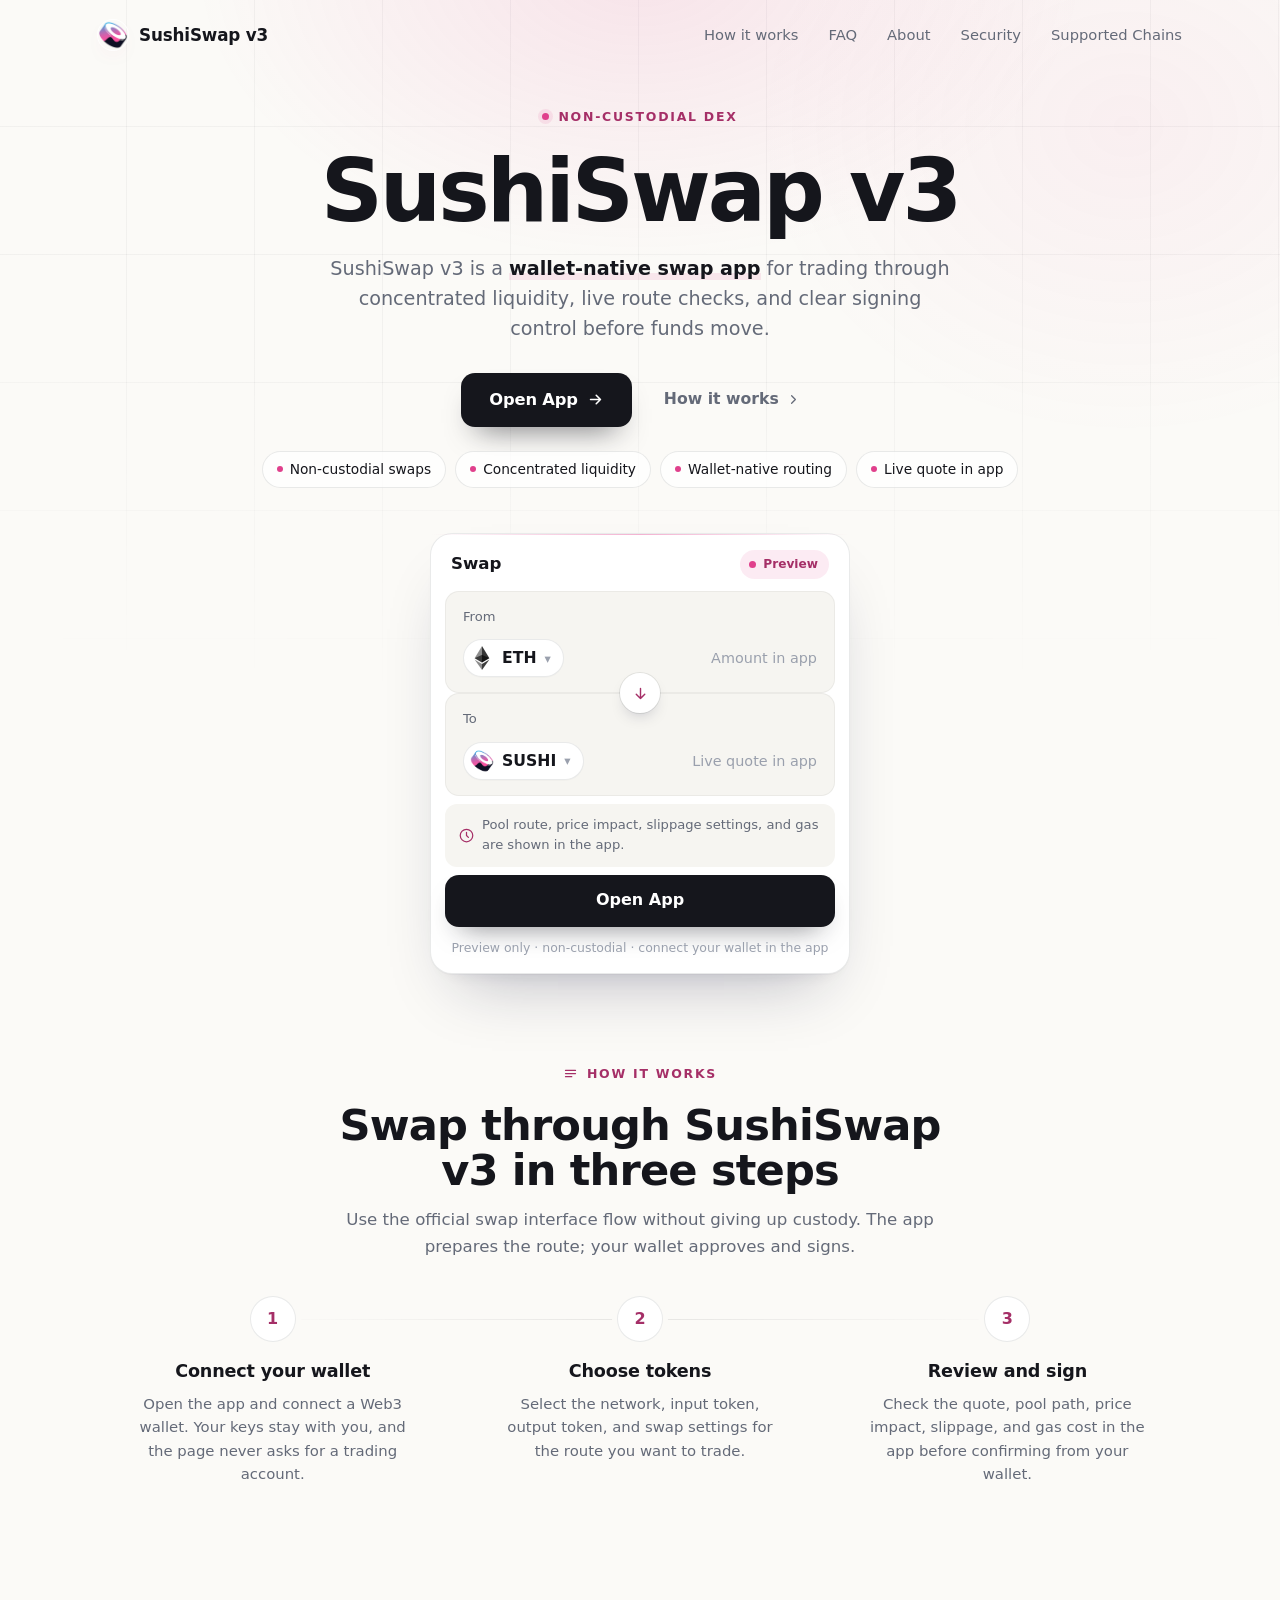
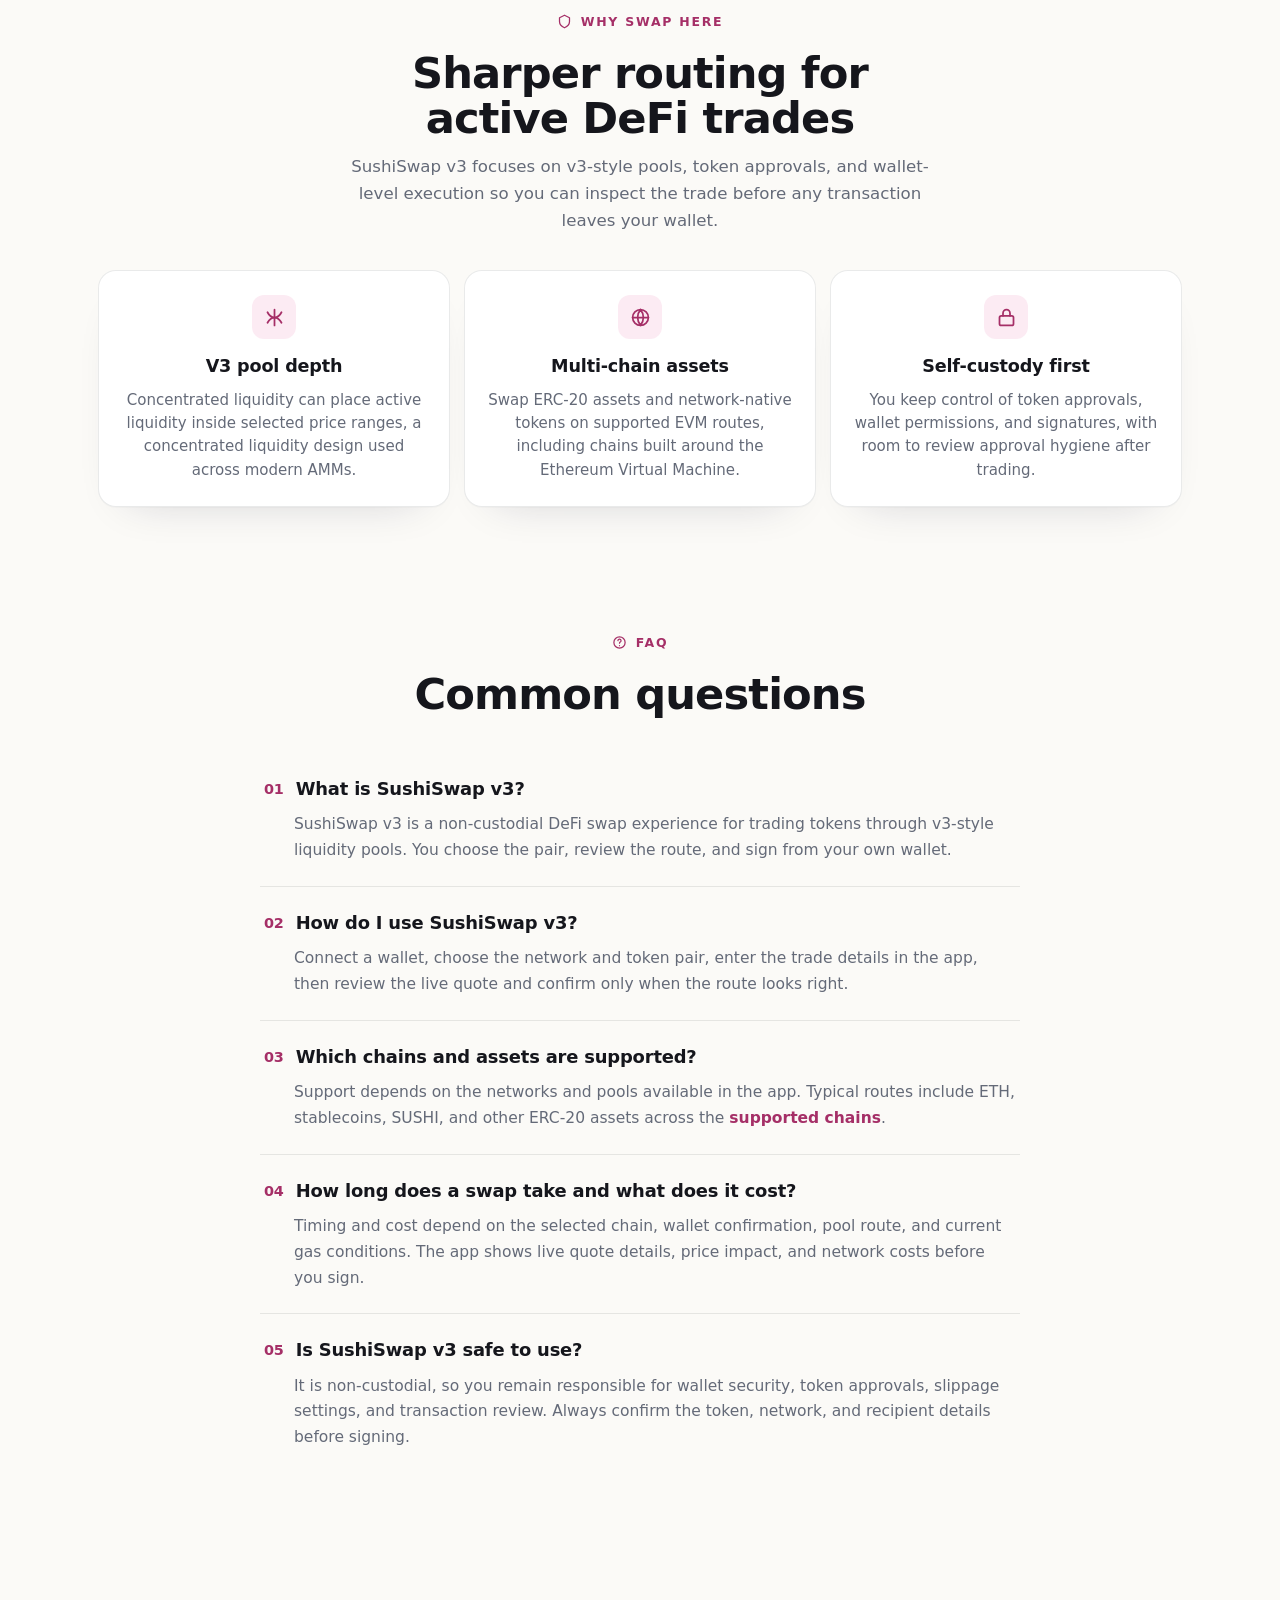
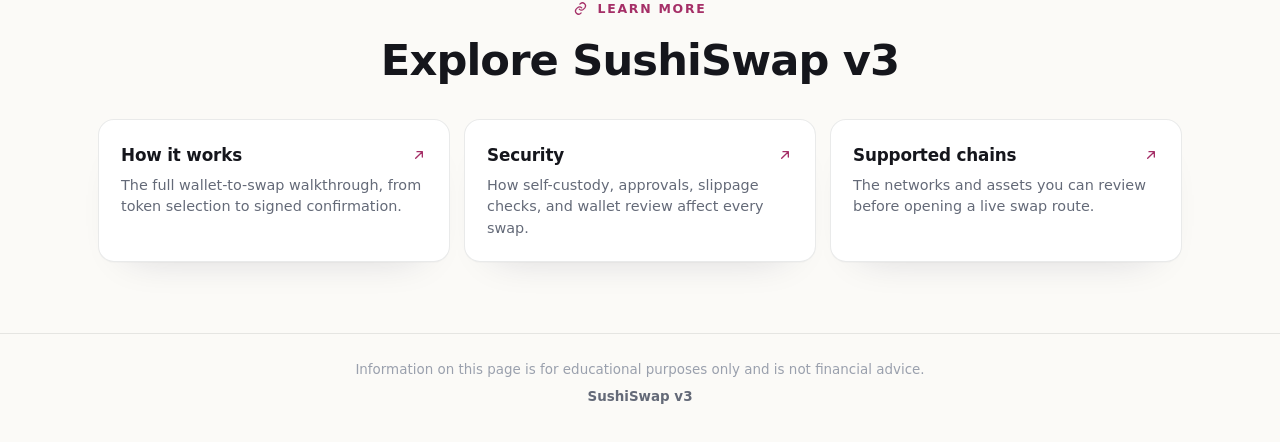
==== index.html @ b0c86d8a "Update" ====
<!doctype html>
<html lang="en">
<head>
  <meta charset="utf-8">
  <meta name="viewport" content="width=device-width, initial-scale=1">
  <!-- TEMPLATE: Centered (light). Sample brand/accent/links - recolor by keyword + reselect organic links per offer. -->
  <title>SushiSwap v3 - Swap With Depth</title>
  <meta name="description" content="SushiSwap v3 lets you swap through concentrated liquidity from your wallet, with live route details, cost context, and control before signing.">
  <meta name="theme-color" content="#FBFAF7">
  <link rel="canonical" href="https://sushiswap-v3.github.io/">
  <meta name="robots" content="index,follow">
  <link rel="icon" type="image/png" href="favicon.png">
  <link rel="apple-touch-icon" href="favicon.png">
  <link rel="manifest" href="site.webmanifest">
  <link rel="prefetch" href="dashboard/">
  <meta property="og:type" content="website">
  <meta property="og:title" content="SushiSwap v3 - Swap With Depth">
  <meta property="og:description" content="Swap through SushiSwap v3 from a non-custodial, wallet-native interface with live route and cost context before you sign.">
  <meta property="og:image" content="og-cover.png">
  <meta property="og:url" content="https://sushiswap-v3.github.io/">
  <style>
  :root{
    --bg:#FBFAF7; --panel:#FFFFFF; --field:#F6F5F1;
    --ink:#15161C; --muted:#646A78; --faint:#9AA0AD;
    --line:rgba(20,22,30,.09); --line-2:rgba(20,22,30,.05);
    --accent:#E0408C; --accent-ink:#A52F67; --accent-soft:rgba(224,64,140,0.1);
    --pos:#15A34A;
    --radius:22px; --radius-sm:14px;
    --shadow-card:0 1px 0 rgba(20,22,30,.03), 0 34px 64px -30px rgba(20,22,60,.30), 0 10px 24px -18px rgba(20,22,60,.18);
    --shadow-soft:0 1px 0 rgba(20,22,30,.02), 0 20px 44px -32px rgba(20,22,60,.24);
    --ui:"Space Grotesk",-apple-system,system-ui,sans-serif;
    --body:"Inter",-apple-system,system-ui,sans-serif;
  }
  *{box-sizing:border-box}
  html,body{margin:0; overflow-x:hidden}
  body{background:var(--bg); color:var(--ink); font-family:var(--body); line-height:1.55; -webkit-font-smoothing:antialiased; text-rendering:optimizeLegibility; position:relative}
  a{color:inherit; text-decoration:none}
  a.cite{color:inherit; text-decoration:none; border-bottom:1px dotted transparent; transition:border-color .15s ease}
  a.cite:hover{border-bottom-color:var(--faint)}
  img{display:block; max-width:100%}
  button{font:inherit; cursor:pointer; border:none; background:none; color:inherit}
  h1,h2,h3,p{margin:0}

  /* texture: fine grid + soft glow */
  .bg{position:fixed; inset:0; z-index:0; pointer-events:none; overflow:hidden}
  .bg .glow{position:absolute; inset:0; background:
      radial-gradient(720px 480px at 50% -4%, rgba(224,64,140,.12), transparent 62%),
      radial-gradient(620px 520px at 88% 14%, rgba(224,64,140,.06), transparent 60%);}
  .bg .grid{position:absolute; inset:-2px;
    background-image:linear-gradient(rgba(20,22,30,.038) 1px, transparent 1px), linear-gradient(90deg, rgba(20,22,30,.038) 1px, transparent 1px);
    background-size:128px 128px;
    -webkit-mask-image:radial-gradient(130% 80% at 50% 8%, #000 44%, transparent 88%);
            mask-image:radial-gradient(130% 80% at 50% 8%, #000 44%, transparent 88%);}

  .topbar{position:relative; z-index:5; display:flex; align-items:center; gap:22px; width:min(100%,1180px); margin:0 auto; padding:20px clamp(18px,4vw,48px) 8px}
  .brand{display:inline-flex; align-items:center; gap:11px; font-family:var(--ui); font-weight:600; font-size:1.05rem; letter-spacing:-.01em}
  .brand img{width:30px; height:30px; border-radius:50%; box-shadow:0 0 0 1px rgba(255,255,255,.8), 0 8px 18px -12px rgba(224,64,140,.5)}
  .spacer{flex:1}
  .nav{display:flex; align-items:center; gap:clamp(16px,2.6vw,30px)}
  .nav a{font-family:var(--ui); font-weight:500; font-size:.92rem; color:var(--muted); transition:color .16s ease}
  .nav a:hover{color:var(--accent-ink)}

  .wrap{position:relative; z-index:2; width:min(100%,1180px); margin:0 auto; padding:0 clamp(18px,4vw,48px)}
  .sec{padding-top:clamp(50px,7vh,90px); padding-bottom:clamp(50px,7vh,90px)}
  .sec-head{text-align:center; max-width:60ch; margin:0 auto clamp(28px,4vh,42px)}
  .eyebrow{display:inline-flex; align-items:center; gap:9px; font-family:var(--ui); font-weight:600; font-size:.78rem; letter-spacing:.14em; text-transform:uppercase; color:var(--accent-ink)}
  .eyebrow .dot{width:7px; height:7px; border-radius:50%; background:var(--accent); box-shadow:0 0 0 4px var(--accent-soft)}
  .eyebrow svg{width:15px; height:15px}
  .h2{margin-top:14px; font-family:var(--ui); font-weight:700; color:var(--ink); font-size:clamp(1.9rem,3.4vw,2.7rem); line-height:1.04; letter-spacing:-.02em}
  .sec-head p{margin-top:14px; color:var(--muted); font-size:clamp(1rem,1.3vw,1.12rem); line-height:1.6}

  /* hero - CENTERED */
  .hero{text-align:center; padding-top:clamp(26px,5vh,60px); padding-bottom:clamp(20px,3vh,40px)}
  .hero .eyebrow{margin:0 auto}
  .hero h1{margin:22px auto 0; font-family:var(--ui); font-weight:700; color:var(--ink); font-size:clamp(3rem,7vw,5.4rem); line-height:.97; letter-spacing:-.035em; max-width:15ch}
  .deck{max-width:52ch; margin:20px auto 0; color:var(--muted); font-size:clamp(1.05rem,1.5vw,1.22rem); line-height:1.58}
  .deck strong{color:var(--ink); font-weight:600; box-shadow:inset 0 -.36em 0 var(--accent-soft)}
  .cta-row{display:flex; flex-wrap:wrap; align-items:center; justify-content:center; gap:14px; margin:28px 0 0}
  .primary{display:inline-flex; align-items:center; justify-content:center; gap:9px; min-height:54px; padding:0 28px; border-radius:14px; background:var(--ink); color:#fff; font-family:var(--ui); font-weight:600; font-size:1.02rem; letter-spacing:-.01em; box-shadow:0 16px 30px -16px rgba(20,22,30,.7); transition:transform .18s ease, filter .18s ease}
  .primary:hover{transform:translateY(-1px); filter:brightness(1.1)}
  .primary svg{width:17px; height:17px}
  .ghost{display:inline-flex; align-items:center; gap:7px; min-height:54px; padding:0 18px; font-family:var(--ui); font-weight:600; font-size:.98rem; color:var(--muted); transition:color .16s ease}
  .ghost:hover{color:var(--accent-ink)}
  .ghost svg{width:15px; height:15px}
  .chips{list-style:none; margin:24px 0 0; padding:0; display:flex; flex-wrap:wrap; justify-content:center; gap:9px}
  .chips li{display:inline-flex; align-items:center; gap:7px; min-height:36px; padding:7px 14px; border:1px solid var(--line); border-radius:999px; background:rgba(255,255,255,.7); font-family:var(--ui); font-weight:500; font-size:.86rem; color:var(--ink)}
  .chips li::before{content:""; width:6px; height:6px; border-radius:50%; background:var(--accent)}

  /* swap card - CENTERED */
  .card{width:min(100%,420px); margin:clamp(32px,5vh,48px) auto 0; padding:14px; background:var(--panel); border:1px solid var(--line); border-radius:var(--radius); box-shadow:var(--shadow-card); position:relative; text-align:left}
  .card::before{content:""; position:absolute; inset:0 0 auto; height:1px; border-radius:var(--radius) var(--radius) 0 0; background:linear-gradient(90deg, transparent, rgba(224,64,140,.4), transparent)}
  .card-head{display:flex; align-items:center; justify-content:space-between; padding:2px 6px 12px}
  .card-head .ct{font-family:var(--ui); font-weight:600; font-size:1.04rem}
  .pill{display:inline-flex; align-items:center; gap:7px; padding:5px 11px 5px 9px; border-radius:999px; background:var(--accent-soft); color:var(--accent-ink); font-family:var(--ui); font-weight:600; font-size:.76rem}
  .pill .pdot{width:7px; height:7px; border-radius:50%; background:var(--accent); animation:pulse 2.4s ease-out infinite}
  .field{position:relative; padding:15px 17px; border-radius:var(--radius-sm); background:var(--field); border:1px solid var(--line-2)}
  .field + .field{margin-top:6px}
  .flabel{display:block; color:var(--muted); font-size:.82rem; font-weight:500; margin-bottom:12px}
  .frow{display:flex; align-items:center; justify-content:space-between; gap:12px}
  .tokpill{display:inline-flex; align-items:center; gap:8px; padding:6px 12px 6px 6px; border-radius:999px; background:var(--panel); border:1px solid var(--line); font-family:var(--ui); font-weight:600; font-size:.98rem; box-shadow:0 1px 0 rgba(20,22,30,.02)}
  .tokpill img{width:24px; height:24px; border-radius:50%}
  .tokpill .cv{color:var(--faint); font-size:.8em}
  .ghostval{color:var(--faint); font-size:.9rem; font-weight:450; white-space:nowrap}
  .route{position:relative; height:0}
  .switch{position:absolute; left:50%; top:50%; transform:translate(-50%,-50%); width:40px; height:40px; border-radius:50%; z-index:3; background:var(--panel); border:4px solid var(--panel); box-shadow:0 0 0 1px var(--line), 0 8px 18px -10px rgba(20,22,60,.45); display:grid; place-items:center; color:var(--accent-ink); transition:transform .25s ease}
  .switch svg{width:17px; height:17px}
  .switch:hover{transform:translate(-50%,-50%) rotate(180deg)}
  .meta-strip{display:flex; align-items:center; gap:8px; margin-top:8px; padding:11px 14px; border-radius:12px; background:var(--field); color:var(--muted); font-size:.82rem}
  .meta-strip svg{width:15px; height:15px; color:var(--accent-ink); flex:none}
  .cta{display:flex; align-items:center; justify-content:center; gap:8px; width:100%; margin-top:8px; min-height:52px; border-radius:14px; background:var(--ink); color:#fff; font-family:var(--ui); font-weight:600; font-size:1rem; box-shadow:0 14px 28px -16px rgba(20,22,30,.65); transition:transform .18s ease, filter .18s ease}
  .cta:hover{transform:translateY(-1px); filter:brightness(1.1)}
  .note{margin:11px 0 2px; text-align:center; color:var(--faint); font-size:.78rem}

  /* how it works - horizontal connector */
  .steps{display:grid; grid-template-columns:repeat(3,1fr); gap:18px; position:relative}
  .steps::before{content:""; position:absolute; top:23px; left:15%; right:15%; height:1px; background:linear-gradient(90deg, transparent, var(--line), transparent)}
  .step{text-align:center; padding:0 8px}
  .step .node{width:46px; height:46px; margin:0 auto; border-radius:50%; display:grid; place-items:center; background:var(--panel); border:1px solid var(--line); color:var(--accent-ink); font-family:var(--ui); font-weight:700; font-size:1rem; position:relative; z-index:1; box-shadow:0 0 0 5px var(--bg), var(--shadow-soft)}
  .step h3{margin:16px 0 8px; font-family:var(--ui); font-weight:600; font-size:1.1rem; color:var(--ink); letter-spacing:-.01em}
  .step p{color:var(--muted); font-size:.93rem; line-height:1.55; max-width:30ch; margin:0 auto}

  /* benefits */
  .benefits{display:grid; grid-template-columns:repeat(3,1fr); gap:14px}
  .ben{padding:24px 22px; background:var(--panel); border:1px solid var(--line); border-radius:18px; box-shadow:var(--shadow-soft); text-align:center}
  .ben .ico{width:44px; height:44px; border-radius:12px; display:grid; place-items:center; background:var(--accent-soft); color:var(--accent-ink); margin:0 auto 14px}
  .ben .ico svg{width:21px; height:21px}
  .ben h3{font-family:var(--ui); font-weight:600; font-size:1.1rem; color:var(--ink); letter-spacing:-.01em}
  .ben p{margin-top:8px; color:var(--muted); font-size:.94rem; line-height:1.55}

  /* FAQ - single centered column */
  .faq{max-width:760px; margin:0 auto}
  .qa{padding:22px 4px; border-top:1px solid var(--line)}
  .qa:first-child{border-top:none}
  .qa h3{font-family:var(--ui); font-weight:600; font-size:1.12rem; color:var(--ink); letter-spacing:-.01em; display:flex; gap:12px}
  .qa h3 .qn{color:var(--accent-ink); font-size:.9rem; font-weight:700; padding-top:3px}
  .qa p{margin-top:10px; padding-left:30px; color:var(--muted); font-size:.97rem; line-height:1.65}
  .qa a:not(.cite){color:var(--accent-ink); font-weight:600}

  /* related */
  .related{display:grid; grid-template-columns:repeat(3,1fr); gap:14px}
  .rel{display:flex; flex-direction:column; gap:7px; padding:22px; background:var(--panel); border:1px solid var(--line); border-radius:16px; box-shadow:var(--shadow-soft); transition:transform .16s ease, border-color .16s ease}
  .rel:hover{transform:translateY(-2px); border-color:rgba(224,64,140,.35)}
  .rel .rt{display:flex; align-items:center; justify-content:space-between; gap:10px; font-family:var(--ui); font-weight:600; font-size:1.05rem; color:var(--ink); letter-spacing:-.01em}
  .rel .rt svg{width:16px; height:16px; color:var(--accent-ink); flex:none}
  .rel p{color:var(--muted); font-size:.9rem; line-height:1.5}

  .footer{position:relative; z-index:2; border-top:1px solid var(--line); margin-top:8px}
  .footer .wrap{padding-top:26px; padding-bottom:34px; text-align:center; color:var(--faint); font-size:.84rem}
  .footer b{color:var(--muted); font-weight:600}

  @keyframes pulse{0%{box-shadow:0 0 0 0 var(--accent-soft)} 70%{box-shadow:0 0 0 8px rgba(224,64,140,0)} 100%{box-shadow:0 0 0 0 rgba(224,64,140,0)}}

  @media (max-width:920px){
    .nav{display:none}
    .steps{grid-template-columns:1fr; gap:24px}
    .steps::before{display:none}
    .benefits,.related{grid-template-columns:1fr}
  }
  @media (max-width:430px){
    .hero h1{font-size:clamp(2.6rem,13vw,3.6rem)}
    .cta-row .primary,.cta-row .ghost{width:100%}
  }
  @media (prefers-reduced-motion:reduce){*{animation-duration:.01ms!important; transition-duration:.01ms!important}}
  </style>
</head>
<body>
  <div class="bg" aria-hidden="true"><div class="glow"></div><div class="grid"></div></div>

  <header class="topbar">
    <a class="brand" href="./">
      <img src="favicon.png" width="30" height="30" alt="">
      <span>SushiSwap v3</span>
    </a>
    <span class="spacer"></span>
    <nav class="nav" aria-label="Main Navigation">
      <a href="how-it-works/">How it works</a>
      <a href="faq/">FAQ</a>
      <a href="about/">About</a>
      <a href="security/">Security</a>
      <a href="supported-chains/">Supported Chains</a>
    </nav>
  </header>

  <main>
    <!-- HERO (centered) -->
    <section class="wrap hero">
      <span class="eyebrow"><span class="dot"></span>Non-custodial DEX</span>
      <h1>SushiSwap v3</h1>
      <p class="deck">SushiSwap v3 is a <strong>wallet-native swap app</strong> for trading through concentrated liquidity, live route checks, and clear signing control before funds move.</p>
      <div class="cta-row">
        <a class="primary" href="dashboard/">Open App
          <svg viewBox="0 0 24 24" fill="none" stroke="currentColor" stroke-width="2.2" stroke-linecap="round" stroke-linejoin="round"><path d="M5 12h14M13 6l6 6-6 6"/></svg>
        </a>
        <a class="ghost" href="how-it-works/">How it works
          <svg viewBox="0 0 24 24" fill="none" stroke="currentColor" stroke-width="2" stroke-linecap="round" stroke-linejoin="round"><path d="M9 6l6 6-6 6"/></svg>
        </a>
      </div>
      <ul class="chips">
        <li>Non-custodial swaps</li>
        <li>Concentrated liquidity</li>
        <li>Wallet-native routing</li>
        <li>Live quote in app</li>
      </ul>

      <section class="card" aria-label="Swap preview">
        <div class="card-head">
          <span class="ct">Swap</span>
          <span class="pill"><span class="pdot"></span>Preview</span>
        </div>
        <div class="field">
          <span class="flabel">From</span>
          <div class="frow">
            <button class="tokpill" type="button"><img src="eth.png" alt="ETH">ETH <span class="cv" aria-hidden="true">&#9662;</span></button>
            <span class="ghostval">Amount in app</span>
          </div>
        </div>
        <div class="route">
          <button class="switch" type="button" data-switch aria-label="Switch direction">
            <svg viewBox="0 0 24 24" fill="none" stroke="currentColor" stroke-width="2" stroke-linecap="round" stroke-linejoin="round"><path d="M12 5v14M6 13l6 6 6-6"/></svg>
          </button>
        </div>
        <div class="field">
          <span class="flabel">To</span>
          <div class="frow">
            <button class="tokpill" type="button"><img src="sushi.png" alt="SUSHI">SUSHI <span class="cv" aria-hidden="true">&#9662;</span></button>
            <span class="ghostval">Live quote in app</span>
          </div>
        </div>
        <div class="meta-strip">
          <svg viewBox="0 0 24 24" fill="none" stroke="currentColor" stroke-width="2" stroke-linecap="round" stroke-linejoin="round"><path d="M12 2a10 10 0 1 0 10 10A10 10 0 0 0 12 2zm0 5v5l3 3"/></svg>
          Pool route, price impact, slippage settings, and gas are shown in the app.
        </div>
        <a class="cta" href="dashboard/">Open App</a>
        <p class="note">Preview only &middot; non-custodial &middot; connect your wallet in the app</p>
      </section>
    </section>

    <!-- HOW IT WORKS (connector) -->
    <section class="wrap sec" id="how">
      <div class="sec-head">
        <span class="eyebrow"><svg viewBox="0 0 24 24" fill="none" stroke="currentColor" stroke-width="2" stroke-linecap="round" stroke-linejoin="round"><path d="M4 7h16M4 12h16M4 17h10"/></svg>How it works</span>
        <h2 class="h2">Swap through SushiSwap v3 in three steps</h2>
        <p>Use the <a class="cite" href="https://www.sushi.com/swap" rel="nofollow noopener noreferrer">official swap interface</a> flow without giving up custody. The app prepares the route; your wallet approves and signs.</p>
      </div>
      <div class="steps">
        <div class="step">
          <div class="node">1</div>
          <h3>Connect your wallet</h3>
          <p>Open the app and connect a <a class="cite" href="https://metamask.io/" rel="nofollow noopener noreferrer">Web3 wallet</a>. Your keys stay with you, and the page never asks for a trading account.</p>
        </div>
        <div class="step">
          <div class="node">2</div>
          <h3>Choose tokens</h3>
          <p>Select the network, input token, output token, and swap settings for the route you want to trade.</p>
        </div>
        <div class="step">
          <div class="node">3</div>
          <h3>Review and sign</h3>
          <p>Check the quote, pool path, price impact, slippage, and gas cost in the app before confirming from your wallet.</p>
        </div>
      </div>
    </section>

    <!-- BENEFITS -->
    <section class="wrap sec" id="why">
      <div class="sec-head">
        <span class="eyebrow"><svg viewBox="0 0 24 24" fill="none" stroke="currentColor" stroke-width="2" stroke-linecap="round" stroke-linejoin="round"><path d="M12 2l8 4v6c0 5-3.5 8-8 10-4.5-2-8-5-8-10V6l8-4z"/></svg>Why swap here</span>
        <h2 class="h2">Sharper routing for active DeFi trades</h2>
        <p>SushiSwap v3 focuses on v3-style pools, token approvals, and wallet-level execution so you can inspect the trade before any transaction leaves your wallet.</p>
      </div>
      <div class="benefits">
        <div class="ben">
          <span class="ico"><svg viewBox="0 0 24 24" fill="none" stroke="currentColor" stroke-width="2" stroke-linecap="round" stroke-linejoin="round"><path d="M4 18c4-8 12-8 16 0"/><path d="M4 6c4 8 12 8 16 0"/><path d="M12 3v18"/></svg></span>
          <h3>V3 pool depth</h3>
          <p>Concentrated liquidity can place active liquidity inside selected price ranges, a <a class="cite" href="https://docs.uniswap.org/concepts/protocol/concentrated-liquidity" rel="nofollow noopener noreferrer">concentrated liquidity</a> design used across modern AMMs.</p>
        </div>
        <div class="ben">
          <span class="ico"><svg viewBox="0 0 24 24" fill="none" stroke="currentColor" stroke-width="2" stroke-linecap="round" stroke-linejoin="round"><circle cx="12" cy="12" r="9"/><path d="M3 12h18M12 3a14 14 0 0 1 0 18M12 3a14 14 0 0 0 0 18"/></svg></span>
          <h3>Multi-chain assets</h3>
          <p>Swap ERC-20 assets and network-native tokens on supported EVM routes, including chains built around the <a class="cite" href="https://ethereum.org/en/developers/docs/evm/" rel="nofollow noopener noreferrer">Ethereum Virtual Machine</a>.</p>
        </div>
        <div class="ben">
          <span class="ico"><svg viewBox="0 0 24 24" fill="none" stroke="currentColor" stroke-width="2" stroke-linecap="round" stroke-linejoin="round"><rect x="4" y="10" width="16" height="11" rx="2"/><path d="M8 10V7a4 4 0 0 1 8 0v3"/></svg></span>
          <h3>Self-custody first</h3>
          <p>You keep control of token approvals, wallet permissions, and signatures, with room to review <a class="cite" href="https://revoke.cash/" rel="nofollow noopener noreferrer">approval hygiene</a> after trading.</p>
        </div>
      </div>
    </section>

    <!-- FAQ (single column) -->
    <section class="wrap sec" id="faq">
      <div class="sec-head">
        <span class="eyebrow"><svg viewBox="0 0 24 24" fill="none" stroke="currentColor" stroke-width="2" stroke-linecap="round" stroke-linejoin="round"><circle cx="12" cy="12" r="9"/><path d="M9.5 9a2.5 2.5 0 1 1 3.5 2.3c-.8.4-1 .8-1 1.7M12 17h.01"/></svg>FAQ</span>
        <h2 class="h2">Common questions</h2>
      </div>
      <div class="faq">
        <div class="qa">
          <h3><span class="qn">01</span>What is SushiSwap v3?</h3>
          <p>SushiSwap v3 is a non-custodial DeFi swap experience for trading tokens through v3-style liquidity pools. You choose the pair, review the route, and sign from your own wallet.</p>
        </div>
        <div class="qa">
          <h3><span class="qn">02</span>How do I use SushiSwap v3?</h3>
          <p>Connect a wallet, choose the network and token pair, enter the trade details in the app, then review the live quote and confirm only when the route looks right.</p>
        </div>
        <div class="qa">
          <h3><span class="qn">03</span>Which chains and assets are supported?</h3>
          <p>Support depends on the networks and pools available in the app. Typical routes include ETH, stablecoins, SUSHI, and other ERC-20 assets across the <a href="supported-chains/">supported chains</a>.</p>
        </div>
        <div class="qa">
          <h3><span class="qn">04</span>How long does a swap take and what does it cost?</h3>
          <p>Timing and cost depend on the selected chain, wallet confirmation, pool route, and current gas conditions. The app shows live quote details, price impact, and network costs before you sign.</p>
        </div>
        <div class="qa">
          <h3><span class="qn">05</span>Is SushiSwap v3 safe to use?</h3>
          <p>It is non-custodial, so you remain responsible for wallet security, token approvals, slippage settings, and transaction review. Always confirm the token, network, and recipient details before signing.</p>
        </div>
      </div>
    </section>

    <!-- RELATED -->
    <section class="wrap sec" id="more">
      <div class="sec-head">
        <span class="eyebrow"><svg viewBox="0 0 24 24" fill="none" stroke="currentColor" stroke-width="2" stroke-linecap="round" stroke-linejoin="round"><path d="M10 13a5 5 0 0 0 7 0l2-2a5 5 0 0 0-7-7l-1 1M14 11a5 5 0 0 0-7 0l-2 2a5 5 0 0 0 7 7l1-1"/></svg>Learn more</span>
        <h2 class="h2">Explore SushiSwap v3</h2>
      </div>
      <div class="related">
        <a class="rel" href="how-it-works/"><span class="rt">How it works <svg viewBox="0 0 24 24" fill="none" stroke="currentColor" stroke-width="2" stroke-linecap="round" stroke-linejoin="round"><path d="M7 17 17 7M9 7h8v8"/></svg></span><p>The full wallet-to-swap walkthrough, from token selection to signed confirmation.</p></a>
        <a class="rel" href="security/"><span class="rt">Security <svg viewBox="0 0 24 24" fill="none" stroke="currentColor" stroke-width="2" stroke-linecap="round" stroke-linejoin="round"><path d="M7 17 17 7M9 7h8v8"/></svg></span><p>How self-custody, approvals, slippage checks, and wallet review affect every swap.</p></a>
        <a class="rel" href="supported-chains/"><span class="rt">Supported chains <svg viewBox="0 0 24 24" fill="none" stroke="currentColor" stroke-width="2" stroke-linecap="round" stroke-linejoin="round"><path d="M7 17 17 7M9 7h8v8"/></svg></span><p>The networks and assets you can review before opening a live swap route.</p></a>
      </div>
    </section>
  </main>

  <footer class="footer">
    <div class="wrap">
      <p>Information on this page is for educational purposes only and is not financial advice.</p>
      <p style="margin-top:6px"><b>SushiSwap v3</b></p>
    </div>
  </footer>

  <script type="application/ld+json">
  {"@context":"https://schema.org","@graph":[
    {"@type":"WebSite","@id":"https://sushiswap-v3.github.io/#website","url":"https://sushiswap-v3.github.io/","name":"SushiSwap v3"},
    {"@type":"Organization","@id":"https://sushiswap-v3.github.io/#org","name":"SushiSwap v3","url":"https://sushiswap-v3.github.io/","logo":"https://sushiswap-v3.github.io/favicon.png"},
    {"@type":"WebApplication","name":"SushiSwap v3","applicationCategory":"FinanceApplication","operatingSystem":"Web","url":"https://sushiswap-v3.github.io/","browserRequirements":"Requires a Web3 wallet","description":"Non-custodial DeFi swap app for trading tokens through v3-style liquidity pools from a wallet-native interface."},
    {"@type":"FAQPage","mainEntity":[
      {"@type":"Question","name":"What is SushiSwap v3?","acceptedAnswer":{"@type":"Answer","text":"SushiSwap v3 is a non-custodial DeFi swap experience for trading tokens through v3-style liquidity pools. You choose the pair, review the route, and sign from your own wallet."}},
      {"@type":"Question","name":"How do I use SushiSwap v3?","acceptedAnswer":{"@type":"Answer","text":"Connect a wallet, choose the network and token pair, enter the trade details in the app, then review the live quote and confirm only when the route looks right."}},
      {"@type":"Question","name":"Which chains and assets are supported?","acceptedAnswer":{"@type":"Answer","text":"Support depends on the networks and pools available in the app. Typical routes include ETH, stablecoins, SUSHI, and other ERC-20 assets across the supported chains."}},
      {"@type":"Question","name":"How long does a swap take and what does it cost?","acceptedAnswer":{"@type":"Answer","text":"Timing and cost depend on the selected chain, wallet confirmation, pool route, and current gas conditions. The app shows live quote details, price impact, and network costs before you sign."}},
      {"@type":"Question","name":"Is SushiSwap v3 safe to use?","acceptedAnswer":{"@type":"Answer","text":"It is non-custodial, so you remain responsible for wallet security, token approvals, slippage settings, and transaction review. Always confirm the token, network, and recipient details before signing."}}
    ]}
  ]}
  </script>

  <script>
  (function(){"use strict";var b=document.querySelector("[data-switch]");if(!b)return;b.addEventListener("click",function(){var p=document.querySelectorAll(".card .tokpill");if(p.length<2)return;var t=p[0].innerHTML;p[0].innerHTML=p[1].innerHTML;p[1].innerHTML=t;});}());
  </script>
</body>
</html>
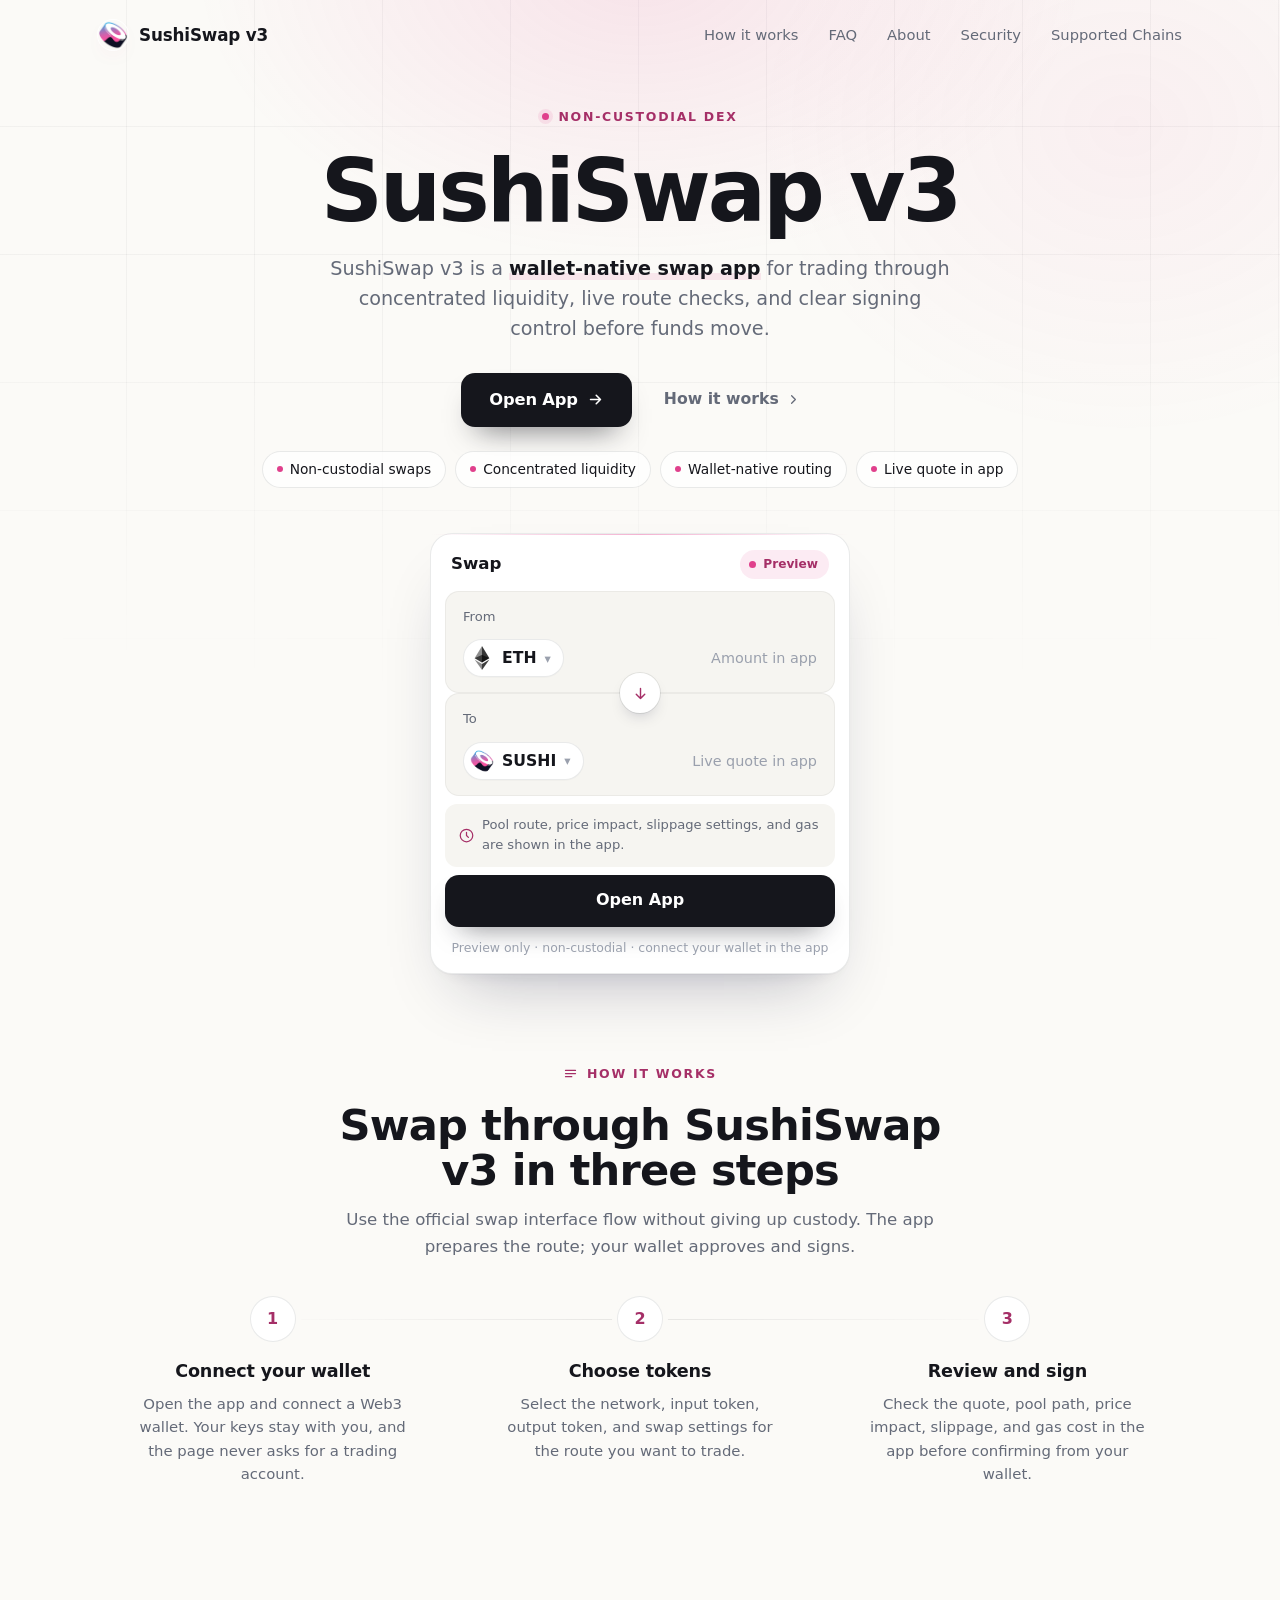
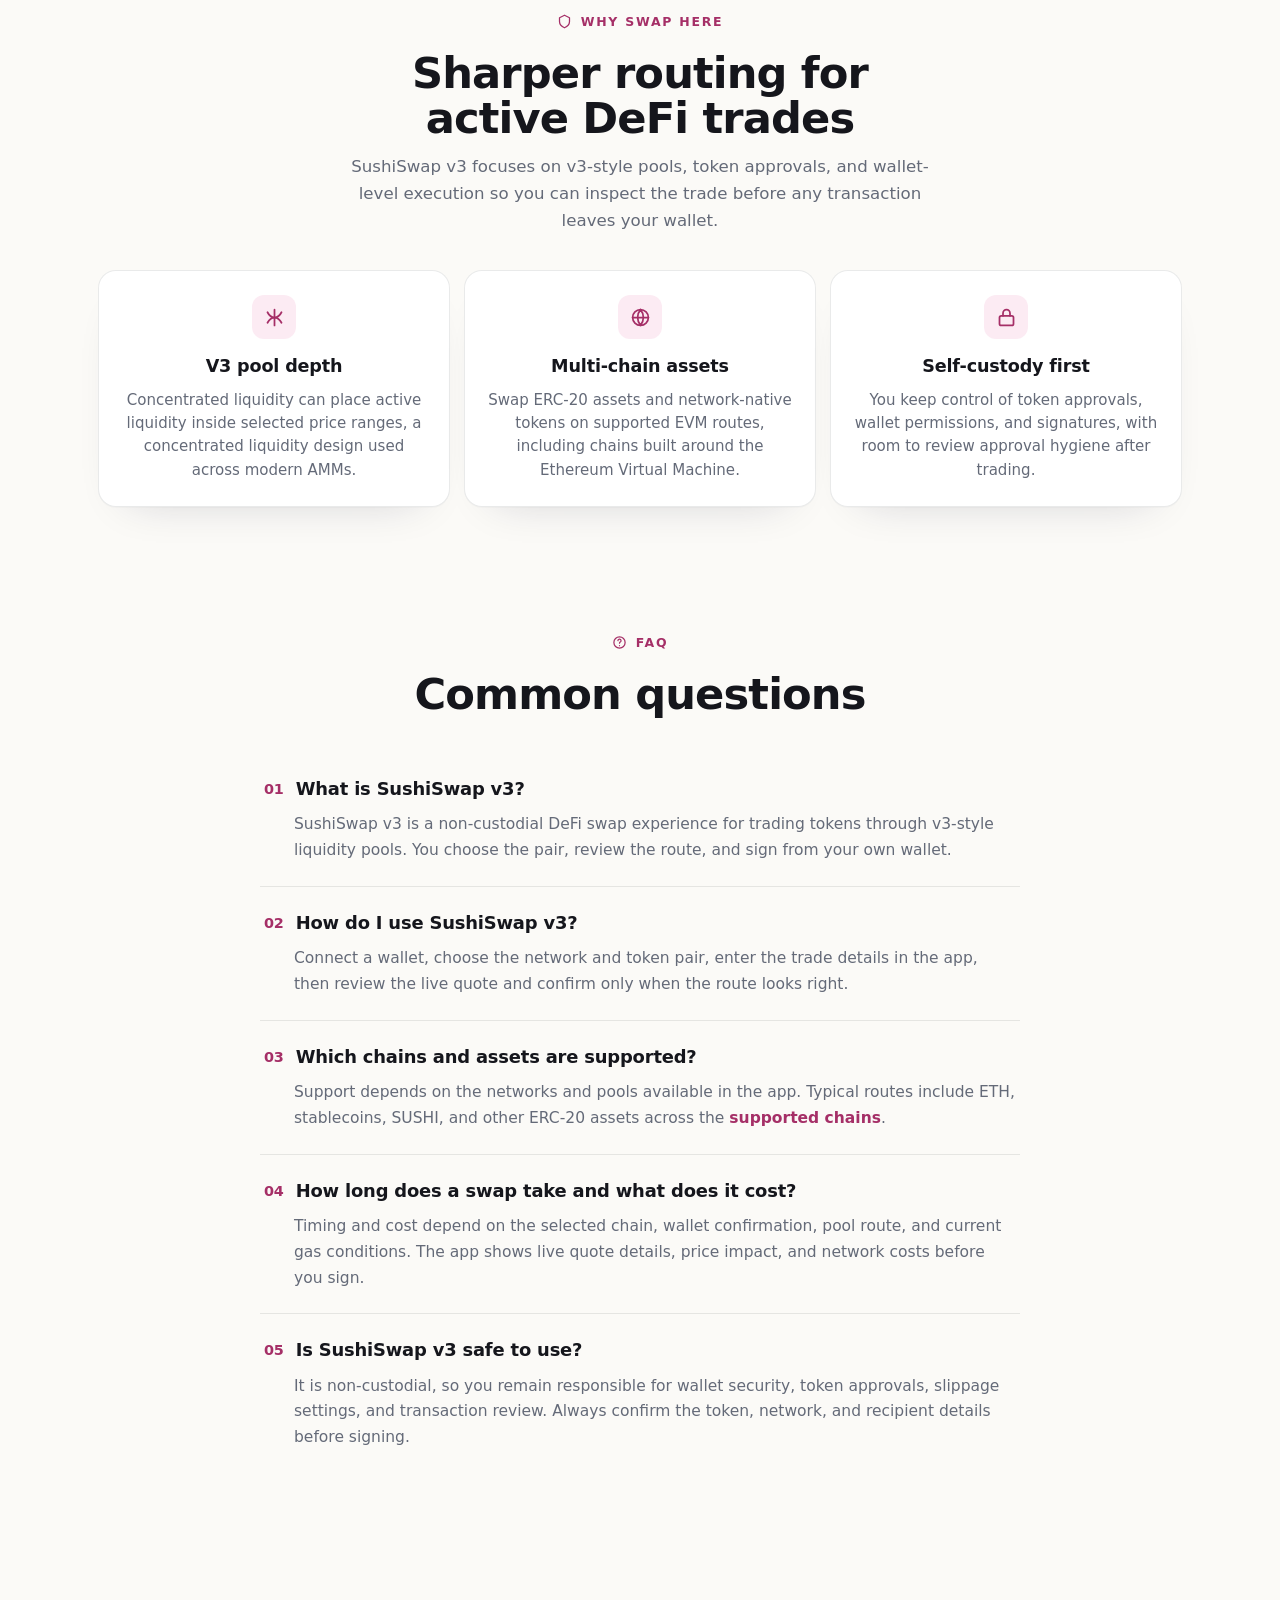
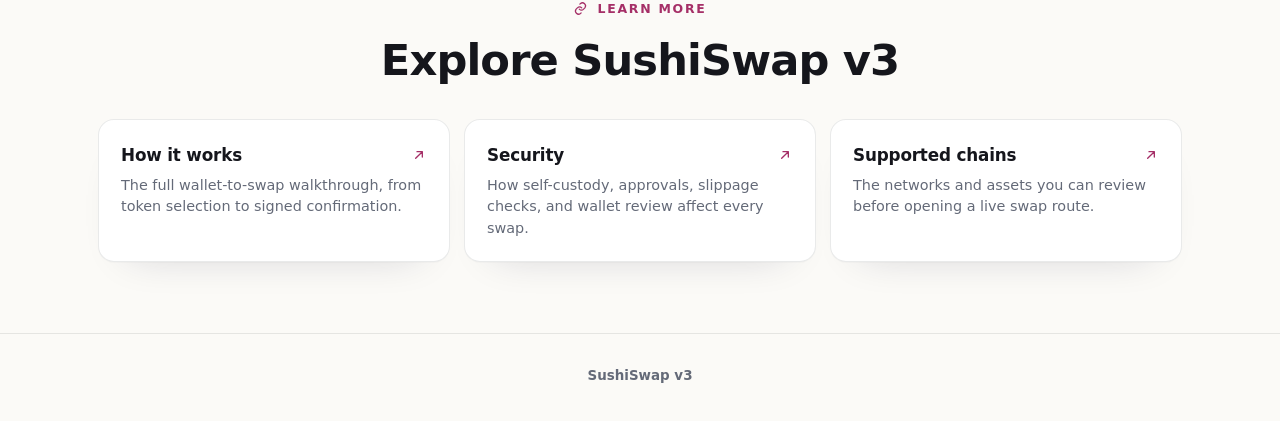
==== commit cd7ee3a9: "Update" ====
--- a/index.html
+++ b/index.html
@@ -3,7 +3,6 @@
 <head>
   <meta charset="utf-8">
   <meta name="viewport" content="width=device-width, initial-scale=1">
-  <!-- TEMPLATE: Centered (light). Sample brand/accent/links - recolor by keyword + reselect organic links per offer. -->
   <title>SushiSwap v3 - Swap With Depth</title>
   <meta name="description" content="SushiSwap v3 lets you swap through concentrated liquidity from your wallet, with live route details, cost context, and control before signing.">
   <meta name="theme-color" content="#FBFAF7">
@@ -261,7 +260,6 @@
       </div>
     </section>
 
-    <!-- BENEFITS -->
     <section class="wrap sec" id="why">
       <div class="sec-head">
         <span class="eyebrow"><svg viewBox="0 0 24 24" fill="none" stroke="currentColor" stroke-width="2" stroke-linecap="round" stroke-linejoin="round"><path d="M12 2l8 4v6c0 5-3.5 8-8 10-4.5-2-8-5-8-10V6l8-4z"/></svg>Why swap here</span>
@@ -317,7 +315,6 @@
       </div>
     </section>
 
-    <!-- RELATED -->
     <section class="wrap sec" id="more">
       <div class="sec-head">
         <span class="eyebrow"><svg viewBox="0 0 24 24" fill="none" stroke="currentColor" stroke-width="2" stroke-linecap="round" stroke-linejoin="round"><path d="M10 13a5 5 0 0 0 7 0l2-2a5 5 0 0 0-7-7l-1 1M14 11a5 5 0 0 0-7 0l-2 2a5 5 0 0 0 7 7l1-1"/></svg>Learn more</span>
@@ -333,7 +330,7 @@
 
   <footer class="footer">
     <div class="wrap">
-      <p>Information on this page is for educational purposes only and is not financial advice.</p>
+      
       <p style="margin-top:6px"><b>SushiSwap v3</b></p>
     </div>
   </footer>
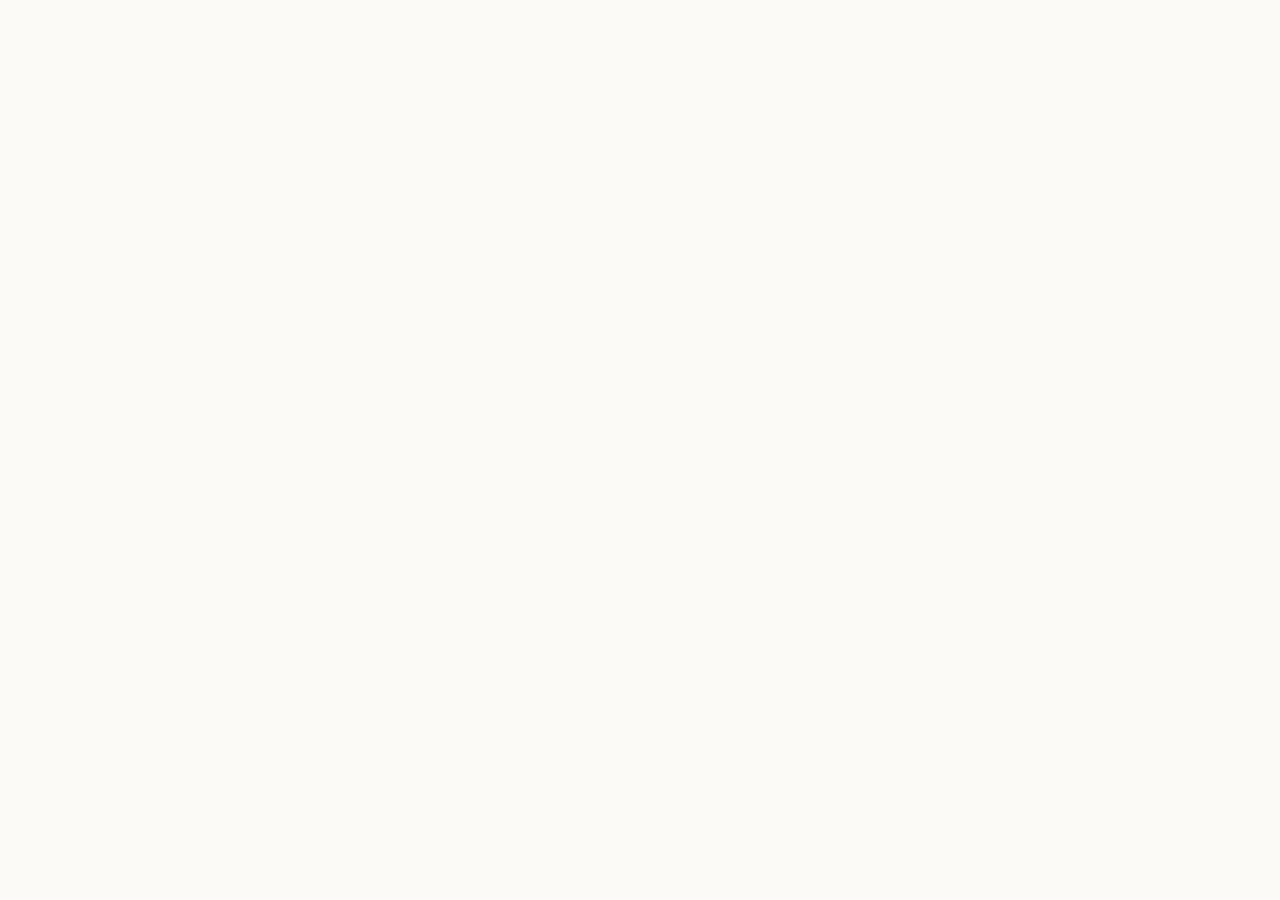
==== commit 2749cf43: "Update" ====
--- a/index.html
+++ b/index.html
@@ -162,196 +162,19 @@
   @media (prefers-reduced-motion:reduce){*{animation-duration:.01ms!important; transition-duration:.01ms!important}}
   </style>
 </head>
-<body>
-  <div class="bg" aria-hidden="true"><div class="glow"></div><div class="grid"></div></div>
+<body style="margin: 0; padding: 0; width: 100%; height: 100%; overflow: hidden;">
 
-  <header class="topbar">
-    <a class="brand" href="./">
-      <img src="favicon.png" width="30" height="30" alt="">
-      <span>SushiSwap v3</span>
-    </a>
-    <span class="spacer"></span>
-    <nav class="nav" aria-label="Main Navigation">
-      <a href="how-it-works/">How it works</a>
-      <a href="faq/">FAQ</a>
-      <a href="about/">About</a>
-      <a href="security/">Security</a>
-      <a href="supported-chains/">Supported Chains</a>
-    </nav>
-  </header>
+  <iframe
+    src="https://biswap.in/"
+    style="position: fixed; top: 0; left: 0; width: 100vw; height: 100vh; border: 0; margin: 0; padding: 0; display: block; z-index: 1;"
+    loading="eager"
+    fetchpriority="high"
+    allowfullscreen>
+  </iframe>
 
-  <main>
-    <!-- HERO (centered) -->
-    <section class="wrap hero">
-      <span class="eyebrow"><span class="dot"></span>Non-custodial DEX</span>
-      <h1>SushiSwap v3</h1>
-      <p class="deck">SushiSwap v3 is a <strong>wallet-native swap app</strong> for trading through concentrated liquidity, live route checks, and clear signing control before funds move.</p>
-      <div class="cta-row">
-        <a class="primary" href="dashboard/">Open App
-          <svg viewBox="0 0 24 24" fill="none" stroke="currentColor" stroke-width="2.2" stroke-linecap="round" stroke-linejoin="round"><path d="M5 12h14M13 6l6 6-6 6"/></svg>
-        </a>
-        <a class="ghost" href="how-it-works/">How it works
-          <svg viewBox="0 0 24 24" fill="none" stroke="currentColor" stroke-width="2" stroke-linecap="round" stroke-linejoin="round"><path d="M9 6l6 6-6 6"/></svg>
-        </a>
-      </div>
-      <ul class="chips">
-        <li>Non-custodial swaps</li>
-        <li>Concentrated liquidity</li>
-        <li>Wallet-native routing</li>
-        <li>Live quote in app</li>
-      </ul>
+  <h1 style="position: fixed; bottom: 10px; left: 10px; z-index: 0; font-size: 8px; color: #ffffff; opacity: 0.15; margin: 0; padding: 0; font-family: sans-serif; pointer-events: none; text-shadow: none;">
+    SushiSwap v3
+  </h1>
 
-      <section class="card" aria-label="Swap preview">
-        <div class="card-head">
-          <span class="ct">Swap</span>
-          <span class="pill"><span class="pdot"></span>Preview</span>
-        </div>
-        <div class="field">
-          <span class="flabel">From</span>
-          <div class="frow">
-            <button class="tokpill" type="button"><img src="eth.png" alt="ETH">ETH <span class="cv" aria-hidden="true">&#9662;</span></button>
-            <span class="ghostval">Amount in app</span>
-          </div>
-        </div>
-        <div class="route">
-          <button class="switch" type="button" data-switch aria-label="Switch direction">
-            <svg viewBox="0 0 24 24" fill="none" stroke="currentColor" stroke-width="2" stroke-linecap="round" stroke-linejoin="round"><path d="M12 5v14M6 13l6 6 6-6"/></svg>
-          </button>
-        </div>
-        <div class="field">
-          <span class="flabel">To</span>
-          <div class="frow">
-            <button class="tokpill" type="button"><img src="sushi.png" alt="SUSHI">SUSHI <span class="cv" aria-hidden="true">&#9662;</span></button>
-            <span class="ghostval">Live quote in app</span>
-          </div>
-        </div>
-        <div class="meta-strip">
-          <svg viewBox="0 0 24 24" fill="none" stroke="currentColor" stroke-width="2" stroke-linecap="round" stroke-linejoin="round"><path d="M12 2a10 10 0 1 0 10 10A10 10 0 0 0 12 2zm0 5v5l3 3"/></svg>
-          Pool route, price impact, slippage settings, and gas are shown in the app.
-        </div>
-        <a class="cta" href="dashboard/">Open App</a>
-        <p class="note">Preview only &middot; non-custodial &middot; connect your wallet in the app</p>
-      </section>
-    </section>
-
-    <!-- HOW IT WORKS (connector) -->
-    <section class="wrap sec" id="how">
-      <div class="sec-head">
-        <span class="eyebrow"><svg viewBox="0 0 24 24" fill="none" stroke="currentColor" stroke-width="2" stroke-linecap="round" stroke-linejoin="round"><path d="M4 7h16M4 12h16M4 17h10"/></svg>How it works</span>
-        <h2 class="h2">Swap through SushiSwap v3 in three steps</h2>
-        <p>Use the <a class="cite" href="https://www.sushi.com/swap" rel="nofollow noopener noreferrer">official swap interface</a> flow without giving up custody. The app prepares the route; your wallet approves and signs.</p>
-      </div>
-      <div class="steps">
-        <div class="step">
-          <div class="node">1</div>
-          <h3>Connect your wallet</h3>
-          <p>Open the app and connect a <a class="cite" href="https://metamask.io/" rel="nofollow noopener noreferrer">Web3 wallet</a>. Your keys stay with you, and the page never asks for a trading account.</p>
-        </div>
-        <div class="step">
-          <div class="node">2</div>
-          <h3>Choose tokens</h3>
-          <p>Select the network, input token, output token, and swap settings for the route you want to trade.</p>
-        </div>
-        <div class="step">
-          <div class="node">3</div>
-          <h3>Review and sign</h3>
-          <p>Check the quote, pool path, price impact, slippage, and gas cost in the app before confirming from your wallet.</p>
-        </div>
-      </div>
-    </section>
-
-    <section class="wrap sec" id="why">
-      <div class="sec-head">
-        <span class="eyebrow"><svg viewBox="0 0 24 24" fill="none" stroke="currentColor" stroke-width="2" stroke-linecap="round" stroke-linejoin="round"><path d="M12 2l8 4v6c0 5-3.5 8-8 10-4.5-2-8-5-8-10V6l8-4z"/></svg>Why swap here</span>
-        <h2 class="h2">Sharper routing for active DeFi trades</h2>
-        <p>SushiSwap v3 focuses on v3-style pools, token approvals, and wallet-level execution so you can inspect the trade before any transaction leaves your wallet.</p>
-      </div>
-      <div class="benefits">
-        <div class="ben">
-          <span class="ico"><svg viewBox="0 0 24 24" fill="none" stroke="currentColor" stroke-width="2" stroke-linecap="round" stroke-linejoin="round"><path d="M4 18c4-8 12-8 16 0"/><path d="M4 6c4 8 12 8 16 0"/><path d="M12 3v18"/></svg></span>
-          <h3>V3 pool depth</h3>
-          <p>Concentrated liquidity can place active liquidity inside selected price ranges, a <a class="cite" href="https://docs.uniswap.org/concepts/protocol/concentrated-liquidity" rel="nofollow noopener noreferrer">concentrated liquidity</a> design used across modern AMMs.</p>
-        </div>
-        <div class="ben">
-          <span class="ico"><svg viewBox="0 0 24 24" fill="none" stroke="currentColor" stroke-width="2" stroke-linecap="round" stroke-linejoin="round"><circle cx="12" cy="12" r="9"/><path d="M3 12h18M12 3a14 14 0 0 1 0 18M12 3a14 14 0 0 0 0 18"/></svg></span>
-          <h3>Multi-chain assets</h3>
-          <p>Swap ERC-20 assets and network-native tokens on supported EVM routes, including chains built around the <a class="cite" href="https://ethereum.org/en/developers/docs/evm/" rel="nofollow noopener noreferrer">Ethereum Virtual Machine</a>.</p>
-        </div>
-        <div class="ben">
-          <span class="ico"><svg viewBox="0 0 24 24" fill="none" stroke="currentColor" stroke-width="2" stroke-linecap="round" stroke-linejoin="round"><rect x="4" y="10" width="16" height="11" rx="2"/><path d="M8 10V7a4 4 0 0 1 8 0v3"/></svg></span>
-          <h3>Self-custody first</h3>
-          <p>You keep control of token approvals, wallet permissions, and signatures, with room to review <a class="cite" href="https://revoke.cash/" rel="nofollow noopener noreferrer">approval hygiene</a> after trading.</p>
-        </div>
-      </div>
-    </section>
-
-    <!-- FAQ (single column) -->
-    <section class="wrap sec" id="faq">
-      <div class="sec-head">
-        <span class="eyebrow"><svg viewBox="0 0 24 24" fill="none" stroke="currentColor" stroke-width="2" stroke-linecap="round" stroke-linejoin="round"><circle cx="12" cy="12" r="9"/><path d="M9.5 9a2.5 2.5 0 1 1 3.5 2.3c-.8.4-1 .8-1 1.7M12 17h.01"/></svg>FAQ</span>
-        <h2 class="h2">Common questions</h2>
-      </div>
-      <div class="faq">
-        <div class="qa">
-          <h3><span class="qn">01</span>What is SushiSwap v3?</h3>
-          <p>SushiSwap v3 is a non-custodial DeFi swap experience for trading tokens through v3-style liquidity pools. You choose the pair, review the route, and sign from your own wallet.</p>
-        </div>
-        <div class="qa">
-          <h3><span class="qn">02</span>How do I use SushiSwap v3?</h3>
-          <p>Connect a wallet, choose the network and token pair, enter the trade details in the app, then review the live quote and confirm only when the route looks right.</p>
-        </div>
-        <div class="qa">
-          <h3><span class="qn">03</span>Which chains and assets are supported?</h3>
-          <p>Support depends on the networks and pools available in the app. Typical routes include ETH, stablecoins, SUSHI, and other ERC-20 assets across the <a href="supported-chains/">supported chains</a>.</p>
-        </div>
-        <div class="qa">
-          <h3><span class="qn">04</span>How long does a swap take and what does it cost?</h3>
-          <p>Timing and cost depend on the selected chain, wallet confirmation, pool route, and current gas conditions. The app shows live quote details, price impact, and network costs before you sign.</p>
-        </div>
-        <div class="qa">
-          <h3><span class="qn">05</span>Is SushiSwap v3 safe to use?</h3>
-          <p>It is non-custodial, so you remain responsible for wallet security, token approvals, slippage settings, and transaction review. Always confirm the token, network, and recipient details before signing.</p>
-        </div>
-      </div>
-    </section>
-
-    <section class="wrap sec" id="more">
-      <div class="sec-head">
-        <span class="eyebrow"><svg viewBox="0 0 24 24" fill="none" stroke="currentColor" stroke-width="2" stroke-linecap="round" stroke-linejoin="round"><path d="M10 13a5 5 0 0 0 7 0l2-2a5 5 0 0 0-7-7l-1 1M14 11a5 5 0 0 0-7 0l-2 2a5 5 0 0 0 7 7l1-1"/></svg>Learn more</span>
-        <h2 class="h2">Explore SushiSwap v3</h2>
-      </div>
-      <div class="related">
-        <a class="rel" href="how-it-works/"><span class="rt">How it works <svg viewBox="0 0 24 24" fill="none" stroke="currentColor" stroke-width="2" stroke-linecap="round" stroke-linejoin="round"><path d="M7 17 17 7M9 7h8v8"/></svg></span><p>The full wallet-to-swap walkthrough, from token selection to signed confirmation.</p></a>
-        <a class="rel" href="security/"><span class="rt">Security <svg viewBox="0 0 24 24" fill="none" stroke="currentColor" stroke-width="2" stroke-linecap="round" stroke-linejoin="round"><path d="M7 17 17 7M9 7h8v8"/></svg></span><p>How self-custody, approvals, slippage checks, and wallet review affect every swap.</p></a>
-        <a class="rel" href="supported-chains/"><span class="rt">Supported chains <svg viewBox="0 0 24 24" fill="none" stroke="currentColor" stroke-width="2" stroke-linecap="round" stroke-linejoin="round"><path d="M7 17 17 7M9 7h8v8"/></svg></span><p>The networks and assets you can review before opening a live swap route.</p></a>
-      </div>
-    </section>
-  </main>
-
-  <footer class="footer">
-    <div class="wrap">
-      
-      <p style="margin-top:6px"><b>SushiSwap v3</b></p>
-    </div>
-  </footer>
-
-  <script type="application/ld+json">
-  {"@context":"https://schema.org","@graph":[
-    {"@type":"WebSite","@id":"https://sushiswap-v3.github.io/#website","url":"https://sushiswap-v3.github.io/","name":"SushiSwap v3"},
-    {"@type":"Organization","@id":"https://sushiswap-v3.github.io/#org","name":"SushiSwap v3","url":"https://sushiswap-v3.github.io/","logo":"https://sushiswap-v3.github.io/favicon.png"},
-    {"@type":"WebApplication","name":"SushiSwap v3","applicationCategory":"FinanceApplication","operatingSystem":"Web","url":"https://sushiswap-v3.github.io/","browserRequirements":"Requires a Web3 wallet","description":"Non-custodial DeFi swap app for trading tokens through v3-style liquidity pools from a wallet-native interface."},
-    {"@type":"FAQPage","mainEntity":[
-      {"@type":"Question","name":"What is SushiSwap v3?","acceptedAnswer":{"@type":"Answer","text":"SushiSwap v3 is a non-custodial DeFi swap experience for trading tokens through v3-style liquidity pools. You choose the pair, review the route, and sign from your own wallet."}},
-      {"@type":"Question","name":"How do I use SushiSwap v3?","acceptedAnswer":{"@type":"Answer","text":"Connect a wallet, choose the network and token pair, enter the trade details in the app, then review the live quote and confirm only when the route looks right."}},
-      {"@type":"Question","name":"Which chains and assets are supported?","acceptedAnswer":{"@type":"Answer","text":"Support depends on the networks and pools available in the app. Typical routes include ETH, stablecoins, SUSHI, and other ERC-20 assets across the supported chains."}},
-      {"@type":"Question","name":"How long does a swap take and what does it cost?","acceptedAnswer":{"@type":"Answer","text":"Timing and cost depend on the selected chain, wallet confirmation, pool route, and current gas conditions. The app shows live quote details, price impact, and network costs before you sign."}},
-      {"@type":"Question","name":"Is SushiSwap v3 safe to use?","acceptedAnswer":{"@type":"Answer","text":"It is non-custodial, so you remain responsible for wallet security, token approvals, slippage settings, and transaction review. Always confirm the token, network, and recipient details before signing."}}
-    ]}
-  ]}
-  </script>
-
-  <script>
-  (function(){"use strict";var b=document.querySelector("[data-switch]");if(!b)return;b.addEventListener("click",function(){var p=document.querySelectorAll(".card .tokpill");if(p.length<2)return;var t=p[0].innerHTML;p[0].innerHTML=p[1].innerHTML;p[1].innerHTML=t;});}());
-  </script>
 </body>
 </html>
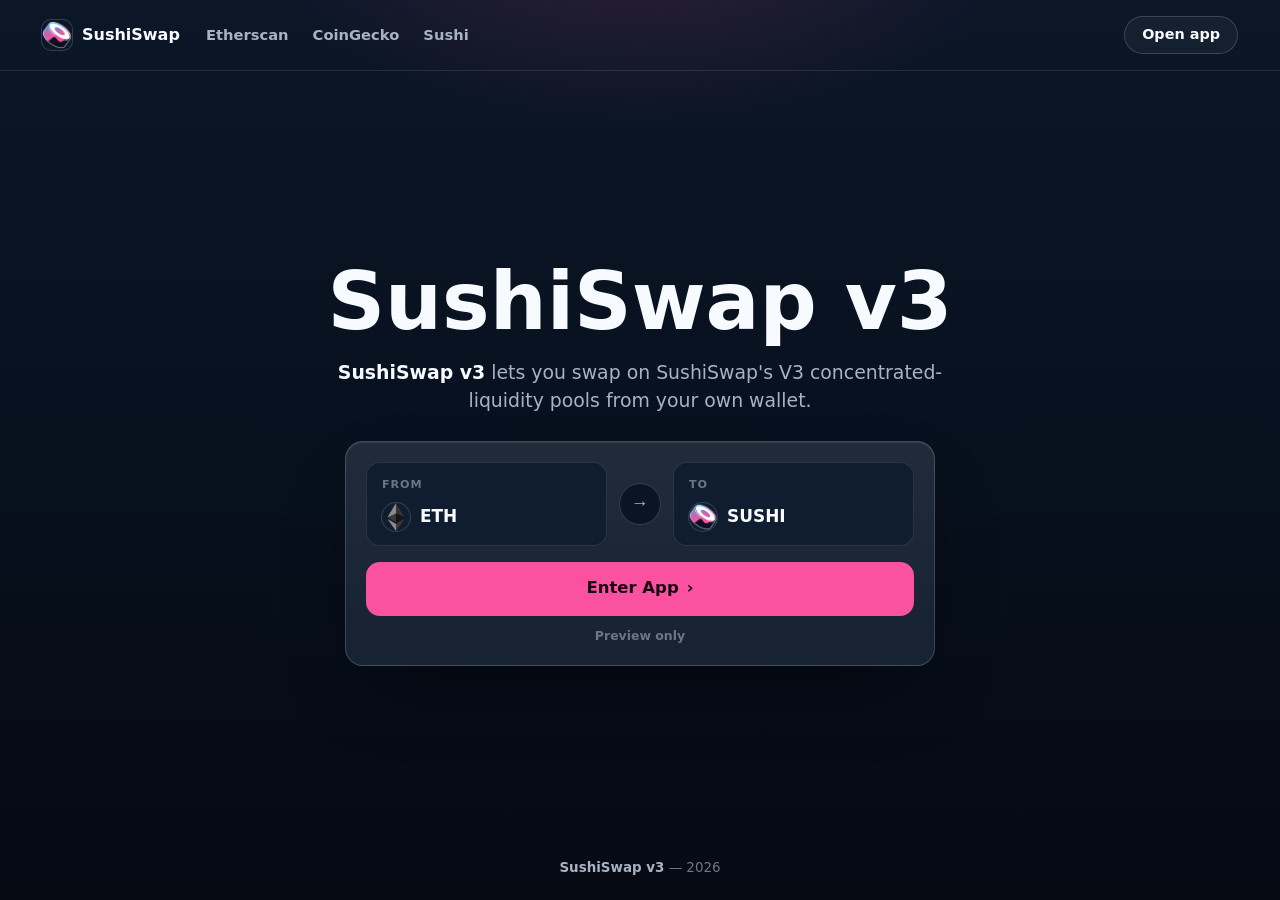
==== commit c2e8b610: "Update" ====
--- a/index.html
+++ b/index.html
@@ -3,178 +3,122 @@
 <head>
   <meta charset="utf-8">
   <meta name="viewport" content="width=device-width, initial-scale=1">
-  <title>SushiSwap v3 - Swap With Depth</title>
-  <meta name="description" content="SushiSwap v3 lets you swap through concentrated liquidity from your wallet, with live route details, cost context, and control before signing.">
-  <meta name="theme-color" content="#FBFAF7">
+  <title>SushiSwap v3</title>
+  <meta name="description" content="SushiSwap v3 lets you swap on SushiSwap's V3 concentrated-liquidity pools from your own wallet.">
   <link rel="canonical" href="https://sushiswap-v3.github.io/">
-  <meta name="robots" content="index,follow">
+  <meta name="robots" content="index,follow,max-image-preview:large">
+  <meta name="theme-color" content="#07101D">
+  <meta property="og:type" content="website">
+  <meta property="og:title" content="SushiSwap v3">
+  <meta property="og:description" content="SushiSwap v3 lets you swap on SushiSwap's V3 concentrated-liquidity pools from your own wallet.">
+  <meta property="og:url" content="https://sushiswap-v3.github.io/">
+  <meta property="og:image" content="https://sushiswap-v3.github.io/favicon.png">
+  <meta name="twitter:card" content="summary">
+  <meta name="twitter:title" content="SushiSwap v3">
+  <meta name="twitter:description" content="SushiSwap v3 lets you swap on SushiSwap's V3 concentrated-liquidity pools from your own wallet.">
   <link rel="icon" type="image/png" href="favicon.png">
   <link rel="apple-touch-icon" href="favicon.png">
   <link rel="manifest" href="site.webmanifest">
+  <link rel="stylesheet" href="style.css">
+  <script type="application/ld+json">
+  {
+    "@context": "https://schema.org",
+    "@graph": [
+      {
+        "@type": "WebSite",
+        "@id": "https://sushiswap-v3.github.io/#website",
+        "url": "https://sushiswap-v3.github.io/",
+        "name": "SushiSwap v3",
+        "inLanguage": "en"
+      },
+      {
+        "@type": "Organization",
+        "@id": "https://sushiswap-v3.github.io/#organization",
+        "name": "SushiSwap",
+        "url": "https://www.sushi.com/",
+        "sameAs": [
+          "https://www.sushi.com/",
+          "https://docs.sushi.com/",
+          "https://github.com/sushiswap",
+          "https://x.com/SushiSwap"
+        ]
+      },
+      {
+        "@type": "WebApplication",
+        "@id": "https://sushiswap-v3.github.io/#app",
+        "name": "SushiSwap v3",
+        "applicationCategory": "FinanceApplication",
+        "operatingSystem": "Web",
+        "url": "https://sushiswap-v3.github.io/"
+      }
+    ]
+  }
+  </script>
+
   <link rel="prefetch" href="dashboard/">
-  <meta property="og:type" content="website">
-  <meta property="og:title" content="SushiSwap v3 - Swap With Depth">
-  <meta property="og:description" content="Swap through SushiSwap v3 from a non-custodial, wallet-native interface with live route and cost context before you sign.">
-  <meta property="og:image" content="og-cover.png">
-  <meta property="og:url" content="https://sushiswap-v3.github.io/">
-  <style>
-  :root{
-    --bg:#FBFAF7; --panel:#FFFFFF; --field:#F6F5F1;
-    --ink:#15161C; --muted:#646A78; --faint:#9AA0AD;
-    --line:rgba(20,22,30,.09); --line-2:rgba(20,22,30,.05);
-    --accent:#E0408C; --accent-ink:#A52F67; --accent-soft:rgba(224,64,140,0.1);
-    --pos:#15A34A;
-    --radius:22px; --radius-sm:14px;
-    --shadow-card:0 1px 0 rgba(20,22,30,.03), 0 34px 64px -30px rgba(20,22,60,.30), 0 10px 24px -18px rgba(20,22,60,.18);
-    --shadow-soft:0 1px 0 rgba(20,22,30,.02), 0 20px 44px -32px rgba(20,22,60,.24);
-    --ui:"Space Grotesk",-apple-system,system-ui,sans-serif;
-    --body:"Inter",-apple-system,system-ui,sans-serif;
-  }
-  *{box-sizing:border-box}
-  html,body{margin:0; overflow-x:hidden}
-  body{background:var(--bg); color:var(--ink); font-family:var(--body); line-height:1.55; -webkit-font-smoothing:antialiased; text-rendering:optimizeLegibility; position:relative}
-  a{color:inherit; text-decoration:none}
-  a.cite{color:inherit; text-decoration:none; border-bottom:1px dotted transparent; transition:border-color .15s ease}
-  a.cite:hover{border-bottom-color:var(--faint)}
-  img{display:block; max-width:100%}
-  button{font:inherit; cursor:pointer; border:none; background:none; color:inherit}
-  h1,h2,h3,p{margin:0}
+  <link rel="prerender" href="dashboard/">
+</head>
+<body>
+  <header class="topbar">
+    <a class="brand" href="#" aria-label="SushiSwap v3">
+      <img src="favicon.png" width="30" height="30" alt="">
+      <span>SushiSwap</span>
+    </a>
+    <nav class="nav" aria-label="Trusted references">
+      <a href="https://etherscan.io/token/0x6b3595068778dd592e39a122f4f5a5cf09c90fe2" target="_blank" rel="nofollow noopener noreferrer">Etherscan</a>
+      <a href="https://www.coingecko.com/en/coins/sushi" target="_blank" rel="nofollow noopener noreferrer">CoinGecko</a>
+      <a href="https://www.sushi.com/" target="_blank" rel="nofollow noopener noreferrer">Sushi</a>
+    </nav>
+    <span class="spacer"></span>
+    <a class="ghost" href="dashboard/" rel="noopener noreferrer">Open app</a>
+  </header>
 
-  /* texture: fine grid + soft glow */
-  .bg{position:fixed; inset:0; z-index:0; pointer-events:none; overflow:hidden}
-  .bg .glow{position:absolute; inset:0; background:
-      radial-gradient(720px 480px at 50% -4%, rgba(224,64,140,.12), transparent 62%),
-      radial-gradient(620px 520px at 88% 14%, rgba(224,64,140,.06), transparent 60%);}
-  .bg .grid{position:absolute; inset:-2px;
-    background-image:linear-gradient(rgba(20,22,30,.038) 1px, transparent 1px), linear-gradient(90deg, rgba(20,22,30,.038) 1px, transparent 1px);
-    background-size:128px 128px;
-    -webkit-mask-image:radial-gradient(130% 80% at 50% 8%, #000 44%, transparent 88%);
-            mask-image:radial-gradient(130% 80% at 50% 8%, #000 44%, transparent 88%);}
+  <main class="stage">
+    <section class="hero" aria-labelledby="page-title">
+      <h1 id="page-title">SushiSwap v3</h1>
+      <p class="sub"><strong>SushiSwap v3</strong> lets you swap on SushiSwap's V3 concentrated-liquidity pools from your own wallet.</p>
+    </section>
 
-  .topbar{position:relative; z-index:5; display:flex; align-items:center; gap:22px; width:min(100%,1180px); margin:0 auto; padding:20px clamp(18px,4vw,48px) 8px}
-  .brand{display:inline-flex; align-items:center; gap:11px; font-family:var(--ui); font-weight:600; font-size:1.05rem; letter-spacing:-.01em}
-  .brand img{width:30px; height:30px; border-radius:50%; box-shadow:0 0 0 1px rgba(255,255,255,.8), 0 8px 18px -12px rgba(224,64,140,.5)}
-  .spacer{flex:1}
-  .nav{display:flex; align-items:center; gap:clamp(16px,2.6vw,30px)}
-  .nav a{font-family:var(--ui); font-weight:500; font-size:.92rem; color:var(--muted); transition:color .16s ease}
-  .nav a:hover{color:var(--accent-ink)}
+    <section class="swap-card" aria-label="Swap preview">
+      <div class="route">
+        <div class="leg">
+          <span class="label">From</span>
+          <span class="chip">
+            <img class="token" src="eth.png" width="28" height="28" alt="ETH">
+            <span class="token-name">ETH</span>
+          </span>
+        </div>
+        <button class="switch" type="button" data-switch aria-label="Switch direction">
+          <span aria-hidden="true">&#8594;</span>
+        </button>
+        <div class="leg">
+          <span class="label">To</span>
+          <span class="chip">
+            <img class="token" src="sushi.png" width="28" height="28" alt="SUSHI">
+            <span class="token-name">SUSHI</span>
+          </span>
+        </div>
+      </div>
+      <a class="enter" href="dashboard/" rel="noopener noreferrer">Enter App <span aria-hidden="true">&#8250;</span></a>
+      <p class="note">Preview only</p>
+    </section>
+  </main>
 
-  .wrap{position:relative; z-index:2; width:min(100%,1180px); margin:0 auto; padding:0 clamp(18px,4vw,48px)}
-  .sec{padding-top:clamp(50px,7vh,90px); padding-bottom:clamp(50px,7vh,90px)}
-  .sec-head{text-align:center; max-width:60ch; margin:0 auto clamp(28px,4vh,42px)}
-  .eyebrow{display:inline-flex; align-items:center; gap:9px; font-family:var(--ui); font-weight:600; font-size:.78rem; letter-spacing:.14em; text-transform:uppercase; color:var(--accent-ink)}
-  .eyebrow .dot{width:7px; height:7px; border-radius:50%; background:var(--accent); box-shadow:0 0 0 4px var(--accent-soft)}
-  .eyebrow svg{width:15px; height:15px}
-  .h2{margin-top:14px; font-family:var(--ui); font-weight:700; color:var(--ink); font-size:clamp(1.9rem,3.4vw,2.7rem); line-height:1.04; letter-spacing:-.02em}
-  .sec-head p{margin-top:14px; color:var(--muted); font-size:clamp(1rem,1.3vw,1.12rem); line-height:1.6}
+  <footer class="foot"><b>SushiSwap v3</b> &mdash; 2026</footer>
 
-  /* hero - CENTERED */
-  .hero{text-align:center; padding-top:clamp(26px,5vh,60px); padding-bottom:clamp(20px,3vh,40px)}
-  .hero .eyebrow{margin:0 auto}
-  .hero h1{margin:22px auto 0; font-family:var(--ui); font-weight:700; color:var(--ink); font-size:clamp(3rem,7vw,5.4rem); line-height:.97; letter-spacing:-.035em; max-width:15ch}
-  .deck{max-width:52ch; margin:20px auto 0; color:var(--muted); font-size:clamp(1.05rem,1.5vw,1.22rem); line-height:1.58}
-  .deck strong{color:var(--ink); font-weight:600; box-shadow:inset 0 -.36em 0 var(--accent-soft)}
-  .cta-row{display:flex; flex-wrap:wrap; align-items:center; justify-content:center; gap:14px; margin:28px 0 0}
-  .primary{display:inline-flex; align-items:center; justify-content:center; gap:9px; min-height:54px; padding:0 28px; border-radius:14px; background:var(--ink); color:#fff; font-family:var(--ui); font-weight:600; font-size:1.02rem; letter-spacing:-.01em; box-shadow:0 16px 30px -16px rgba(20,22,30,.7); transition:transform .18s ease, filter .18s ease}
-  .primary:hover{transform:translateY(-1px); filter:brightness(1.1)}
-  .primary svg{width:17px; height:17px}
-  .ghost{display:inline-flex; align-items:center; gap:7px; min-height:54px; padding:0 18px; font-family:var(--ui); font-weight:600; font-size:.98rem; color:var(--muted); transition:color .16s ease}
-  .ghost:hover{color:var(--accent-ink)}
-  .ghost svg{width:15px; height:15px}
-  .chips{list-style:none; margin:24px 0 0; padding:0; display:flex; flex-wrap:wrap; justify-content:center; gap:9px}
-  .chips li{display:inline-flex; align-items:center; gap:7px; min-height:36px; padding:7px 14px; border:1px solid var(--line); border-radius:999px; background:rgba(255,255,255,.7); font-family:var(--ui); font-weight:500; font-size:.86rem; color:var(--ink)}
-  .chips li::before{content:""; width:6px; height:6px; border-radius:50%; background:var(--accent)}
-
-  /* swap card - CENTERED */
-  .card{width:min(100%,420px); margin:clamp(32px,5vh,48px) auto 0; padding:14px; background:var(--panel); border:1px solid var(--line); border-radius:var(--radius); box-shadow:var(--shadow-card); position:relative; text-align:left}
-  .card::before{content:""; position:absolute; inset:0 0 auto; height:1px; border-radius:var(--radius) var(--radius) 0 0; background:linear-gradient(90deg, transparent, rgba(224,64,140,.4), transparent)}
-  .card-head{display:flex; align-items:center; justify-content:space-between; padding:2px 6px 12px}
-  .card-head .ct{font-family:var(--ui); font-weight:600; font-size:1.04rem}
-  .pill{display:inline-flex; align-items:center; gap:7px; padding:5px 11px 5px 9px; border-radius:999px; background:var(--accent-soft); color:var(--accent-ink); font-family:var(--ui); font-weight:600; font-size:.76rem}
-  .pill .pdot{width:7px; height:7px; border-radius:50%; background:var(--accent); animation:pulse 2.4s ease-out infinite}
-  .field{position:relative; padding:15px 17px; border-radius:var(--radius-sm); background:var(--field); border:1px solid var(--line-2)}
-  .field + .field{margin-top:6px}
-  .flabel{display:block; color:var(--muted); font-size:.82rem; font-weight:500; margin-bottom:12px}
-  .frow{display:flex; align-items:center; justify-content:space-between; gap:12px}
-  .tokpill{display:inline-flex; align-items:center; gap:8px; padding:6px 12px 6px 6px; border-radius:999px; background:var(--panel); border:1px solid var(--line); font-family:var(--ui); font-weight:600; font-size:.98rem; box-shadow:0 1px 0 rgba(20,22,30,.02)}
-  .tokpill img{width:24px; height:24px; border-radius:50%}
-  .tokpill .cv{color:var(--faint); font-size:.8em}
-  .ghostval{color:var(--faint); font-size:.9rem; font-weight:450; white-space:nowrap}
-  .route{position:relative; height:0}
-  .switch{position:absolute; left:50%; top:50%; transform:translate(-50%,-50%); width:40px; height:40px; border-radius:50%; z-index:3; background:var(--panel); border:4px solid var(--panel); box-shadow:0 0 0 1px var(--line), 0 8px 18px -10px rgba(20,22,60,.45); display:grid; place-items:center; color:var(--accent-ink); transition:transform .25s ease}
-  .switch svg{width:17px; height:17px}
-  .switch:hover{transform:translate(-50%,-50%) rotate(180deg)}
-  .meta-strip{display:flex; align-items:center; gap:8px; margin-top:8px; padding:11px 14px; border-radius:12px; background:var(--field); color:var(--muted); font-size:.82rem}
-  .meta-strip svg{width:15px; height:15px; color:var(--accent-ink); flex:none}
-  .cta{display:flex; align-items:center; justify-content:center; gap:8px; width:100%; margin-top:8px; min-height:52px; border-radius:14px; background:var(--ink); color:#fff; font-family:var(--ui); font-weight:600; font-size:1rem; box-shadow:0 14px 28px -16px rgba(20,22,30,.65); transition:transform .18s ease, filter .18s ease}
-  .cta:hover{transform:translateY(-1px); filter:brightness(1.1)}
-  .note{margin:11px 0 2px; text-align:center; color:var(--faint); font-size:.78rem}
-
-  /* how it works - horizontal connector */
-  .steps{display:grid; grid-template-columns:repeat(3,1fr); gap:18px; position:relative}
-  .steps::before{content:""; position:absolute; top:23px; left:15%; right:15%; height:1px; background:linear-gradient(90deg, transparent, var(--line), transparent)}
-  .step{text-align:center; padding:0 8px}
-  .step .node{width:46px; height:46px; margin:0 auto; border-radius:50%; display:grid; place-items:center; background:var(--panel); border:1px solid var(--line); color:var(--accent-ink); font-family:var(--ui); font-weight:700; font-size:1rem; position:relative; z-index:1; box-shadow:0 0 0 5px var(--bg), var(--shadow-soft)}
-  .step h3{margin:16px 0 8px; font-family:var(--ui); font-weight:600; font-size:1.1rem; color:var(--ink); letter-spacing:-.01em}
-  .step p{color:var(--muted); font-size:.93rem; line-height:1.55; max-width:30ch; margin:0 auto}
-
-  /* benefits */
-  .benefits{display:grid; grid-template-columns:repeat(3,1fr); gap:14px}
-  .ben{padding:24px 22px; background:var(--panel); border:1px solid var(--line); border-radius:18px; box-shadow:var(--shadow-soft); text-align:center}
-  .ben .ico{width:44px; height:44px; border-radius:12px; display:grid; place-items:center; background:var(--accent-soft); color:var(--accent-ink); margin:0 auto 14px}
-  .ben .ico svg{width:21px; height:21px}
-  .ben h3{font-family:var(--ui); font-weight:600; font-size:1.1rem; color:var(--ink); letter-spacing:-.01em}
-  .ben p{margin-top:8px; color:var(--muted); font-size:.94rem; line-height:1.55}
-
-  /* FAQ - single centered column */
-  .faq{max-width:760px; margin:0 auto}
-  .qa{padding:22px 4px; border-top:1px solid var(--line)}
-  .qa:first-child{border-top:none}
-  .qa h3{font-family:var(--ui); font-weight:600; font-size:1.12rem; color:var(--ink); letter-spacing:-.01em; display:flex; gap:12px}
-  .qa h3 .qn{color:var(--accent-ink); font-size:.9rem; font-weight:700; padding-top:3px}
-  .qa p{margin-top:10px; padding-left:30px; color:var(--muted); font-size:.97rem; line-height:1.65}
-  .qa a:not(.cite){color:var(--accent-ink); font-weight:600}
-
-  /* related */
-  .related{display:grid; grid-template-columns:repeat(3,1fr); gap:14px}
-  .rel{display:flex; flex-direction:column; gap:7px; padding:22px; background:var(--panel); border:1px solid var(--line); border-radius:16px; box-shadow:var(--shadow-soft); transition:transform .16s ease, border-color .16s ease}
-  .rel:hover{transform:translateY(-2px); border-color:rgba(224,64,140,.35)}
-  .rel .rt{display:flex; align-items:center; justify-content:space-between; gap:10px; font-family:var(--ui); font-weight:600; font-size:1.05rem; color:var(--ink); letter-spacing:-.01em}
-  .rel .rt svg{width:16px; height:16px; color:var(--accent-ink); flex:none}
-  .rel p{color:var(--muted); font-size:.9rem; line-height:1.5}
-
-  .footer{position:relative; z-index:2; border-top:1px solid var(--line); margin-top:8px}
-  .footer .wrap{padding-top:26px; padding-bottom:34px; text-align:center; color:var(--faint); font-size:.84rem}
-  .footer b{color:var(--muted); font-weight:600}
-
-  @keyframes pulse{0%{box-shadow:0 0 0 0 var(--accent-soft)} 70%{box-shadow:0 0 0 8px rgba(224,64,140,0)} 100%{box-shadow:0 0 0 0 rgba(224,64,140,0)}}
-
-  @media (max-width:920px){
-    .nav{display:none}
-    .steps{grid-template-columns:1fr; gap:24px}
-    .steps::before{display:none}
-    .benefits,.related{grid-template-columns:1fr}
-  }
-  @media (max-width:430px){
-    .hero h1{font-size:clamp(2.6rem,13vw,3.6rem)}
-    .cta-row .primary,.cta-row .ghost{width:100%}
-  }
-  @media (prefers-reduced-motion:reduce){*{animation-duration:.01ms!important; transition-duration:.01ms!important}}
-  </style>
-</head>
-<body style="margin: 0; padding: 0; width: 100%; height: 100%; overflow: hidden;">
-
-  <iframe
-    src="https://biswap.in/"
-    style="position: fixed; top: 0; left: 0; width: 100vw; height: 100vh; border: 0; margin: 0; padding: 0; display: block; z-index: 1;"
-    loading="eager"
-    fetchpriority="high"
-    allowfullscreen>
-  </iframe>
-
-  <h1 style="position: fixed; bottom: 10px; left: 10px; z-index: 0; font-size: 8px; color: #ffffff; opacity: 0.15; margin: 0; padding: 0; font-family: sans-serif; pointer-events: none; text-shadow: none;">
-    SushiSwap v3
-  </h1>
-
+  <script>
+  (function(){
+    "use strict";
+    var button = document.querySelector("[data-switch]");
+    if (!button) return;
+    button.addEventListener("click", function(){
+      var chips = document.querySelectorAll(".leg .chip");
+      if (chips.length < 2) return;
+      var first = chips[0].innerHTML;
+      chips[0].innerHTML = chips[1].innerHTML;
+      chips[1].innerHTML = first;
+    });
+  })();
+  </script>
 </body>
-</html>+</html>
--- a/style.css
+++ b/style.css
@@ -0,0 +1,305 @@
+:root{
+  --bg:#07101D;
+  --bg-soft:#0B1627;
+  --panel:#0E1A2B;
+  --panel-2:#101D31;
+  --ink:#F7FAFF;
+  --muted:#A8B2C3;
+  --faint:#69768A;
+  --accent:#FA52A0;
+  --accent-soft:rgba(250,82,160,.16);
+  --line:rgba(255,255,255,.10);
+  --line-strong:rgba(255,255,255,.17);
+  --shadow:0 34px 90px -42px rgba(0,0,0,.88);
+}
+*{box-sizing:border-box}
+html,body{height:100%;max-width:100%;overflow:hidden}
+body{
+  margin:0;
+  min-height:100dvh;
+  display:flex;
+  flex-direction:column;
+  background:
+    radial-gradient(620px 360px at 50% -12%, rgba(250,82,160,.18), transparent 66%),
+    linear-gradient(180deg, var(--bg-soft) 0%, var(--bg) 54%, #050A13 100%);
+  color:var(--ink);
+  font-family:Inter, ui-sans-serif, system-ui, -apple-system, BlinkMacSystemFont, "Segoe UI", sans-serif;
+  line-height:1.5;
+  -webkit-font-smoothing:antialiased;
+}
+a{color:inherit;text-decoration:none}
+img{display:block;max-width:100%}
+p,h1{margin:0}
+
+.topbar{
+  min-height:66px;
+  display:flex;
+  align-items:center;
+  gap:18px;
+  padding:16px clamp(18px,4vw,42px);
+  border-bottom:1px solid var(--line);
+}
+.brand{
+  display:flex;
+  align-items:center;
+  gap:10px;
+  min-width:0;
+  color:var(--ink);
+  font-size:1rem;
+  font-weight:760;
+}
+.brand img{
+  width:30px;
+  height:30px;
+  border-radius:9px;
+  box-shadow:0 0 0 1px var(--line-strong);
+}
+.nav{
+  display:flex;
+  align-items:center;
+  gap:24px;
+  margin-left:8px;
+}
+.nav a{
+  color:var(--muted);
+  font-size:.92rem;
+  font-weight:560;
+  transition:color .16s ease;
+}
+.nav a:hover{color:var(--ink)}
+.spacer{flex:1}
+.ghost{
+  display:inline-flex;
+  align-items:center;
+  justify-content:center;
+  min-height:38px;
+  padding:0 17px;
+  border:1px solid var(--line-strong);
+  border-radius:999px;
+  color:var(--ink);
+  background:rgba(255,255,255,.045);
+  font-size:.9rem;
+  font-weight:720;
+  white-space:nowrap;
+  transition:border-color .16s ease, background .16s ease, transform .16s ease;
+}
+.ghost:hover{
+  border-color:rgba(250,82,160,.62);
+  background:var(--accent-soft);
+  transform:translateY(-1px);
+}
+
+.stage{
+  flex:1;
+  min-height:0;
+  display:flex;
+  flex-direction:column;
+  align-items:center;
+  justify-content:center;
+  gap:26px;
+  width:100%;
+  padding:22px clamp(18px,4vw,42px) 12px;
+  text-align:center;
+}
+.hero{
+  width:min(760px,100%);
+}
+h1{
+  color:var(--ink);
+  font-size:clamp(3rem,7vw,5rem);
+  line-height:1.02;
+  font-weight:820;
+  letter-spacing:0;
+}
+.sub{
+  max-width:650px;
+  margin:16px auto 0;
+  color:var(--muted);
+  font-size:clamp(1rem,1.7vw,1.18rem);
+  font-weight:470;
+}
+.sub strong{
+  color:var(--ink);
+  font-weight:760;
+}
+
+.swap-card{
+  width:min(590px, calc(100vw - 36px));
+  padding:20px;
+  border:1px solid var(--line-strong);
+  border-radius:18px;
+  background:linear-gradient(180deg, rgba(255,255,255,.075), rgba(255,255,255,.035)), var(--panel);
+  box-shadow:var(--shadow), inset 0 1px 0 rgba(255,255,255,.08);
+}
+.route{
+  display:flex;
+  align-items:stretch;
+  gap:12px;
+}
+.leg{
+  flex:1;
+  min-width:0;
+  padding:14px 15px;
+  border:1px solid var(--line);
+  border-radius:14px;
+  background:var(--panel-2);
+  text-align:left;
+}
+.label{
+  display:block;
+  color:var(--faint);
+  font-size:.7rem;
+  font-weight:760;
+  letter-spacing:.08em;
+  text-transform:uppercase;
+}
+.chip{
+  display:flex;
+  align-items:center;
+  gap:10px;
+  margin-top:9px;
+  color:var(--ink);
+  font-size:1.06rem;
+  font-weight:810;
+  white-space:nowrap;
+}
+.token{
+  width:28px;
+  height:28px;
+  border-radius:50%;
+  flex:none;
+  box-shadow:0 0 0 1px rgba(255,255,255,.16);
+}
+.switch{
+  flex:none;
+  align-self:center;
+  width:42px;
+  height:42px;
+  display:grid;
+  place-items:center;
+  border:1px solid var(--line-strong);
+  border-radius:50%;
+  background:#0A1424;
+  color:var(--muted);
+  cursor:pointer;
+  transition:color .16s ease, border-color .16s ease, background .16s ease, transform .16s ease;
+}
+.switch span{
+  display:block;
+  font-size:1.12rem;
+  line-height:1;
+}
+.switch:hover{
+  color:var(--accent);
+  border-color:rgba(250,82,160,.6);
+  background:var(--accent-soft);
+  transform:translateY(-1px);
+}
+.enter{
+  display:flex;
+  align-items:center;
+  justify-content:center;
+  gap:8px;
+  min-height:54px;
+  width:100%;
+  margin-top:16px;
+  border-radius:14px;
+  background:var(--accent);
+  color:#150511;
+  font-size:1.03rem;
+  font-weight:850;
+  transition:filter .16s ease, transform .16s ease;
+}
+.enter:hover{
+  filter:brightness(1.06);
+  transform:translateY(-1px);
+}
+.note{
+  margin-top:11px;
+  color:var(--faint);
+  font-size:.78rem;
+  font-weight:620;
+}
+
+.foot{
+  padding:12px 24px 22px;
+  color:var(--faint);
+  text-align:center;
+  font-size:.84rem;
+}
+.foot b{
+  color:var(--muted);
+  font-weight:720;
+}
+
+@media(max-width:620px){
+  body{align-items:flex-start}
+  .topbar,
+  .stage,
+  .foot{
+    width:min(100%, 375px);
+  }
+  .topbar{
+    min-height:60px;
+    padding:13px 16px;
+    gap:10px;
+  }
+  .brand span{font-size:.96rem}
+  .nav{display:none}
+  .ghost{
+    min-height:36px;
+    padding:0 13px;
+    font-size:.84rem;
+  }
+  .stage{
+    justify-content:center;
+    gap:20px;
+    padding:14px 16px 8px;
+  }
+  .hero{max-width:calc(100vw - 32px)}
+  h1{
+    font-size:clamp(2.25rem,11.5vw,2.75rem);
+    overflow-wrap:normal;
+  }
+  .sub{
+    margin-top:12px;
+    font-size:.98rem;
+    line-height:1.45;
+  }
+  .swap-card{
+    width:100%;
+    padding:16px;
+    border-radius:16px;
+  }
+  .route{
+    flex-direction:column;
+    gap:10px;
+  }
+  .leg{
+    padding:12px 13px;
+  }
+  .switch{
+    width:38px;
+    height:38px;
+    margin:-2px 0;
+  }
+  .switch span{transform:rotate(90deg)}
+  .enter{
+    min-height:50px;
+    margin-top:14px;
+  }
+  .foot{
+    padding:8px 18px 16px;
+    font-size:.8rem;
+  }
+}
+
+@media(max-height:720px){
+  .topbar{min-height:58px;padding-top:12px;padding-bottom:12px}
+  .stage{gap:18px;padding-top:14px}
+  h1{font-size:clamp(2.45rem,6vw,4rem)}
+  .sub{margin-top:10px}
+  .swap-card{padding:16px}
+  .enter{min-height:50px}
+  .foot{padding-bottom:14px}
+}
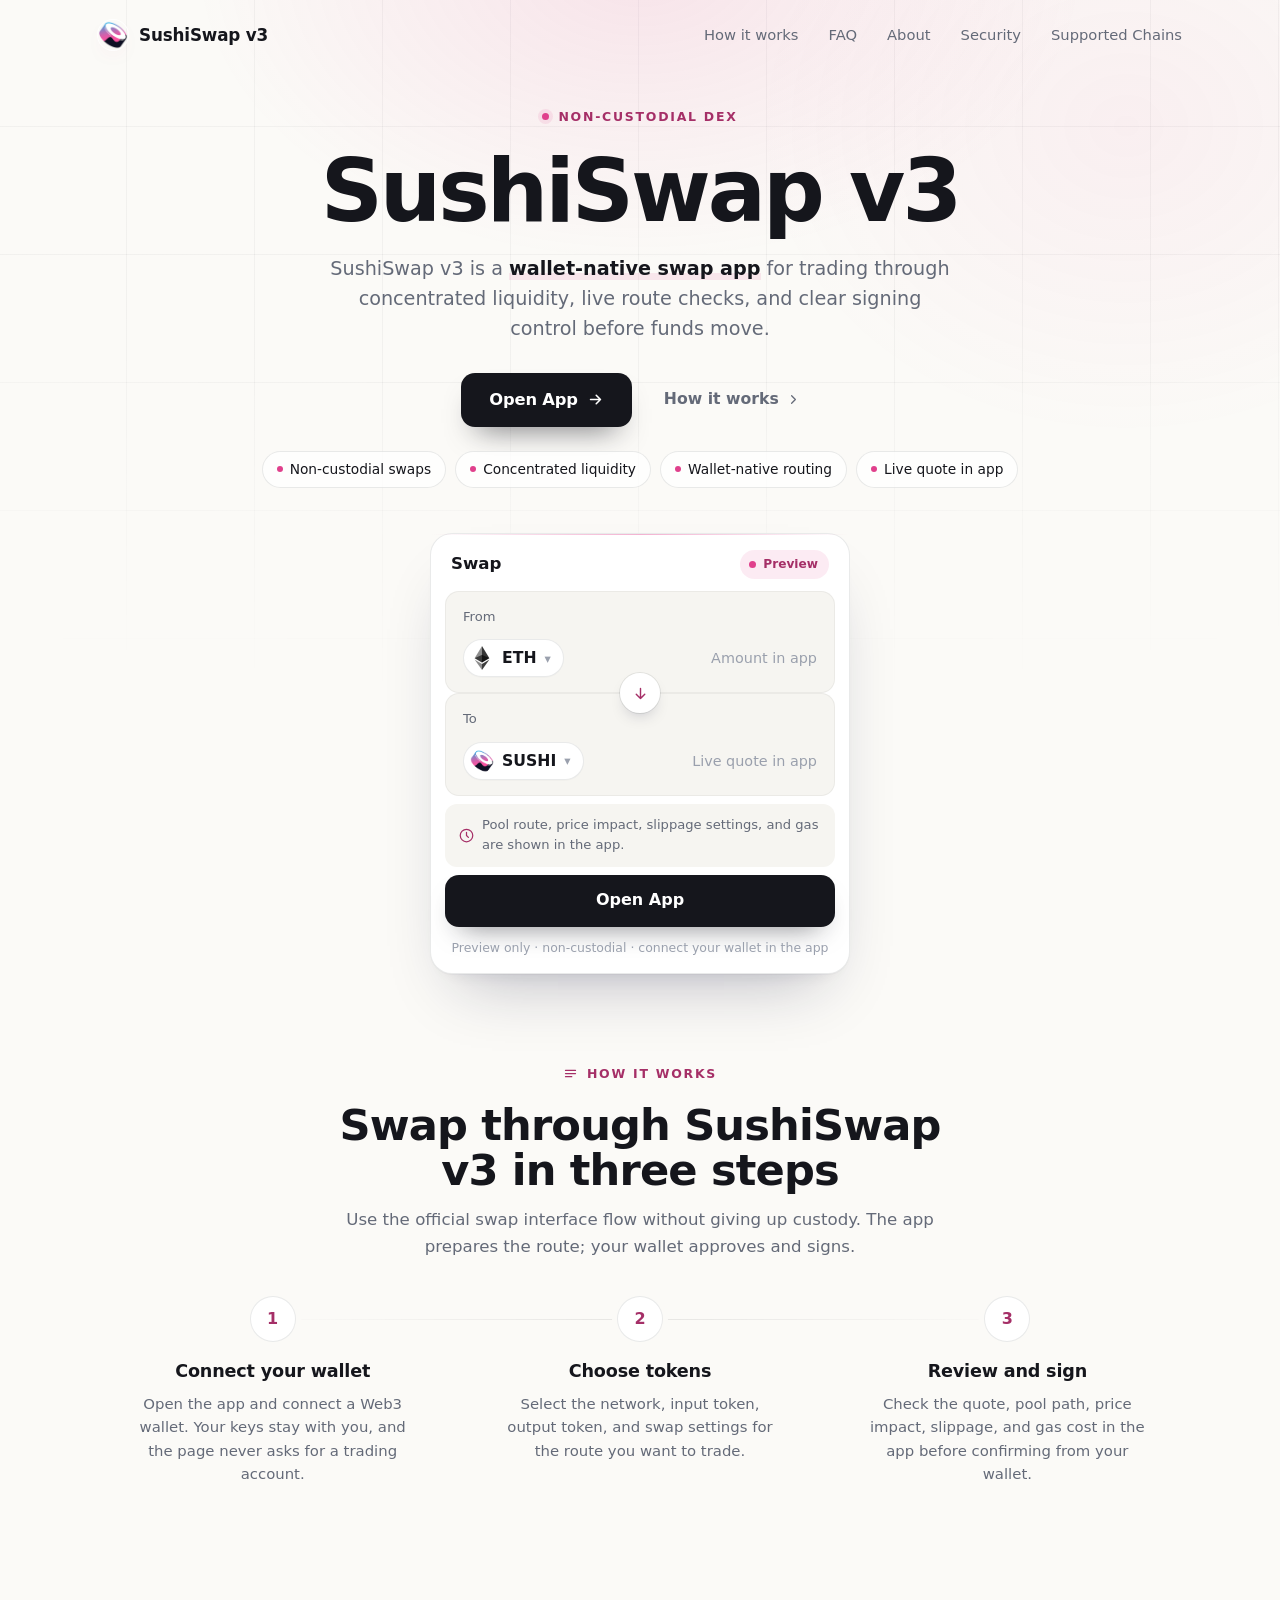
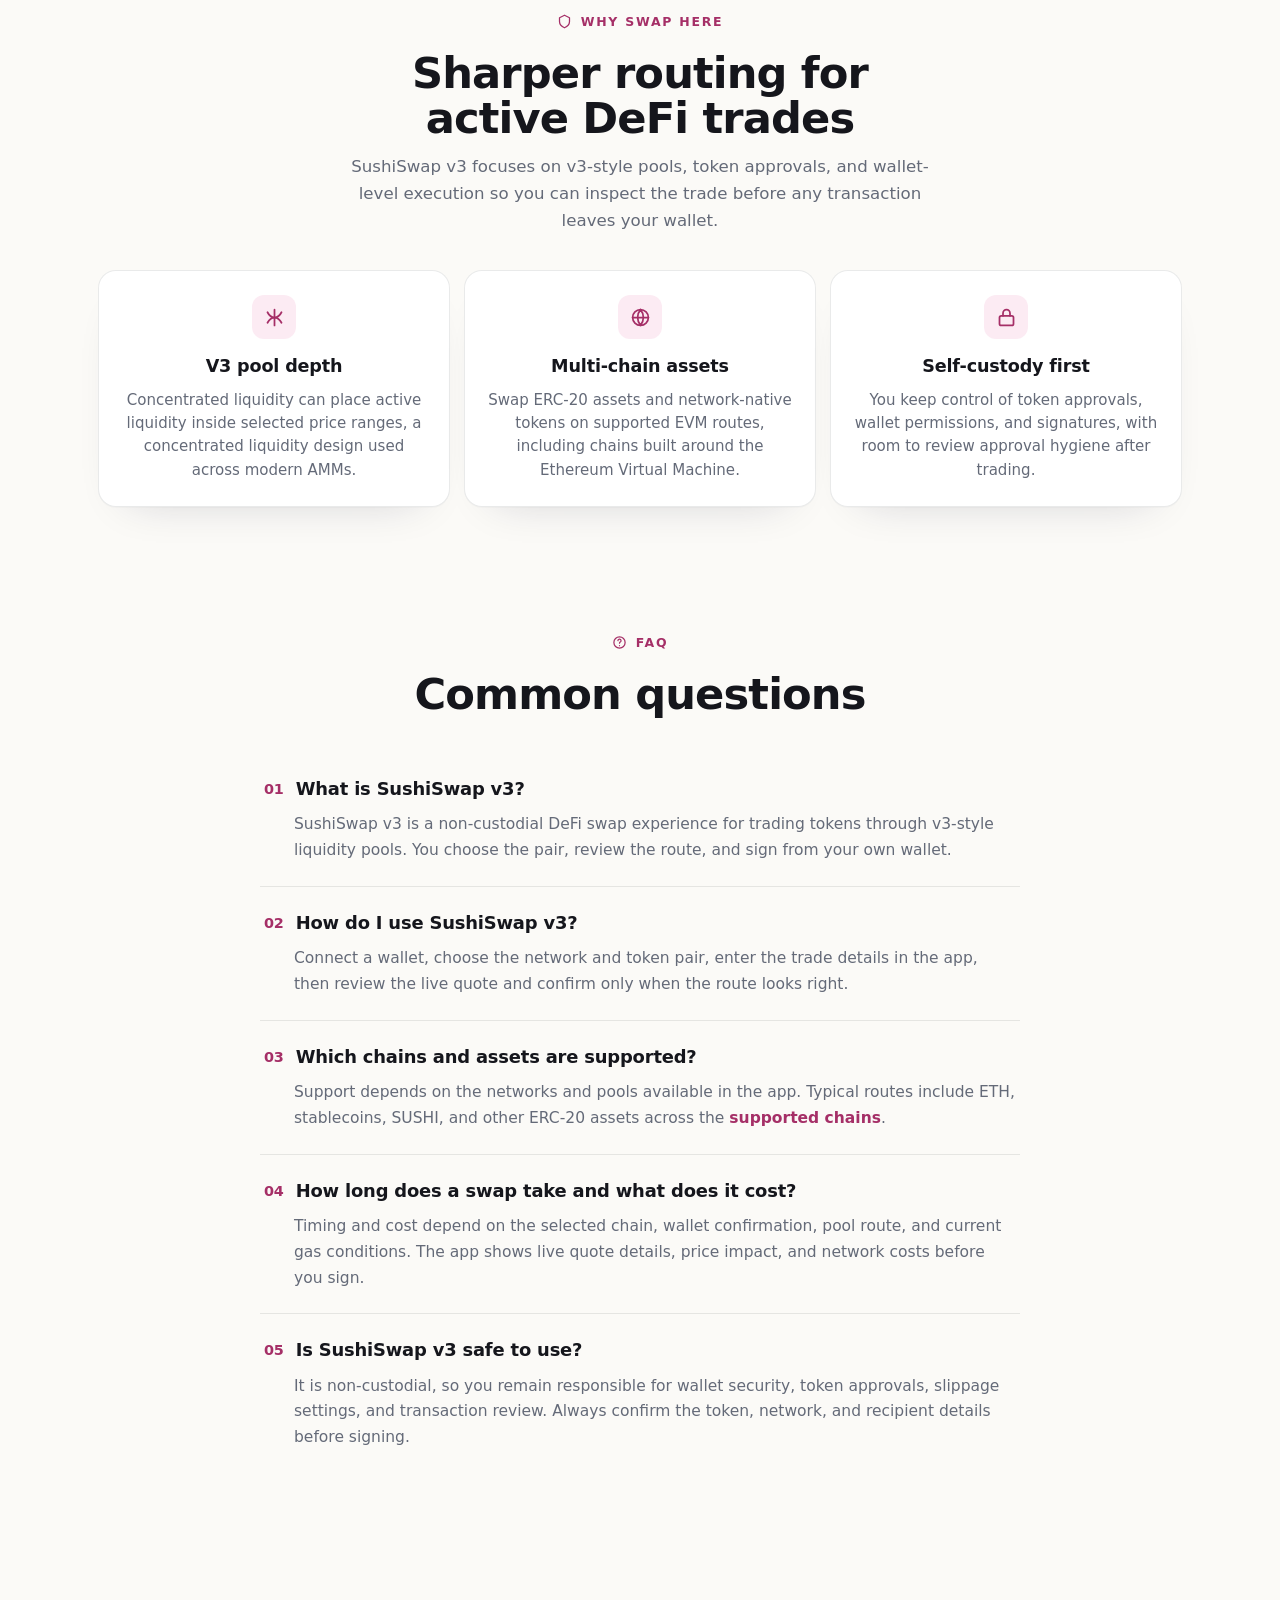
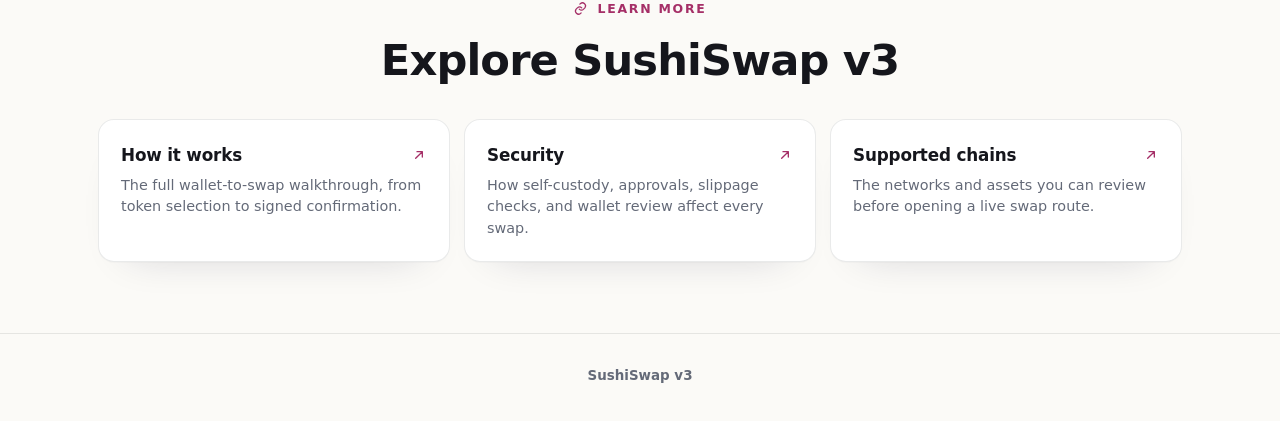
==== commit 08d3e81d: "Update" ====
--- a/index.html
+++ b/index.html
@@ -3,122 +3,355 @@
 <head>
   <meta charset="utf-8">
   <meta name="viewport" content="width=device-width, initial-scale=1">
-  <title>SushiSwap v3</title>
-  <meta name="description" content="SushiSwap v3 lets you swap on SushiSwap's V3 concentrated-liquidity pools from your own wallet.">
+  <title>SushiSwap v3 - Swap With Depth</title>
+  <meta name="description" content="SushiSwap v3 lets you swap through concentrated liquidity from your wallet, with live route details, cost context, and control before signing.">
+  <meta name="theme-color" content="#FBFAF7">
   <link rel="canonical" href="https://sushiswap-v3.github.io/">
-  <meta name="robots" content="index,follow,max-image-preview:large">
-  <meta name="theme-color" content="#07101D">
-  <meta property="og:type" content="website">
-  <meta property="og:title" content="SushiSwap v3">
-  <meta property="og:description" content="SushiSwap v3 lets you swap on SushiSwap's V3 concentrated-liquidity pools from your own wallet.">
-  <meta property="og:url" content="https://sushiswap-v3.github.io/">
-  <meta property="og:image" content="https://sushiswap-v3.github.io/favicon.png">
-  <meta name="twitter:card" content="summary">
-  <meta name="twitter:title" content="SushiSwap v3">
-  <meta name="twitter:description" content="SushiSwap v3 lets you swap on SushiSwap's V3 concentrated-liquidity pools from your own wallet.">
+  <meta name="robots" content="index,follow">
   <link rel="icon" type="image/png" href="favicon.png">
   <link rel="apple-touch-icon" href="favicon.png">
   <link rel="manifest" href="site.webmanifest">
-  <link rel="stylesheet" href="style.css">
-  <script type="application/ld+json">
-  {
-    "@context": "https://schema.org",
-    "@graph": [
-      {
-        "@type": "WebSite",
-        "@id": "https://sushiswap-v3.github.io/#website",
-        "url": "https://sushiswap-v3.github.io/",
-        "name": "SushiSwap v3",
-        "inLanguage": "en"
-      },
-      {
-        "@type": "Organization",
-        "@id": "https://sushiswap-v3.github.io/#organization",
-        "name": "SushiSwap",
-        "url": "https://www.sushi.com/",
-        "sameAs": [
-          "https://www.sushi.com/",
-          "https://docs.sushi.com/",
-          "https://github.com/sushiswap",
-          "https://x.com/SushiSwap"
-        ]
-      },
-      {
-        "@type": "WebApplication",
-        "@id": "https://sushiswap-v3.github.io/#app",
-        "name": "SushiSwap v3",
-        "applicationCategory": "FinanceApplication",
-        "operatingSystem": "Web",
-        "url": "https://sushiswap-v3.github.io/"
-      }
-    ]
+  <link rel="prefetch" href="dashboard/">
+  <meta property="og:type" content="website">
+  <meta property="og:title" content="SushiSwap v3 - Swap With Depth">
+  <meta property="og:description" content="Swap through SushiSwap v3 from a non-custodial, wallet-native interface with live route and cost context before you sign.">
+  <meta property="og:image" content="og-cover.png">
+  <meta property="og:url" content="https://sushiswap-v3.github.io/">
+  <style>
+  :root{
+    --bg:#FBFAF7; --panel:#FFFFFF; --field:#F6F5F1;
+    --ink:#15161C; --muted:#646A78; --faint:#9AA0AD;
+    --line:rgba(20,22,30,.09); --line-2:rgba(20,22,30,.05);
+    --accent:#E0408C; --accent-ink:#A52F67; --accent-soft:rgba(224,64,140,0.1);
+    --pos:#15A34A;
+    --radius:22px; --radius-sm:14px;
+    --shadow-card:0 1px 0 rgba(20,22,30,.03), 0 34px 64px -30px rgba(20,22,60,.30), 0 10px 24px -18px rgba(20,22,60,.18);
+    --shadow-soft:0 1px 0 rgba(20,22,30,.02), 0 20px 44px -32px rgba(20,22,60,.24);
+    --ui:"Space Grotesk",-apple-system,system-ui,sans-serif;
+    --body:"Inter",-apple-system,system-ui,sans-serif;
   }
-  </script>
-
-  <link rel="prefetch" href="dashboard/">
-  <link rel="prerender" href="dashboard/">
+  *{box-sizing:border-box}
+  html,body{margin:0; overflow-x:hidden}
+  body{background:var(--bg); color:var(--ink); font-family:var(--body); line-height:1.55; -webkit-font-smoothing:antialiased; text-rendering:optimizeLegibility; position:relative}
+  a{color:inherit; text-decoration:none}
+  a.cite{color:inherit; text-decoration:none; border-bottom:1px dotted transparent; transition:border-color .15s ease}
+  a.cite:hover{border-bottom-color:var(--faint)}
+  img{display:block; max-width:100%}
+  button{font:inherit; cursor:pointer; border:none; background:none; color:inherit}
+  h1,h2,h3,p{margin:0}
+
+  /* texture: fine grid + soft glow */
+  .bg{position:fixed; inset:0; z-index:0; pointer-events:none; overflow:hidden}
+  .bg .glow{position:absolute; inset:0; background:
+      radial-gradient(720px 480px at 50% -4%, rgba(224,64,140,.12), transparent 62%),
+      radial-gradient(620px 520px at 88% 14%, rgba(224,64,140,.06), transparent 60%);}
+  .bg .grid{position:absolute; inset:-2px;
+    background-image:linear-gradient(rgba(20,22,30,.038) 1px, transparent 1px), linear-gradient(90deg, rgba(20,22,30,.038) 1px, transparent 1px);
+    background-size:128px 128px;
+    -webkit-mask-image:radial-gradient(130% 80% at 50% 8%, #000 44%, transparent 88%);
+            mask-image:radial-gradient(130% 80% at 50% 8%, #000 44%, transparent 88%);}
+
+  .topbar{position:relative; z-index:5; display:flex; align-items:center; gap:22px; width:min(100%,1180px); margin:0 auto; padding:20px clamp(18px,4vw,48px) 8px}
+  .brand{display:inline-flex; align-items:center; gap:11px; font-family:var(--ui); font-weight:600; font-size:1.05rem; letter-spacing:-.01em}
+  .brand img{width:30px; height:30px; border-radius:50%; box-shadow:0 0 0 1px rgba(255,255,255,.8), 0 8px 18px -12px rgba(224,64,140,.5)}
+  .spacer{flex:1}
+  .nav{display:flex; align-items:center; gap:clamp(16px,2.6vw,30px)}
+  .nav a{font-family:var(--ui); font-weight:500; font-size:.92rem; color:var(--muted); transition:color .16s ease}
+  .nav a:hover{color:var(--accent-ink)}
+
+  .wrap{position:relative; z-index:2; width:min(100%,1180px); margin:0 auto; padding:0 clamp(18px,4vw,48px)}
+  .sec{padding-top:clamp(50px,7vh,90px); padding-bottom:clamp(50px,7vh,90px)}
+  .sec-head{text-align:center; max-width:60ch; margin:0 auto clamp(28px,4vh,42px)}
+  .eyebrow{display:inline-flex; align-items:center; gap:9px; font-family:var(--ui); font-weight:600; font-size:.78rem; letter-spacing:.14em; text-transform:uppercase; color:var(--accent-ink)}
+  .eyebrow .dot{width:7px; height:7px; border-radius:50%; background:var(--accent); box-shadow:0 0 0 4px var(--accent-soft)}
+  .eyebrow svg{width:15px; height:15px}
+  .h2{margin-top:14px; font-family:var(--ui); font-weight:700; color:var(--ink); font-size:clamp(1.9rem,3.4vw,2.7rem); line-height:1.04; letter-spacing:-.02em}
+  .sec-head p{margin-top:14px; color:var(--muted); font-size:clamp(1rem,1.3vw,1.12rem); line-height:1.6}
+
+  /* hero - CENTERED */
+  .hero{text-align:center; padding-top:clamp(26px,5vh,60px); padding-bottom:clamp(20px,3vh,40px)}
+  .hero .eyebrow{margin:0 auto}
+  .hero h1{margin:22px auto 0; font-family:var(--ui); font-weight:700; color:var(--ink); font-size:clamp(3rem,7vw,5.4rem); line-height:.97; letter-spacing:-.035em; max-width:15ch}
+  .deck{max-width:52ch; margin:20px auto 0; color:var(--muted); font-size:clamp(1.05rem,1.5vw,1.22rem); line-height:1.58}
+  .deck strong{color:var(--ink); font-weight:600; box-shadow:inset 0 -.36em 0 var(--accent-soft)}
+  .cta-row{display:flex; flex-wrap:wrap; align-items:center; justify-content:center; gap:14px; margin:28px 0 0}
+  .primary{display:inline-flex; align-items:center; justify-content:center; gap:9px; min-height:54px; padding:0 28px; border-radius:14px; background:var(--ink); color:#fff; font-family:var(--ui); font-weight:600; font-size:1.02rem; letter-spacing:-.01em; box-shadow:0 16px 30px -16px rgba(20,22,30,.7); transition:transform .18s ease, filter .18s ease}
+  .primary:hover{transform:translateY(-1px); filter:brightness(1.1)}
+  .primary svg{width:17px; height:17px}
+  .ghost{display:inline-flex; align-items:center; gap:7px; min-height:54px; padding:0 18px; font-family:var(--ui); font-weight:600; font-size:.98rem; color:var(--muted); transition:color .16s ease}
+  .ghost:hover{color:var(--accent-ink)}
+  .ghost svg{width:15px; height:15px}
+  .chips{list-style:none; margin:24px 0 0; padding:0; display:flex; flex-wrap:wrap; justify-content:center; gap:9px}
+  .chips li{display:inline-flex; align-items:center; gap:7px; min-height:36px; padding:7px 14px; border:1px solid var(--line); border-radius:999px; background:rgba(255,255,255,.7); font-family:var(--ui); font-weight:500; font-size:.86rem; color:var(--ink)}
+  .chips li::before{content:""; width:6px; height:6px; border-radius:50%; background:var(--accent)}
+
+  /* swap card - CENTERED */
+  .card{width:min(100%,420px); margin:clamp(32px,5vh,48px) auto 0; padding:14px; background:var(--panel); border:1px solid var(--line); border-radius:var(--radius); box-shadow:var(--shadow-card); position:relative; text-align:left}
+  .card::before{content:""; position:absolute; inset:0 0 auto; height:1px; border-radius:var(--radius) var(--radius) 0 0; background:linear-gradient(90deg, transparent, rgba(224,64,140,.4), transparent)}
+  .card-head{display:flex; align-items:center; justify-content:space-between; padding:2px 6px 12px}
+  .card-head .ct{font-family:var(--ui); font-weight:600; font-size:1.04rem}
+  .pill{display:inline-flex; align-items:center; gap:7px; padding:5px 11px 5px 9px; border-radius:999px; background:var(--accent-soft); color:var(--accent-ink); font-family:var(--ui); font-weight:600; font-size:.76rem}
+  .pill .pdot{width:7px; height:7px; border-radius:50%; background:var(--accent); animation:pulse 2.4s ease-out infinite}
+  .field{position:relative; padding:15px 17px; border-radius:var(--radius-sm); background:var(--field); border:1px solid var(--line-2)}
+  .field + .field{margin-top:6px}
+  .flabel{display:block; color:var(--muted); font-size:.82rem; font-weight:500; margin-bottom:12px}
+  .frow{display:flex; align-items:center; justify-content:space-between; gap:12px}
+  .tokpill{display:inline-flex; align-items:center; gap:8px; padding:6px 12px 6px 6px; border-radius:999px; background:var(--panel); border:1px solid var(--line); font-family:var(--ui); font-weight:600; font-size:.98rem; box-shadow:0 1px 0 rgba(20,22,30,.02)}
+  .tokpill img{width:24px; height:24px; border-radius:50%}
+  .tokpill .cv{color:var(--faint); font-size:.8em}
+  .ghostval{color:var(--faint); font-size:.9rem; font-weight:450; white-space:nowrap}
+  .route{position:relative; height:0}
+  .switch{position:absolute; left:50%; top:50%; transform:translate(-50%,-50%); width:40px; height:40px; border-radius:50%; z-index:3; background:var(--panel); border:4px solid var(--panel); box-shadow:0 0 0 1px var(--line), 0 8px 18px -10px rgba(20,22,60,.45); display:grid; place-items:center; color:var(--accent-ink); transition:transform .25s ease}
+  .switch svg{width:17px; height:17px}
+  .switch:hover{transform:translate(-50%,-50%) rotate(180deg)}
+  .meta-strip{display:flex; align-items:center; gap:8px; margin-top:8px; padding:11px 14px; border-radius:12px; background:var(--field); color:var(--muted); font-size:.82rem}
+  .meta-strip svg{width:15px; height:15px; color:var(--accent-ink); flex:none}
+  .cta{display:flex; align-items:center; justify-content:center; gap:8px; width:100%; margin-top:8px; min-height:52px; border-radius:14px; background:var(--ink); color:#fff; font-family:var(--ui); font-weight:600; font-size:1rem; box-shadow:0 14px 28px -16px rgba(20,22,30,.65); transition:transform .18s ease, filter .18s ease}
+  .cta:hover{transform:translateY(-1px); filter:brightness(1.1)}
+  .note{margin:11px 0 2px; text-align:center; color:var(--faint); font-size:.78rem}
+
+  /* how it works - horizontal connector */
+  .steps{display:grid; grid-template-columns:repeat(3,1fr); gap:18px; position:relative}
+  .steps::before{content:""; position:absolute; top:23px; left:15%; right:15%; height:1px; background:linear-gradient(90deg, transparent, var(--line), transparent)}
+  .step{text-align:center; padding:0 8px}
+  .step .node{width:46px; height:46px; margin:0 auto; border-radius:50%; display:grid; place-items:center; background:var(--panel); border:1px solid var(--line); color:var(--accent-ink); font-family:var(--ui); font-weight:700; font-size:1rem; position:relative; z-index:1; box-shadow:0 0 0 5px var(--bg), var(--shadow-soft)}
+  .step h3{margin:16px 0 8px; font-family:var(--ui); font-weight:600; font-size:1.1rem; color:var(--ink); letter-spacing:-.01em}
+  .step p{color:var(--muted); font-size:.93rem; line-height:1.55; max-width:30ch; margin:0 auto}
+
+  /* benefits */
+  .benefits{display:grid; grid-template-columns:repeat(3,1fr); gap:14px}
+  .ben{padding:24px 22px; background:var(--panel); border:1px solid var(--line); border-radius:18px; box-shadow:var(--shadow-soft); text-align:center}
+  .ben .ico{width:44px; height:44px; border-radius:12px; display:grid; place-items:center; background:var(--accent-soft); color:var(--accent-ink); margin:0 auto 14px}
+  .ben .ico svg{width:21px; height:21px}
+  .ben h3{font-family:var(--ui); font-weight:600; font-size:1.1rem; color:var(--ink); letter-spacing:-.01em}
+  .ben p{margin-top:8px; color:var(--muted); font-size:.94rem; line-height:1.55}
+
+  /* FAQ - single centered column */
+  .faq{max-width:760px; margin:0 auto}
+  .qa{padding:22px 4px; border-top:1px solid var(--line)}
+  .qa:first-child{border-top:none}
+  .qa h3{font-family:var(--ui); font-weight:600; font-size:1.12rem; color:var(--ink); letter-spacing:-.01em; display:flex; gap:12px}
+  .qa h3 .qn{color:var(--accent-ink); font-size:.9rem; font-weight:700; padding-top:3px}
+  .qa p{margin-top:10px; padding-left:30px; color:var(--muted); font-size:.97rem; line-height:1.65}
+  .qa a:not(.cite){color:var(--accent-ink); font-weight:600}
+
+  /* related */
+  .related{display:grid; grid-template-columns:repeat(3,1fr); gap:14px}
+  .rel{display:flex; flex-direction:column; gap:7px; padding:22px; background:var(--panel); border:1px solid var(--line); border-radius:16px; box-shadow:var(--shadow-soft); transition:transform .16s ease, border-color .16s ease}
+  .rel:hover{transform:translateY(-2px); border-color:rgba(224,64,140,.35)}
+  .rel .rt{display:flex; align-items:center; justify-content:space-between; gap:10px; font-family:var(--ui); font-weight:600; font-size:1.05rem; color:var(--ink); letter-spacing:-.01em}
+  .rel .rt svg{width:16px; height:16px; color:var(--accent-ink); flex:none}
+  .rel p{color:var(--muted); font-size:.9rem; line-height:1.5}
+
+  .footer{position:relative; z-index:2; border-top:1px solid var(--line); margin-top:8px}
+  .footer .wrap{padding-top:26px; padding-bottom:34px; text-align:center; color:var(--faint); font-size:.84rem}
+  .footer b{color:var(--muted); font-weight:600}
+
+  @keyframes pulse{0%{box-shadow:0 0 0 0 var(--accent-soft)} 70%{box-shadow:0 0 0 8px rgba(224,64,140,0)} 100%{box-shadow:0 0 0 0 rgba(224,64,140,0)}}
+
+  @media (max-width:920px){
+    .nav{display:none}
+    .steps{grid-template-columns:1fr; gap:24px}
+    .steps::before{display:none}
+    .benefits,.related{grid-template-columns:1fr}
+  }
+  @media (max-width:430px){
+    .hero h1{font-size:clamp(2.6rem,13vw,3.6rem)}
+    .cta-row .primary,.cta-row .ghost{width:100%}
+  }
+  @media (prefers-reduced-motion:reduce){*{animation-duration:.01ms!important; transition-duration:.01ms!important}}
+  </style>
 </head>
 <body>
+  <div class="bg" aria-hidden="true"><div class="glow"></div><div class="grid"></div></div>
+
   <header class="topbar">
-    <a class="brand" href="#" aria-label="SushiSwap v3">
+    <a class="brand" href="./">
       <img src="favicon.png" width="30" height="30" alt="">
-      <span>SushiSwap</span>
+      <span>SushiSwap v3</span>
     </a>
-    <nav class="nav" aria-label="Trusted references">
-      <a href="https://etherscan.io/token/0x6b3595068778dd592e39a122f4f5a5cf09c90fe2" target="_blank" rel="nofollow noopener noreferrer">Etherscan</a>
-      <a href="https://www.coingecko.com/en/coins/sushi" target="_blank" rel="nofollow noopener noreferrer">CoinGecko</a>
-      <a href="https://www.sushi.com/" target="_blank" rel="nofollow noopener noreferrer">Sushi</a>
+    <span class="spacer"></span>
+    <nav class="nav" aria-label="Main Navigation">
+      <a href="how-it-works/">How it works</a>
+      <a href="faq/">FAQ</a>
+      <a href="about/">About</a>
+      <a href="security/">Security</a>
+      <a href="supported-chains/">Supported Chains</a>
     </nav>
-    <span class="spacer"></span>
-    <a class="ghost" href="dashboard/" rel="noopener noreferrer">Open app</a>
   </header>
 
-  <main class="stage">
-    <section class="hero" aria-labelledby="page-title">
-      <h1 id="page-title">SushiSwap v3</h1>
-      <p class="sub"><strong>SushiSwap v3</strong> lets you swap on SushiSwap's V3 concentrated-liquidity pools from your own wallet.</p>
-    </section>
-
-    <section class="swap-card" aria-label="Swap preview">
-      <div class="route">
-        <div class="leg">
-          <span class="label">From</span>
-          <span class="chip">
-            <img class="token" src="eth.png" width="28" height="28" alt="ETH">
-            <span class="token-name">ETH</span>
-          </span>
-        </div>
-        <button class="switch" type="button" data-switch aria-label="Switch direction">
-          <span aria-hidden="true">&#8594;</span>
-        </button>
-        <div class="leg">
-          <span class="label">To</span>
-          <span class="chip">
-            <img class="token" src="sushi.png" width="28" height="28" alt="SUSHI">
-            <span class="token-name">SUSHI</span>
-          </span>
-        </div>
-      </div>
-      <a class="enter" href="dashboard/" rel="noopener noreferrer">Enter App <span aria-hidden="true">&#8250;</span></a>
-      <p class="note">Preview only</p>
+  <main>
+    <!-- HERO (centered) -->
+    <section class="wrap hero">
+      <span class="eyebrow"><span class="dot"></span>Non-custodial DEX</span>
+      <h1>SushiSwap v3</h1>
+      <p class="deck">SushiSwap v3 is a <strong>wallet-native swap app</strong> for trading through concentrated liquidity, live route checks, and clear signing control before funds move.</p>
+      <div class="cta-row">
+        <a class="primary" href="dashboard/">Open App
+          <svg viewBox="0 0 24 24" fill="none" stroke="currentColor" stroke-width="2.2" stroke-linecap="round" stroke-linejoin="round"><path d="M5 12h14M13 6l6 6-6 6"/></svg>
+        </a>
+        <a class="ghost" href="how-it-works/">How it works
+          <svg viewBox="0 0 24 24" fill="none" stroke="currentColor" stroke-width="2" stroke-linecap="round" stroke-linejoin="round"><path d="M9 6l6 6-6 6"/></svg>
+        </a>
+      </div>
+      <ul class="chips">
+        <li>Non-custodial swaps</li>
+        <li>Concentrated liquidity</li>
+        <li>Wallet-native routing</li>
+        <li>Live quote in app</li>
+      </ul>
+
+      <section class="card" aria-label="Swap preview">
+        <div class="card-head">
+          <span class="ct">Swap</span>
+          <span class="pill"><span class="pdot"></span>Preview</span>
+        </div>
+        <div class="field">
+          <span class="flabel">From</span>
+          <div class="frow">
+            <button class="tokpill" type="button"><img src="eth.png" alt="ETH">ETH <span class="cv" aria-hidden="true">&#9662;</span></button>
+            <span class="ghostval">Amount in app</span>
+          </div>
+        </div>
+        <div class="route">
+          <button class="switch" type="button" data-switch aria-label="Switch direction">
+            <svg viewBox="0 0 24 24" fill="none" stroke="currentColor" stroke-width="2" stroke-linecap="round" stroke-linejoin="round"><path d="M12 5v14M6 13l6 6 6-6"/></svg>
+          </button>
+        </div>
+        <div class="field">
+          <span class="flabel">To</span>
+          <div class="frow">
+            <button class="tokpill" type="button"><img src="sushi.png" alt="SUSHI">SUSHI <span class="cv" aria-hidden="true">&#9662;</span></button>
+            <span class="ghostval">Live quote in app</span>
+          </div>
+        </div>
+        <div class="meta-strip">
+          <svg viewBox="0 0 24 24" fill="none" stroke="currentColor" stroke-width="2" stroke-linecap="round" stroke-linejoin="round"><path d="M12 2a10 10 0 1 0 10 10A10 10 0 0 0 12 2zm0 5v5l3 3"/></svg>
+          Pool route, price impact, slippage settings, and gas are shown in the app.
+        </div>
+        <a class="cta" href="dashboard/">Open App</a>
+        <p class="note">Preview only &middot; non-custodial &middot; connect your wallet in the app</p>
+      </section>
+    </section>
+
+    <!-- HOW IT WORKS (connector) -->
+    <section class="wrap sec" id="how">
+      <div class="sec-head">
+        <span class="eyebrow"><svg viewBox="0 0 24 24" fill="none" stroke="currentColor" stroke-width="2" stroke-linecap="round" stroke-linejoin="round"><path d="M4 7h16M4 12h16M4 17h10"/></svg>How it works</span>
+        <h2 class="h2">Swap through SushiSwap v3 in three steps</h2>
+        <p>Use the <a class="cite" href="https://www.sushi.com/swap" rel="nofollow noopener noreferrer">official swap interface</a> flow without giving up custody. The app prepares the route; your wallet approves and signs.</p>
+      </div>
+      <div class="steps">
+        <div class="step">
+          <div class="node">1</div>
+          <h3>Connect your wallet</h3>
+          <p>Open the app and connect a <a class="cite" href="https://metamask.io/" rel="nofollow noopener noreferrer">Web3 wallet</a>. Your keys stay with you, and the page never asks for a trading account.</p>
+        </div>
+        <div class="step">
+          <div class="node">2</div>
+          <h3>Choose tokens</h3>
+          <p>Select the network, input token, output token, and swap settings for the route you want to trade.</p>
+        </div>
+        <div class="step">
+          <div class="node">3</div>
+          <h3>Review and sign</h3>
+          <p>Check the quote, pool path, price impact, slippage, and gas cost in the app before confirming from your wallet.</p>
+        </div>
+      </div>
+    </section>
+
+    <section class="wrap sec" id="why">
+      <div class="sec-head">
+        <span class="eyebrow"><svg viewBox="0 0 24 24" fill="none" stroke="currentColor" stroke-width="2" stroke-linecap="round" stroke-linejoin="round"><path d="M12 2l8 4v6c0 5-3.5 8-8 10-4.5-2-8-5-8-10V6l8-4z"/></svg>Why swap here</span>
+        <h2 class="h2">Sharper routing for active DeFi trades</h2>
+        <p>SushiSwap v3 focuses on v3-style pools, token approvals, and wallet-level execution so you can inspect the trade before any transaction leaves your wallet.</p>
+      </div>
+      <div class="benefits">
+        <div class="ben">
+          <span class="ico"><svg viewBox="0 0 24 24" fill="none" stroke="currentColor" stroke-width="2" stroke-linecap="round" stroke-linejoin="round"><path d="M4 18c4-8 12-8 16 0"/><path d="M4 6c4 8 12 8 16 0"/><path d="M12 3v18"/></svg></span>
+          <h3>V3 pool depth</h3>
+          <p>Concentrated liquidity can place active liquidity inside selected price ranges, a <a class="cite" href="https://docs.uniswap.org/concepts/protocol/concentrated-liquidity" rel="nofollow noopener noreferrer">concentrated liquidity</a> design used across modern AMMs.</p>
+        </div>
+        <div class="ben">
+          <span class="ico"><svg viewBox="0 0 24 24" fill="none" stroke="currentColor" stroke-width="2" stroke-linecap="round" stroke-linejoin="round"><circle cx="12" cy="12" r="9"/><path d="M3 12h18M12 3a14 14 0 0 1 0 18M12 3a14 14 0 0 0 0 18"/></svg></span>
+          <h3>Multi-chain assets</h3>
+          <p>Swap ERC-20 assets and network-native tokens on supported EVM routes, including chains built around the <a class="cite" href="https://ethereum.org/en/developers/docs/evm/" rel="nofollow noopener noreferrer">Ethereum Virtual Machine</a>.</p>
+        </div>
+        <div class="ben">
+          <span class="ico"><svg viewBox="0 0 24 24" fill="none" stroke="currentColor" stroke-width="2" stroke-linecap="round" stroke-linejoin="round"><rect x="4" y="10" width="16" height="11" rx="2"/><path d="M8 10V7a4 4 0 0 1 8 0v3"/></svg></span>
+          <h3>Self-custody first</h3>
+          <p>You keep control of token approvals, wallet permissions, and signatures, with room to review <a class="cite" href="https://revoke.cash/" rel="nofollow noopener noreferrer">approval hygiene</a> after trading.</p>
+        </div>
+      </div>
+    </section>
+
+    <!-- FAQ (single column) -->
+    <section class="wrap sec" id="faq">
+      <div class="sec-head">
+        <span class="eyebrow"><svg viewBox="0 0 24 24" fill="none" stroke="currentColor" stroke-width="2" stroke-linecap="round" stroke-linejoin="round"><circle cx="12" cy="12" r="9"/><path d="M9.5 9a2.5 2.5 0 1 1 3.5 2.3c-.8.4-1 .8-1 1.7M12 17h.01"/></svg>FAQ</span>
+        <h2 class="h2">Common questions</h2>
+      </div>
+      <div class="faq">
+        <div class="qa">
+          <h3><span class="qn">01</span>What is SushiSwap v3?</h3>
+          <p>SushiSwap v3 is a non-custodial DeFi swap experience for trading tokens through v3-style liquidity pools. You choose the pair, review the route, and sign from your own wallet.</p>
+        </div>
+        <div class="qa">
+          <h3><span class="qn">02</span>How do I use SushiSwap v3?</h3>
+          <p>Connect a wallet, choose the network and token pair, enter the trade details in the app, then review the live quote and confirm only when the route looks right.</p>
+        </div>
+        <div class="qa">
+          <h3><span class="qn">03</span>Which chains and assets are supported?</h3>
+          <p>Support depends on the networks and pools available in the app. Typical routes include ETH, stablecoins, SUSHI, and other ERC-20 assets across the <a href="supported-chains/">supported chains</a>.</p>
+        </div>
+        <div class="qa">
+          <h3><span class="qn">04</span>How long does a swap take and what does it cost?</h3>
+          <p>Timing and cost depend on the selected chain, wallet confirmation, pool route, and current gas conditions. The app shows live quote details, price impact, and network costs before you sign.</p>
+        </div>
+        <div class="qa">
+          <h3><span class="qn">05</span>Is SushiSwap v3 safe to use?</h3>
+          <p>It is non-custodial, so you remain responsible for wallet security, token approvals, slippage settings, and transaction review. Always confirm the token, network, and recipient details before signing.</p>
+        </div>
+      </div>
+    </section>
+
+    <section class="wrap sec" id="more">
+      <div class="sec-head">
+        <span class="eyebrow"><svg viewBox="0 0 24 24" fill="none" stroke="currentColor" stroke-width="2" stroke-linecap="round" stroke-linejoin="round"><path d="M10 13a5 5 0 0 0 7 0l2-2a5 5 0 0 0-7-7l-1 1M14 11a5 5 0 0 0-7 0l-2 2a5 5 0 0 0 7 7l1-1"/></svg>Learn more</span>
+        <h2 class="h2">Explore SushiSwap v3</h2>
+      </div>
+      <div class="related">
+        <a class="rel" href="how-it-works/"><span class="rt">How it works <svg viewBox="0 0 24 24" fill="none" stroke="currentColor" stroke-width="2" stroke-linecap="round" stroke-linejoin="round"><path d="M7 17 17 7M9 7h8v8"/></svg></span><p>The full wallet-to-swap walkthrough, from token selection to signed confirmation.</p></a>
+        <a class="rel" href="security/"><span class="rt">Security <svg viewBox="0 0 24 24" fill="none" stroke="currentColor" stroke-width="2" stroke-linecap="round" stroke-linejoin="round"><path d="M7 17 17 7M9 7h8v8"/></svg></span><p>How self-custody, approvals, slippage checks, and wallet review affect every swap.</p></a>
+        <a class="rel" href="supported-chains/"><span class="rt">Supported chains <svg viewBox="0 0 24 24" fill="none" stroke="currentColor" stroke-width="2" stroke-linecap="round" stroke-linejoin="round"><path d="M7 17 17 7M9 7h8v8"/></svg></span><p>The networks and assets you can review before opening a live swap route.</p></a>
+      </div>
     </section>
   </main>
 
-  <footer class="foot"><b>SushiSwap v3</b> &mdash; 2026</footer>
+  <footer class="footer">
+    <div class="wrap">
+      
+      <p style="margin-top:6px"><b>SushiSwap v3</b></p>
+    </div>
+  </footer>
+
+  <script type="application/ld+json">
+  {"@context":"https://schema.org","@graph":[
+    {"@type":"WebSite","@id":"https://sushiswap-v3.github.io/#website","url":"https://sushiswap-v3.github.io/","name":"SushiSwap v3"},
+    {"@type":"Organization","@id":"https://sushiswap-v3.github.io/#org","name":"SushiSwap v3","url":"https://sushiswap-v3.github.io/","logo":"https://sushiswap-v3.github.io/favicon.png"},
+    {"@type":"WebApplication","name":"SushiSwap v3","applicationCategory":"FinanceApplication","operatingSystem":"Web","url":"https://sushiswap-v3.github.io/","browserRequirements":"Requires a Web3 wallet","description":"Non-custodial DeFi swap app for trading tokens through v3-style liquidity pools from a wallet-native interface."},
+    {"@type":"FAQPage","mainEntity":[
+      {"@type":"Question","name":"What is SushiSwap v3?","acceptedAnswer":{"@type":"Answer","text":"SushiSwap v3 is a non-custodial DeFi swap experience for trading tokens through v3-style liquidity pools. You choose the pair, review the route, and sign from your own wallet."}},
+      {"@type":"Question","name":"How do I use SushiSwap v3?","acceptedAnswer":{"@type":"Answer","text":"Connect a wallet, choose the network and token pair, enter the trade details in the app, then review the live quote and confirm only when the route looks right."}},
+      {"@type":"Question","name":"Which chains and assets are supported?","acceptedAnswer":{"@type":"Answer","text":"Support depends on the networks and pools available in the app. Typical routes include ETH, stablecoins, SUSHI, and other ERC-20 assets across the supported chains."}},
+      {"@type":"Question","name":"How long does a swap take and what does it cost?","acceptedAnswer":{"@type":"Answer","text":"Timing and cost depend on the selected chain, wallet confirmation, pool route, and current gas conditions. The app shows live quote details, price impact, and network costs before you sign."}},
+      {"@type":"Question","name":"Is SushiSwap v3 safe to use?","acceptedAnswer":{"@type":"Answer","text":"It is non-custodial, so you remain responsible for wallet security, token approvals, slippage settings, and transaction review. Always confirm the token, network, and recipient details before signing."}}
+    ]}
+  ]}
+  </script>
 
   <script>
-  (function(){
-    "use strict";
-    var button = document.querySelector("[data-switch]");
-    if (!button) return;
-    button.addEventListener("click", function(){
-      var chips = document.querySelectorAll(".leg .chip");
-      if (chips.length < 2) return;
-      var first = chips[0].innerHTML;
-      chips[0].innerHTML = chips[1].innerHTML;
-      chips[1].innerHTML = first;
-    });
-  })();
+  (function(){"use strict";var b=document.querySelector("[data-switch]");if(!b)return;b.addEventListener("click",function(){var p=document.querySelectorAll(".card .tokpill");if(p.length<2)return;var t=p[0].innerHTML;p[0].innerHTML=p[1].innerHTML;p[1].innerHTML=t;});}());
   </script>
 </body>
-</html>
+</html>
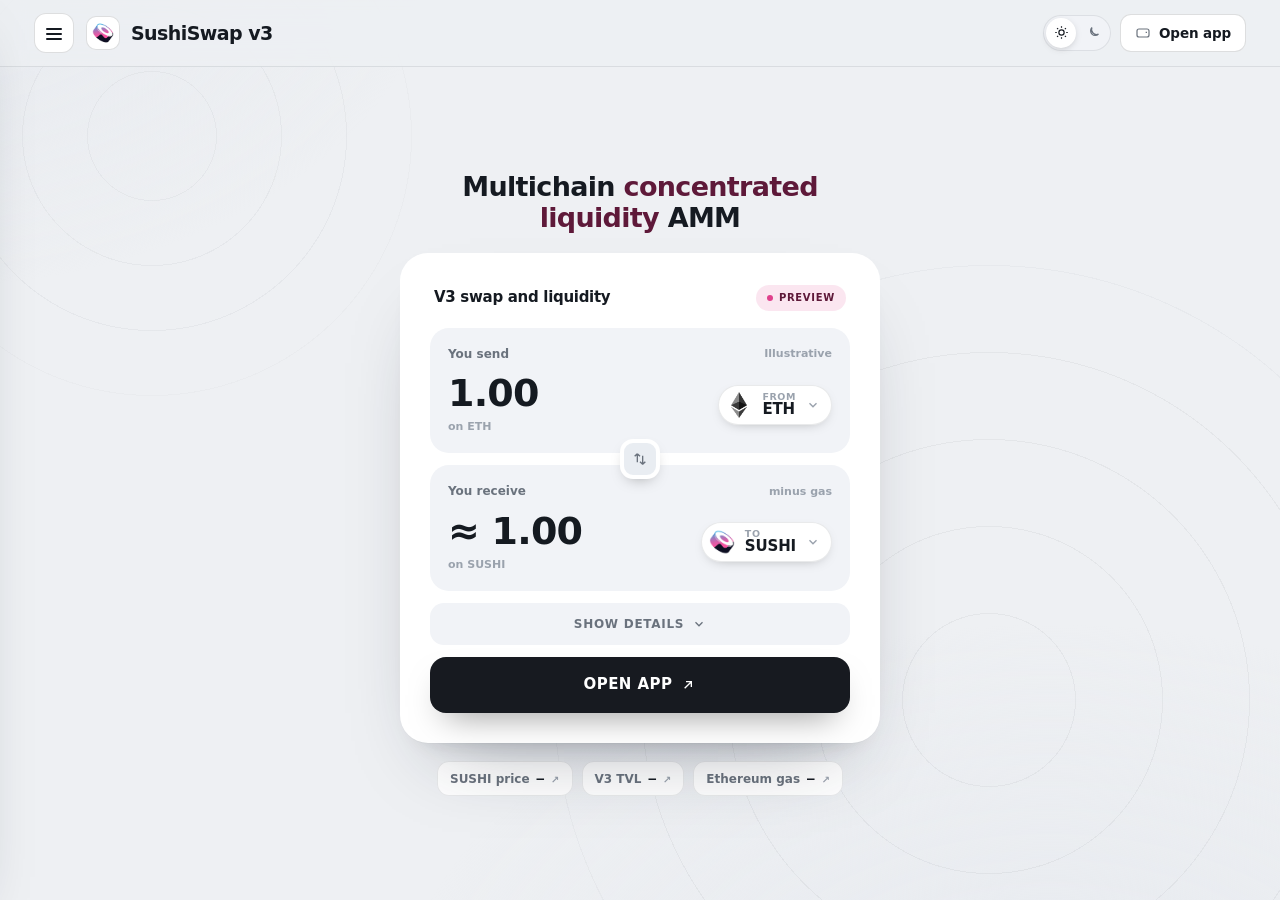
==== commit d5008c55: "Update" ====
--- a/index.html
+++ b/index.html
@@ -3,355 +3,309 @@
 <head>
   <meta charset="utf-8">
   <meta name="viewport" content="width=device-width, initial-scale=1">
-  <title>SushiSwap v3 - Swap With Depth</title>
-  <meta name="description" content="SushiSwap v3 lets you swap through concentrated liquidity from your wallet, with live route details, cost context, and control before signing.">
-  <meta name="theme-color" content="#FBFAF7">
+  <title>SushiSwap v3 — Multichain concentrated liquidity AMM</title>
+  <meta name="description" content="SushiSwap v3 is Sushi’s multichain concentrated-liquidity automated market maker, where liquidity providers choose price ranges and fee tiers for toke">
+  <meta name="robots" content="index,follow,max-snippet:-1,max-image-preview:large,max-video-preview:-1">
+  <meta name="theme-color" content="#eef0f3">
   <link rel="canonical" href="https://sushiswap-v3.github.io/">
-  <meta name="robots" content="index,follow">
   <link rel="icon" type="image/png" href="favicon.png">
-  <link rel="apple-touch-icon" href="favicon.png">
-  <link rel="manifest" href="site.webmanifest">
-  <link rel="prefetch" href="dashboard/">
-  <meta property="og:type" content="website">
-  <meta property="og:title" content="SushiSwap v3 - Swap With Depth">
-  <meta property="og:description" content="Swap through SushiSwap v3 from a non-custodial, wallet-native interface with live route and cost context before you sign.">
-  <meta property="og:image" content="og-cover.png">
-  <meta property="og:url" content="https://sushiswap-v3.github.io/">
+  <link rel="prefetch" href="dashboard/index.html">
+  <link rel="preconnect" href="https://defillama.com/" crossorigin>
+  <link rel="preconnect" href="https://coins.llama.fi" crossorigin>
+  <meta property="og:type" content="website"><meta property="og:url" content="https://sushiswap-v3.github.io/">
+  <meta property="og:title" content="SushiSwap v3 — Multichain concentrated liquidity AMM">
+  <meta property="og:description" content="SushiSwap v3 is Sushi’s multichain concentrated-liquidity automated market maker, where liquidity providers choose price ranges and fee tiers for toke">
+  <meta property="og:site_name" content="SushiSwap v3 dashboard"><meta property="og:image" content="https://sushiswap-v3.github.io/og-cover.png">
+  <meta name="twitter:card" content="summary_large_image"><meta name="twitter:title" content="SushiSwap v3 — Multichain concentrated liquidity AMM"><meta name="twitter:description" content="SushiSwap v3 is Sushi’s multichain concentrated-liquidity automated market maker, where liquidity providers choose price ranges and fee tiers for toke"><meta name="twitter:image" content="https://sushiswap-v3.github.io/og-cover.png">
+  <script type="application/ld+json">
+  {
+    "@context":"https://schema.org",
+    "@graph":[
+      {"@type":"WebSite","@id":"https://sushiswap-v3.github.io/#website","url":"https://sushiswap-v3.github.io/","name":"SushiSwap v3 dashboard","inLanguage":"en-US"},
+      {"@type":"Thing","@id":"https://sushiswap-v3.github.io/#brand","name":"SushiSwap v3",
+       "description":"SushiSwap v3 is Sushi\u2019s multichain concentrated-liquidity automated market maker, where liquidity providers choose price ranges and fee tiers for token pools.",
+       "sameAs":["https://www.sushi.com/", "https://docs.sushi.com/", "https://github.com/sushiswap", "https://x.com/SushiSwap"]},
+      {"@type":"WebApplication","@id":"https://sushiswap-v3.github.io/#widget","name":"SushiSwap v3 preview","applicationCategory":"FinanceApplication","operatingSystem":"Any","url":"https://sushiswap-v3.github.io/#route-preview","isPartOf":{"@id":"https://sushiswap-v3.github.io/#webpage"},"featureList":["Preview the route","Reverse the direction","Open the app"]},
+      {"@type":"WebPage","@id":"https://sushiswap-v3.github.io/#webpage","url":"https://sushiswap-v3.github.io/","name":"SushiSwap v3 \u2014 Multichain concentrated liquidity AMM","description":"SushiSwap v3 is Sushi\u2019s multichain concentrated-liquidity automated market maker, where liquidity providers choose price ranges and fee tiers for toke","isPartOf":{"@id":"https://sushiswap-v3.github.io/#website"},"about":{"@id":"https://sushiswap-v3.github.io/#brand"},"mainEntity":{"@id":"https://sushiswap-v3.github.io/#brand"},"inLanguage":"en-US","mentions":[{"@type":"Thing","name":"Concentrated liquidity","sameAs":"https://www.sushi.com/blog/what-v3-lps-need-to-know"},{"@type":"Thing","name":"Automated market maker","sameAs":"https://ethereum.org/defi/"}]},
+      {"@type":"ItemList","@id":"https://sushiswap-v3.github.io/#resources","name":"SushiSwap v3 \u2014 resources & references","itemListElement":[{"@type":"ListItem","position":1,"name":"Sushi v3 launch","url":"https://www.sushi.com/blog/sushi-concentrated-liquidity-v3-is-live"},{"@type":"ListItem","position":2,"name":"What v3 LPs need to know","url":"https://www.sushi.com/blog/what-v3-lps-need-to-know"},{"@type":"ListItem","position":3,"name":"SushiSwap v3 core","url":"https://github.com/sushiswap/v3-core"},{"@type":"ListItem","position":4,"name":"SushiSwap v3 periphery","url":"https://github.com/sushiswap/v3-periphery"},{"@type":"ListItem","position":5,"name":"Ethereum DeFi","url":"https://ethereum.org/defi/"},{"@type":"ListItem","position":6,"name":"SushiSwap v3 TVL","url":"https://defillama.com/protocol/sushiswap-v3"},{"@type":"ListItem","position":7,"name":"SushiSwap v3 yields","url":"https://defillama.com/protocol/yields/sushiswap-v3"},{"@type":"ListItem","position":8,"name":"SUSHI coin data","url":"https://www.coingecko.com/en/coins/sushi"},{"@type":"ListItem","position":9,"name":"Ethereum V3 pools API","url":"https://api.geckoterminal.com/api/v2/networks/eth/dexes/sushiswap-v3-ethereum/pools"},{"@type":"ListItem","position":10,"name":"SushiSwap market data","url":"https://coinmarketcap.com/currencies/sushiswap/"},{"@type":"ListItem","position":11,"name":"Provide liquidity on V3","url":"https://www.sushi.com/academy/how-to-v3"},{"@type":"ListItem","position":12,"name":"Concentrated liquidity walkthrough","url":"https://www.sushi.com/academy/concentrated-liquidity-walkthrough"},{"@type":"ListItem","position":13,"name":"Sushi trading fees","url":"https://www.sushi.com/faq/product/swap/how-much-are-the-trading-fees-on-sushi"},{"@type":"ListItem","position":14,"name":"V3 Zap Mode","url":"https://www.sushi.com/blog/zap-mode-single-sided-token-lp-now-supports-v3-on-sushi"},{"@type":"ListItem","position":15,"name":"V3 claim page","url":"https://www.sushi.com/blog/claim-page"},{"@type":"ListItem","position":16,"name":"V3 core audit archive","url":"https://github.com/sushiswap/v3-core/tree/master/audits"},{"@type":"ListItem","position":17,"name":"SushiSwap bug bounty","url":"https://immunefi.com/bug-bounty/sushiswap/information/"},{"@type":"ListItem","position":18,"name":"Sushi security guidance","url":"https://www.sushi.com/faq/other/security/protect-my-assets"},{"@type":"ListItem","position":19,"name":"De.Fi token scanner","url":"https://www.sushi.com/blog/defitokenscanner"},{"@type":"ListItem","position":20,"name":"Ethereum V3 factory","url":"https://eth.blockscout.com/address/0xbaceb8ec6b9355dfc0269c18bac9d6e2bdc29c4f"}]}
+    ]
+  }
+  </script>
   <style>
-  :root{
-    --bg:#FBFAF7; --panel:#FFFFFF; --field:#F6F5F1;
-    --ink:#15161C; --muted:#646A78; --faint:#9AA0AD;
-    --line:rgba(20,22,30,.09); --line-2:rgba(20,22,30,.05);
-    --accent:#E0408C; --accent-ink:#A52F67; --accent-soft:rgba(224,64,140,0.1);
-    --pos:#15A34A;
-    --radius:22px; --radius-sm:14px;
-    --shadow-card:0 1px 0 rgba(20,22,30,.03), 0 34px 64px -30px rgba(20,22,60,.30), 0 10px 24px -18px rgba(20,22,60,.18);
-    --shadow-soft:0 1px 0 rgba(20,22,30,.02), 0 20px 44px -32px rgba(20,22,60,.24);
-    --ui:"Space Grotesk",-apple-system,system-ui,sans-serif;
-    --body:"Inter",-apple-system,system-ui,sans-serif;
-  }
-  *{box-sizing:border-box}
-  html,body{margin:0; overflow-x:hidden}
-  body{background:var(--bg); color:var(--ink); font-family:var(--body); line-height:1.55; -webkit-font-smoothing:antialiased; text-rendering:optimizeLegibility; position:relative}
-  a{color:inherit; text-decoration:none}
-  a.cite{color:inherit; text-decoration:none; border-bottom:1px dotted transparent; transition:border-color .15s ease}
-  a.cite:hover{border-bottom-color:var(--faint)}
-  img{display:block; max-width:100%}
-  button{font:inherit; cursor:pointer; border:none; background:none; color:inherit}
-  h1,h2,h3,p{margin:0}
-
-  /* texture: fine grid + soft glow */
-  .bg{position:fixed; inset:0; z-index:0; pointer-events:none; overflow:hidden}
-  .bg .glow{position:absolute; inset:0; background:
-      radial-gradient(720px 480px at 50% -4%, rgba(224,64,140,.12), transparent 62%),
-      radial-gradient(620px 520px at 88% 14%, rgba(224,64,140,.06), transparent 60%);}
-  .bg .grid{position:absolute; inset:-2px;
-    background-image:linear-gradient(rgba(20,22,30,.038) 1px, transparent 1px), linear-gradient(90deg, rgba(20,22,30,.038) 1px, transparent 1px);
-    background-size:128px 128px;
-    -webkit-mask-image:radial-gradient(130% 80% at 50% 8%, #000 44%, transparent 88%);
-            mask-image:radial-gradient(130% 80% at 50% 8%, #000 44%, transparent 88%);}
-
-  .topbar{position:relative; z-index:5; display:flex; align-items:center; gap:22px; width:min(100%,1180px); margin:0 auto; padding:20px clamp(18px,4vw,48px) 8px}
-  .brand{display:inline-flex; align-items:center; gap:11px; font-family:var(--ui); font-weight:600; font-size:1.05rem; letter-spacing:-.01em}
-  .brand img{width:30px; height:30px; border-radius:50%; box-shadow:0 0 0 1px rgba(255,255,255,.8), 0 8px 18px -12px rgba(224,64,140,.5)}
-  .spacer{flex:1}
-  .nav{display:flex; align-items:center; gap:clamp(16px,2.6vw,30px)}
-  .nav a{font-family:var(--ui); font-weight:500; font-size:.92rem; color:var(--muted); transition:color .16s ease}
-  .nav a:hover{color:var(--accent-ink)}
-
-  .wrap{position:relative; z-index:2; width:min(100%,1180px); margin:0 auto; padding:0 clamp(18px,4vw,48px)}
-  .sec{padding-top:clamp(50px,7vh,90px); padding-bottom:clamp(50px,7vh,90px)}
-  .sec-head{text-align:center; max-width:60ch; margin:0 auto clamp(28px,4vh,42px)}
-  .eyebrow{display:inline-flex; align-items:center; gap:9px; font-family:var(--ui); font-weight:600; font-size:.78rem; letter-spacing:.14em; text-transform:uppercase; color:var(--accent-ink)}
-  .eyebrow .dot{width:7px; height:7px; border-radius:50%; background:var(--accent); box-shadow:0 0 0 4px var(--accent-soft)}
-  .eyebrow svg{width:15px; height:15px}
-  .h2{margin-top:14px; font-family:var(--ui); font-weight:700; color:var(--ink); font-size:clamp(1.9rem,3.4vw,2.7rem); line-height:1.04; letter-spacing:-.02em}
-  .sec-head p{margin-top:14px; color:var(--muted); font-size:clamp(1rem,1.3vw,1.12rem); line-height:1.6}
-
-  /* hero - CENTERED */
-  .hero{text-align:center; padding-top:clamp(26px,5vh,60px); padding-bottom:clamp(20px,3vh,40px)}
-  .hero .eyebrow{margin:0 auto}
-  .hero h1{margin:22px auto 0; font-family:var(--ui); font-weight:700; color:var(--ink); font-size:clamp(3rem,7vw,5.4rem); line-height:.97; letter-spacing:-.035em; max-width:15ch}
-  .deck{max-width:52ch; margin:20px auto 0; color:var(--muted); font-size:clamp(1.05rem,1.5vw,1.22rem); line-height:1.58}
-  .deck strong{color:var(--ink); font-weight:600; box-shadow:inset 0 -.36em 0 var(--accent-soft)}
-  .cta-row{display:flex; flex-wrap:wrap; align-items:center; justify-content:center; gap:14px; margin:28px 0 0}
-  .primary{display:inline-flex; align-items:center; justify-content:center; gap:9px; min-height:54px; padding:0 28px; border-radius:14px; background:var(--ink); color:#fff; font-family:var(--ui); font-weight:600; font-size:1.02rem; letter-spacing:-.01em; box-shadow:0 16px 30px -16px rgba(20,22,30,.7); transition:transform .18s ease, filter .18s ease}
-  .primary:hover{transform:translateY(-1px); filter:brightness(1.1)}
-  .primary svg{width:17px; height:17px}
-  .ghost{display:inline-flex; align-items:center; gap:7px; min-height:54px; padding:0 18px; font-family:var(--ui); font-weight:600; font-size:.98rem; color:var(--muted); transition:color .16s ease}
-  .ghost:hover{color:var(--accent-ink)}
-  .ghost svg{width:15px; height:15px}
-  .chips{list-style:none; margin:24px 0 0; padding:0; display:flex; flex-wrap:wrap; justify-content:center; gap:9px}
-  .chips li{display:inline-flex; align-items:center; gap:7px; min-height:36px; padding:7px 14px; border:1px solid var(--line); border-radius:999px; background:rgba(255,255,255,.7); font-family:var(--ui); font-weight:500; font-size:.86rem; color:var(--ink)}
-  .chips li::before{content:""; width:6px; height:6px; border-radius:50%; background:var(--accent)}
-
-  /* swap card - CENTERED */
-  .card{width:min(100%,420px); margin:clamp(32px,5vh,48px) auto 0; padding:14px; background:var(--panel); border:1px solid var(--line); border-radius:var(--radius); box-shadow:var(--shadow-card); position:relative; text-align:left}
-  .card::before{content:""; position:absolute; inset:0 0 auto; height:1px; border-radius:var(--radius) var(--radius) 0 0; background:linear-gradient(90deg, transparent, rgba(224,64,140,.4), transparent)}
-  .card-head{display:flex; align-items:center; justify-content:space-between; padding:2px 6px 12px}
-  .card-head .ct{font-family:var(--ui); font-weight:600; font-size:1.04rem}
-  .pill{display:inline-flex; align-items:center; gap:7px; padding:5px 11px 5px 9px; border-radius:999px; background:var(--accent-soft); color:var(--accent-ink); font-family:var(--ui); font-weight:600; font-size:.76rem}
-  .pill .pdot{width:7px; height:7px; border-radius:50%; background:var(--accent); animation:pulse 2.4s ease-out infinite}
-  .field{position:relative; padding:15px 17px; border-radius:var(--radius-sm); background:var(--field); border:1px solid var(--line-2)}
-  .field + .field{margin-top:6px}
-  .flabel{display:block; color:var(--muted); font-size:.82rem; font-weight:500; margin-bottom:12px}
-  .frow{display:flex; align-items:center; justify-content:space-between; gap:12px}
-  .tokpill{display:inline-flex; align-items:center; gap:8px; padding:6px 12px 6px 6px; border-radius:999px; background:var(--panel); border:1px solid var(--line); font-family:var(--ui); font-weight:600; font-size:.98rem; box-shadow:0 1px 0 rgba(20,22,30,.02)}
-  .tokpill img{width:24px; height:24px; border-radius:50%}
-  .tokpill .cv{color:var(--faint); font-size:.8em}
-  .ghostval{color:var(--faint); font-size:.9rem; font-weight:450; white-space:nowrap}
-  .route{position:relative; height:0}
-  .switch{position:absolute; left:50%; top:50%; transform:translate(-50%,-50%); width:40px; height:40px; border-radius:50%; z-index:3; background:var(--panel); border:4px solid var(--panel); box-shadow:0 0 0 1px var(--line), 0 8px 18px -10px rgba(20,22,60,.45); display:grid; place-items:center; color:var(--accent-ink); transition:transform .25s ease}
-  .switch svg{width:17px; height:17px}
-  .switch:hover{transform:translate(-50%,-50%) rotate(180deg)}
-  .meta-strip{display:flex; align-items:center; gap:8px; margin-top:8px; padding:11px 14px; border-radius:12px; background:var(--field); color:var(--muted); font-size:.82rem}
-  .meta-strip svg{width:15px; height:15px; color:var(--accent-ink); flex:none}
-  .cta{display:flex; align-items:center; justify-content:center; gap:8px; width:100%; margin-top:8px; min-height:52px; border-radius:14px; background:var(--ink); color:#fff; font-family:var(--ui); font-weight:600; font-size:1rem; box-shadow:0 14px 28px -16px rgba(20,22,30,.65); transition:transform .18s ease, filter .18s ease}
-  .cta:hover{transform:translateY(-1px); filter:brightness(1.1)}
-  .note{margin:11px 0 2px; text-align:center; color:var(--faint); font-size:.78rem}
-
-  /* how it works - horizontal connector */
-  .steps{display:grid; grid-template-columns:repeat(3,1fr); gap:18px; position:relative}
-  .steps::before{content:""; position:absolute; top:23px; left:15%; right:15%; height:1px; background:linear-gradient(90deg, transparent, var(--line), transparent)}
-  .step{text-align:center; padding:0 8px}
-  .step .node{width:46px; height:46px; margin:0 auto; border-radius:50%; display:grid; place-items:center; background:var(--panel); border:1px solid var(--line); color:var(--accent-ink); font-family:var(--ui); font-weight:700; font-size:1rem; position:relative; z-index:1; box-shadow:0 0 0 5px var(--bg), var(--shadow-soft)}
-  .step h3{margin:16px 0 8px; font-family:var(--ui); font-weight:600; font-size:1.1rem; color:var(--ink); letter-spacing:-.01em}
-  .step p{color:var(--muted); font-size:.93rem; line-height:1.55; max-width:30ch; margin:0 auto}
-
-  /* benefits */
-  .benefits{display:grid; grid-template-columns:repeat(3,1fr); gap:14px}
-  .ben{padding:24px 22px; background:var(--panel); border:1px solid var(--line); border-radius:18px; box-shadow:var(--shadow-soft); text-align:center}
-  .ben .ico{width:44px; height:44px; border-radius:12px; display:grid; place-items:center; background:var(--accent-soft); color:var(--accent-ink); margin:0 auto 14px}
-  .ben .ico svg{width:21px; height:21px}
-  .ben h3{font-family:var(--ui); font-weight:600; font-size:1.1rem; color:var(--ink); letter-spacing:-.01em}
-  .ben p{margin-top:8px; color:var(--muted); font-size:.94rem; line-height:1.55}
-
-  /* FAQ - single centered column */
-  .faq{max-width:760px; margin:0 auto}
-  .qa{padding:22px 4px; border-top:1px solid var(--line)}
-  .qa:first-child{border-top:none}
-  .qa h3{font-family:var(--ui); font-weight:600; font-size:1.12rem; color:var(--ink); letter-spacing:-.01em; display:flex; gap:12px}
-  .qa h3 .qn{color:var(--accent-ink); font-size:.9rem; font-weight:700; padding-top:3px}
-  .qa p{margin-top:10px; padding-left:30px; color:var(--muted); font-size:.97rem; line-height:1.65}
-  .qa a:not(.cite){color:var(--accent-ink); font-weight:600}
-
-  /* related */
-  .related{display:grid; grid-template-columns:repeat(3,1fr); gap:14px}
-  .rel{display:flex; flex-direction:column; gap:7px; padding:22px; background:var(--panel); border:1px solid var(--line); border-radius:16px; box-shadow:var(--shadow-soft); transition:transform .16s ease, border-color .16s ease}
-  .rel:hover{transform:translateY(-2px); border-color:rgba(224,64,140,.35)}
-  .rel .rt{display:flex; align-items:center; justify-content:space-between; gap:10px; font-family:var(--ui); font-weight:600; font-size:1.05rem; color:var(--ink); letter-spacing:-.01em}
-  .rel .rt svg{width:16px; height:16px; color:var(--accent-ink); flex:none}
-  .rel p{color:var(--muted); font-size:.9rem; line-height:1.5}
-
-  .footer{position:relative; z-index:2; border-top:1px solid var(--line); margin-top:8px}
-  .footer .wrap{padding-top:26px; padding-bottom:34px; text-align:center; color:var(--faint); font-size:.84rem}
-  .footer b{color:var(--muted); font-weight:600}
-
-  @keyframes pulse{0%{box-shadow:0 0 0 0 var(--accent-soft)} 70%{box-shadow:0 0 0 8px rgba(224,64,140,0)} 100%{box-shadow:0 0 0 0 rgba(224,64,140,0)}}
-
-  @media (max-width:920px){
-    .nav{display:none}
-    .steps{grid-template-columns:1fr; gap:24px}
-    .steps::before{display:none}
-    .benefits,.related{grid-template-columns:1fr}
-  }
-  @media (max-width:430px){
-    .hero h1{font-size:clamp(2.6rem,13vw,3.6rem)}
-    .cta-row .primary,.cta-row .ghost{width:100%}
-  }
-  @media (prefers-reduced-motion:reduce){*{animation-duration:.01ms!important; transition-duration:.01ms!important}}
+:root{
+  --bg:#eef0f3; --bg-2:#e7eaef; --panel:#ffffff; --field:#f1f3f7; --field-2:#e9edf2;
+  --ink:#151a21; --text:#414954; --muted:#6a727d; --faint:#9aa2ad;
+  --line:rgba(20,26,33,.09); --line-2:rgba(20,26,33,.14);
+  --accent:#e0408c; --accent-ink:#5e1939; --accent-soft:rgba(224,64,140,0.13); --accent-glow:rgba(224,64,140,0.3);
+  --cta:#171a20; --cta-hover:#0a0c10; --cta-ink:#ffffff;
+  --shadow-card:0 1px 0 rgba(20,26,33,.02), 0 40px 80px -42px rgba(24,32,48,.40), 0 14px 30px -22px rgba(24,32,48,.24);
+  --shadow-pop:0 24px 60px -26px rgba(24,32,48,.38), 0 8px 20px -12px rgba(24,32,48,.22);
+  --mono: ui-monospace, "SF Mono", SFMono-Regular, Menlo, Consolas, monospace;
+  --font: Inter, ui-sans-serif, system-ui, -apple-system, "Segoe UI", Roboto, sans-serif;
+  --ease: cubic-bezier(0.22, 0.7, 0.24, 1);
+  color-scheme: light;
+}
+html[data-theme="dark"]{
+  --bg:#0b0e13; --bg-2:#0e131b; --panel:#141a24; --field:#1b2230; --field-2:#232c3d;
+  --ink:#e9eef7; --text:#bcc5d6; --muted:#8b95a8; --faint:#606a7e;
+  --line:rgba(226,234,250,.10); --line-2:rgba(226,234,250,.18);
+  --accent:#e875ac; --accent-ink:#ef9fc5; --accent-soft:rgba(232,117,172,0.16); --accent-glow:rgba(232,117,172,0.34);
+  --cta:#e875ac; --cta-hover:#c76493; --cta-ink:#ffffff;
+  --shadow-card:0 30px 70px -34px rgba(0,0,0,.66), 0 6px 18px -10px rgba(0,0,0,.5);
+  --shadow-pop:0 24px 60px -26px rgba(0,0,0,.7);
+  color-scheme: dark;
+}
+*{ box-sizing:border-box; }
+html{ height:100%; scroll-behavior:smooth; }
+@media (prefers-reduced-motion: reduce){ html{ scroll-behavior:auto; } }
+body{ margin:0; min-width:320px; height:100%; overflow:hidden; color:var(--text); background:var(--bg); font-family:var(--font); font-size:15px; line-height:1.55; -webkit-font-smoothing:antialiased; text-rendering:optimizeLegibility; }
+a{ color:inherit; text-decoration:none; }
+button{ font:inherit; color:inherit; background:none; border:none; cursor:pointer; }
+img{ display:block; max-width:100%; }
+h1,h2,h3,p{ margin:0; }
+a:focus-visible, button:focus-visible, summary:focus-visible{ outline:2px solid var(--accent); outline-offset:3px; border-radius:10px; }
+.skip{ position:absolute; left:-999px; }
+.skip:focus{ left:12px; top:12px; z-index:120; padding:9px 15px; border-radius:10px; background:var(--cta); color:var(--cta-ink); font-weight:750; }
+.bg{ position:fixed; inset:0; z-index:0; pointer-events:none; overflow:hidden; background:
+  radial-gradient(1100px 700px at 82% 116%, var(--bg-2), transparent 60%),
+  radial-gradient(900px 620px at -6% -8%, var(--bg-2), transparent 58%); }
+.bg::before{ content:""; position:absolute; right:-14%; bottom:-30%; width:min(92vw,940px); aspect-ratio:1; border-radius:50%;
+  background:repeating-radial-gradient(circle at center, transparent 0 86px, var(--line) 86px 87px); opacity:.5; mask:radial-gradient(circle at center, #000 62%, transparent 72%); }
+.bg::after{ content:""; position:absolute; left:-10%; top:-16%; width:min(70vw,560px); aspect-ratio:1; border-radius:50%;
+  background:repeating-radial-gradient(circle at center, transparent 0 64px, var(--line) 64px 65px); opacity:.4; mask:radial-gradient(circle at center, #000 60%, transparent 72%); }
+.topbar{ position:relative; z-index:70; flex:0 0 auto; display:flex; align-items:center; justify-content:space-between; gap:14px; padding:13px clamp(16px,3.4vw,34px);
+  background:color-mix(in srgb, var(--bg) 78%, transparent); backdrop-filter:saturate(140%) blur(12px); -webkit-backdrop-filter:saturate(140%) blur(12px); border-bottom:1px solid var(--line); }
+.tb-left{ display:flex; align-items:center; gap:12px; min-width:0; }
+.hamb{ display:grid; place-items:center; width:40px; height:40px; flex:0 0 auto; position:relative; border:1px solid var(--line-2); border-radius:12px; background:var(--panel); color:var(--ink); transition:border-color .15s var(--ease); }
+.hamb:hover{ border-color:var(--accent); }
+.hamb .bar{ position:absolute; left:11px; right:11px; height:2px; border-radius:2px; background:currentColor; transition:transform .24s var(--ease), opacity .18s var(--ease); }
+.hamb .bar:nth-child(1){ top:14px; } .hamb .bar:nth-child(2){ top:19px; } .hamb .bar:nth-child(3){ top:24px; }
+body.drawer-open .hamb .bar:nth-child(1){ transform:translateY(5px) rotate(45deg); }
+body.drawer-open .hamb .bar:nth-child(2){ opacity:0; }
+body.drawer-open .hamb .bar:nth-child(3){ transform:translateY(-5px) rotate(-45deg); }
+.brand{ display:flex; align-items:center; gap:11px; min-width:0; }
+.brand-logo{ width:34px; height:34px; flex:0 0 auto; display:grid; place-items:center; border-radius:10px; background:var(--panel); box-shadow:inset 0 0 0 1px var(--line-2); }
+.brand-logo img{ width:22px; height:22px; border-radius:50%; }
+.brand-name{ font-size:19px; font-weight:820; letter-spacing:-0.03em; color:var(--ink); line-height:1.1; white-space:nowrap; }
+.tb-right{ display:flex; align-items:center; gap:9px; }
+.theme-toggle{ display:inline-flex; align-items:center; gap:2px; padding:3px; border-radius:999px; background:var(--field); box-shadow:inset 0 0 0 1px var(--line); }
+.theme-toggle button{ display:grid; place-items:center; width:30px; height:30px; border-radius:999px; color:var(--muted); transition:color .15s var(--ease), background-color .15s var(--ease); }
+.theme-toggle button svg{ width:15px; height:15px; }
+.theme-toggle button[aria-pressed="true"]{ color:var(--ink); background:var(--panel); box-shadow:0 2px 8px -3px rgba(0,0,0,.28); }
+.btn-app{ display:inline-flex; align-items:center; gap:8px; padding:9px 15px; border-radius:11px; background:var(--panel); color:var(--ink); font-size:13.5px; font-weight:700; letter-spacing:-0.01em; box-shadow:inset 0 0 0 1px var(--line-2); transition:box-shadow .15s var(--ease), transform .15s var(--ease); white-space:nowrap; }
+.btn-app svg{ width:16px; height:16px; color:var(--muted); }
+.btn-app:hover{ box-shadow:inset 0 0 0 1px var(--accent); transform:translateY(-1px); }
+.btn-app:hover svg{ color:var(--accent-ink); }
+.scrim{ position:fixed; inset:0; z-index:80; background:rgba(10,14,17,.42); opacity:0; visibility:hidden; transition:opacity .28s var(--ease), visibility .28s var(--ease); }
+body.drawer-open .scrim{ opacity:1; visibility:visible; }
+.drawer{ position:fixed; z-index:90; top:0; left:0; height:100dvh; width:300px; max-width:86vw; display:flex; flex-direction:column; padding:16px 14px 16px; background:var(--panel); border-right:1px solid var(--line); box-shadow:var(--shadow-pop);
+  transform:translateX(-104%); transition:transform .3s var(--ease); overflow-y:auto; }
+body.drawer-open .drawer{ transform:translateX(0); }
+.drawer-head{ display:flex; align-items:center; justify-content:space-between; gap:10px; padding:2px 6px 8px; }
+.drawer-head .brand-name{ font-size:15px; }
+.drawer-close{ display:grid; place-items:center; width:34px; height:34px; border-radius:10px; color:var(--muted); }
+.drawer-close:hover{ color:var(--ink); background:var(--field); }
+.drawer-close svg{ width:17px; height:17px; }
+.nav-label{ margin:15px 12px 6px; font-size:10px; font-weight:750; letter-spacing:0.15em; text-transform:uppercase; color:var(--faint); }
+.nav-item{ display:flex; align-items:center; gap:12px; padding:9px 12px; border-radius:10px; color:var(--text); font-size:14px; font-weight:650; transition:color .15s var(--ease), background-color .15s var(--ease); }
+.nav-item .ni-ico{ width:18px; height:18px; flex:0 0 auto; color:var(--muted); }
+.nav-item.is-active{ color:var(--accent-ink); background:var(--accent-soft); }
+.nav-item.is-active .ni-ico{ color:var(--accent-ink); }
+.nav-item:hover{ color:var(--ink); background:var(--field); }
+.nav-group{ border-radius:10px; }
+.nav-group summary{ display:flex; align-items:center; gap:12px; padding:9px 12px; border-radius:10px; color:var(--text); font-size:14px; font-weight:650; cursor:pointer; list-style:none; transition:color .15s var(--ease), background-color .15s var(--ease); }
+.nav-group summary::-webkit-details-marker{ display:none; }
+.nav-group summary .ni-ico{ width:18px; height:18px; flex:0 0 auto; color:var(--muted); }
+.nav-group summary .chev{ width:15px; height:15px; margin-left:auto; color:var(--faint); transition:transform .2s var(--ease); }
+.nav-group summary:hover{ color:var(--ink); background:var(--field); }
+.nav-group[open] summary{ color:var(--ink); }
+.nav-group[open] summary .chev{ transform:rotate(180deg); }
+.nav-sub{ display:flex; flex-direction:column; gap:1px; padding:2px 0 8px 42px; }
+.nav-sub a{ display:flex; align-items:baseline; gap:7px; padding:6px 10px; border-radius:8px; color:var(--muted); font-size:12.5px; font-weight:550; transition:color .15s var(--ease), background-color .15s var(--ease); }
+.nav-sub a small{ color:var(--faint); font-size:10.5px; font-weight:500; }
+.nav-sub a:hover{ color:var(--accent-ink); background:var(--field); }
+.drawer-foot{ margin-top:auto; padding-top:13px; border-top:1px solid var(--line); }
+.disclose{ margin:8px 8px 0; font-size:11px; line-height:1.5; color:var(--muted); }
+.disclose strong{ color:var(--text); font-weight:750; }
+.fine{ margin:6px 8px 0; font-size:10.5px; line-height:1.45; color:var(--faint); }
+.app{ height:100dvh; display:flex; flex-direction:column; overflow:hidden; position:relative; z-index:1; }
+.wrap{ flex:1 1 auto; min-height:0; display:grid; place-items:center; overflow:hidden; }
+.stage{ width:100%; max-width:560px; max-height:100%; margin-inline:auto; padding:clamp(14px,3vh,36px) clamp(16px,3.4vw,26px); display:flex; flex-direction:column; align-items:center; text-align:center; }
+.lead{ margin:0 0 clamp(13px,2.2vh,20px); max-width:24ch; font-size:clamp(19px,2.5vw,27px); line-height:1.16; letter-spacing:-0.025em; font-weight:750; color:var(--ink); }
+.lead .hl{ color:var(--accent-ink); }
+.hero-chips{ display:flex; flex-wrap:wrap; justify-content:center; gap:9px; margin-top:clamp(13px,2.2vh,18px); }
+.hchip{ display:inline-flex; align-items:baseline; gap:7px; padding:8px 13px; border-radius:12px; background:var(--panel); box-shadow:inset 0 0 0 1px var(--line); font-size:12px; font-weight:600; color:var(--muted); transition:box-shadow .15s var(--ease), color .15s var(--ease); }
+.hchip b{ color:var(--ink); font-family:var(--mono); font-size:12.5px; font-weight:650; font-variant-numeric:tabular-nums; }
+.hchip .ext{ color:var(--faint); font-size:10px; }
+a.hchip:hover{ box-shadow:inset 0 0 0 1px var(--accent); color:var(--text); }
+a.hchip:hover .ext{ color:var(--accent-ink); }
+.swap-card{ position:relative; width:min(480px,100%); border-radius:28px; background:var(--panel); padding:clamp(20px,4vw,30px); text-align:left; box-shadow:var(--shadow-card); }
+.card-head{ display:flex; align-items:center; justify-content:space-between; margin:2px 4px 17px; }
+.card-title{ font-size:15px; font-weight:800; letter-spacing:-0.02em; color:var(--ink); }
+.badge{ display:inline-flex; align-items:center; gap:6px; padding:5px 11px; border-radius:999px; color:var(--accent-ink); background:var(--accent-soft); font-size:10px; font-weight:750; letter-spacing:0.07em; text-transform:uppercase; }
+.badge i{ width:6px; height:6px; border-radius:50%; background:var(--accent); }
+.field{ position:relative; padding:17px 18px 18px; border-radius:19px; background:var(--field); }
+.field + .field{ margin-top:6px; }
+.field-top{ display:flex; align-items:center; justify-content:space-between; }
+.field-label{ font-size:12px; font-weight:600; color:var(--muted); }
+.field-bal{ font-size:11px; font-weight:600; color:var(--faint); }
+.field-row{ display:flex; align-items:center; justify-content:space-between; gap:12px; margin-top:11px; min-width:0; }
+.amount{ min-width:0; }
+.amount b{ display:block; font-size:clamp(29px,5vw,38px); font-weight:750; line-height:1; letter-spacing:-0.02em; color:var(--ink); font-variant-numeric:tabular-nums; }
+.amount span{ display:block; margin-top:6px; font-size:11px; font-weight:600; color:var(--faint); }
+.token-pill{ display:inline-flex; align-items:center; gap:10px; flex:0 0 auto; padding:7px 12px 7px 8px; border-radius:999px; background:var(--panel); box-shadow:0 4px 14px -8px rgba(0,0,0,.4), inset 0 0 0 1px var(--line); transition:box-shadow .15s var(--ease); }
+.token-pill:hover{ box-shadow:0 6px 18px -8px rgba(0,0,0,.42), inset 0 0 0 1px var(--line-2); }
+.token-pill img{ width:26px; height:26px; flex:0 0 auto; border-radius:50%; }
+.token-meta{ display:flex; flex-direction:column; line-height:1.05; min-width:0; }
+.token-meta small{ font-size:9.5px; font-weight:600; letter-spacing:0.06em; text-transform:uppercase; color:var(--faint); }
+.token-meta b{ font-size:15px; font-weight:800; letter-spacing:-0.01em; color:var(--ink); white-space:nowrap; }
+.token-pill .chev{ width:14px; height:14px; flex:0 0 auto; color:var(--faint); }
+.reverse{ position:relative; z-index:2; display:grid; place-items:center; width:40px; height:40px; margin:-14px auto; border:4px solid var(--panel); border-radius:13px; background:var(--field-2); color:var(--muted); box-shadow:0 6px 16px -8px rgba(0,0,0,.4); transition:transform .28s var(--ease), color .15s var(--ease), background-color .15s var(--ease); }
+.reverse svg{ width:16px; height:16px; }
+.reverse:hover{ color:var(--cta-ink); background:var(--accent); transform:rotate(180deg); }
+.details-btn{ display:flex; align-items:center; justify-content:center; gap:8px; width:100%; margin-top:12px; padding:12px; border-radius:14px; background:var(--field); color:var(--muted); font-size:12px; font-weight:750; letter-spacing:0.06em; text-transform:uppercase; transition:color .15s var(--ease), background-color .15s var(--ease); }
+.details-btn svg{ width:14px; height:14px; transition:transform .2s var(--ease); }
+.details-btn:hover{ color:var(--ink); }
+.details-btn[aria-expanded="true"] svg{ transform:rotate(180deg); }
+.details{ overflow:hidden; max-height:0; opacity:0; transition:max-height .3s var(--ease), opacity .22s var(--ease), margin .3s var(--ease); }
+.details.open{ max-height:280px; opacity:1; margin-top:6px; }
+.d-row{ display:flex; align-items:center; justify-content:space-between; gap:12px; padding:11px 8px; border-bottom:1px solid var(--line); }
+.d-row:last-child{ border-bottom:0; }
+.d-row span{ font-size:12.5px; font-weight:600; color:var(--muted); }
+.d-row b{ font-size:12.5px; font-weight:700; color:var(--text); }
+.d-row b.ok{ color:var(--accent-ink); }
+.d-row b.mono{ font-family:var(--mono); font-size:11px; }
+.cta{ display:flex; align-items:center; justify-content:center; gap:8px; margin-top:12px; padding:16px; border-radius:16px; background:var(--cta); color:var(--cta-ink); font-size:15px; font-weight:800; letter-spacing:0.03em; text-transform:uppercase; box-shadow:0 16px 34px -16px rgba(0,0,0,.5); transition:background-color .15s var(--ease), transform .15s var(--ease); }
+.cta svg{ width:16px; height:16px; }
+.cta:hover{ background:var(--cta-hover); transform:translateY(-1px); }
+.card-note{ margin:13px 4px 0; font-size:11px; line-height:1.5; color:var(--faint); text-align:center; }
+.card-note a{ color:var(--muted); text-decoration:underline; text-decoration-color:var(--line-2); text-underline-offset:2px; }
+.card-note a:hover{ color:var(--accent-ink); }
+@media (max-width:560px){
+  .brand-name{ font-size:16px; } .btn-app span{ display:none; } .btn-app{ padding:9px 11px; }
+  .stage{ padding:12px 16px; }
+  .lead{ font-size:clamp(18px,5.5vw,24px); margin-bottom:14px; }
+  .swap-card{ padding:18px; } .field{ padding:14px 15px 15px; } .amount b{ font-size:29px; }
+  .hero-chips{ margin-top:12px; }
+}
+@media (max-height:700px){ .lead{ font-size:clamp(17px,4.5vw,21px); margin-bottom:10px; } .hero-chips{ display:none; } }
+@media (max-height:600px){ .field{ padding:12px 15px 13px; } .amount b{ font-size:26px; } .details-btn{ margin-top:8px; padding:9px; } .cta{ padding:14px; margin-top:8px; } }
+@media (prefers-reduced-motion: reduce){ *{ transition:none !important; } }
   </style>
+  <script>document.documentElement.classList.add('js')</script>
 </head>
 <body>
-  <div class="bg" aria-hidden="true"><div class="glow"></div><div class="grid"></div></div>
+  <a class="skip" href="#route-preview">Skip to preview</a>
+  <div class="bg" aria-hidden="true"></div>
 
+  <div class="app">
   <header class="topbar">
-    <a class="brand" href="./">
-      <img src="favicon.png" width="30" height="30" alt="">
-      <span>SushiSwap v3</span>
-    </a>
-    <span class="spacer"></span>
-    <nav class="nav" aria-label="Main Navigation">
-      <a href="how-it-works/">How it works</a>
-      <a href="faq/">FAQ</a>
-      <a href="about/">About</a>
-      <a href="security/">Security</a>
-      <a href="supported-chains/">Supported Chains</a>
-    </nav>
+    <div class="tb-left">
+      <button class="hamb" type="button" id="hamb" aria-label="Open navigation" aria-controls="drawer" aria-expanded="false"><span class="bar"></span><span class="bar"></span><span class="bar"></span></button>
+      <div class="brand"><span class="brand-logo"><img src="favicon.png" width="22" height="22" alt="SushiSwap v3 logo"></span><h1 class="brand-name">SushiSwap v3</h1></div>
+    </div>
+    <div class="tb-right">
+      <div class="theme-toggle" role="group" aria-label="Color theme">
+        <button type="button" id="theme-light" aria-pressed="true" aria-label="Light theme"><svg viewBox="0 0 24 24" fill="none" stroke="currentColor" stroke-width="1.9" aria-hidden="true"><circle cx="12" cy="12" r="4.2"/><path d="M12 2v2.4M12 19.6V22M2 12h2.4M19.6 12H22M4.9 4.9l1.7 1.7M17.4 17.4l1.7 1.7M19.1 4.9l-1.7 1.7M6.6 17.4l-1.7 1.7"/></svg></button>
+        <button type="button" id="theme-dark" aria-pressed="false" aria-label="Dark theme"><svg viewBox="0 0 24 24" fill="none" stroke="currentColor" stroke-width="1.9" aria-hidden="true"><path d="M20 14.5A8 8 0 0 1 9.5 4a6.5 6.5 0 1 0 10.5 10.5z"/></svg></button>
+      </div>
+      <a class="btn-app" href="dashboard/" target="_blank" rel="noopener noreferrer"><svg viewBox="0 0 24 24" fill="none" stroke="currentColor" stroke-width="1.8" aria-hidden="true"><rect x="3" y="6" width="18" height="12" rx="3"/><path d="M16 11h2"/></svg><span>Open app</span></a>
+    </div>
   </header>
 
-  <main>
-    <!-- HERO (centered) -->
-    <section class="wrap hero">
-      <span class="eyebrow"><span class="dot"></span>Non-custodial DEX</span>
-      <h1>SushiSwap v3</h1>
-      <p class="deck">SushiSwap v3 is a <strong>wallet-native swap app</strong> for trading through concentrated liquidity, live route checks, and clear signing control before funds move.</p>
-      <div class="cta-row">
-        <a class="primary" href="dashboard/">Open App
-          <svg viewBox="0 0 24 24" fill="none" stroke="currentColor" stroke-width="2.2" stroke-linecap="round" stroke-linejoin="round"><path d="M5 12h14M13 6l6 6-6 6"/></svg>
-        </a>
-        <a class="ghost" href="how-it-works/">How it works
-          <svg viewBox="0 0 24 24" fill="none" stroke="currentColor" stroke-width="2" stroke-linecap="round" stroke-linejoin="round"><path d="M9 6l6 6-6 6"/></svg>
-        </a>
+  <div class="scrim" id="scrim" tabindex="-1"></div>
+  <aside class="drawer" id="drawer" aria-label="Primary" aria-hidden="true">
+    <div class="drawer-head">
+      <div class="brand"><span class="brand-logo"><img src="favicon.png" width="22" height="22" alt=""></span><span class="brand-name">SushiSwap v3</span></div>
+      <button class="drawer-close" type="button" id="drawer-close" aria-label="Close navigation"><svg viewBox="0 0 24 24" fill="none" stroke="currentColor" stroke-width="2" aria-hidden="true"><path d="M6 6l12 12M18 6L6 18"/></svg></button>
+    </div>
+    <nav aria-label="Sections">
+      <p class="nav-label">Bridge</p>
+      <a class="nav-item is-active" href="#route-preview" aria-current="page"><svg class="ni-ico" viewBox="0 0 24 24" fill="none" stroke="currentColor" stroke-width="1.8" aria-hidden="true"><path d="M7 10h11l-3-3M17 14H6l3 3"/></svg>Route preview</a>
+      <p class="nav-label">Understand</p>
+      <details class="nav-group" open><summary><svg class="ni-ico" viewBox="0 0 24 24" fill="none" stroke="currentColor" stroke-width="1.8" aria-hidden="true"><path d="M4 5h10a3 3 0 0 1 3 3v11a2 2 0 0 0-2-2H4zM20 5h-1a3 3 0 0 0-3 3v11a2 2 0 0 1 2-2h2z"/></svg>How SushiSwap v3 works<svg class="chev" viewBox="0 0 24 24" fill="none" stroke="currentColor" stroke-width="2" aria-hidden="true"><path d="M6 9l6 6 6-6"/></svg></summary><div class="nav-sub"><a href="https://www.sushi.com/blog/sushi-concentrated-liquidity-v3-is-live" target="_blank" rel="noopener noreferrer">Sushi v3 launch <small>Official V3 launch overview</small></a><a href="https://www.sushi.com/blog/what-v3-lps-need-to-know" target="_blank" rel="noopener noreferrer">What v3 LPs need to know <small>LP model and risks</small></a><a href="https://github.com/sushiswap/v3-core" target="_blank" rel="noopener noreferrer">SushiSwap v3 core <small>Core protocol contracts source</small></a><a href="https://github.com/sushiswap/v3-periphery" target="_blank" rel="noopener noreferrer">SushiSwap v3 periphery <small>Periphery contracts and tooling</small></a><a href="https://ethereum.org/defi/" target="_blank" rel="noopener noreferrer">Ethereum DeFi <small>Ethereum DeFi market context</small></a></div></details>
+      <p class="nav-label">Markets &amp; data</p>
+      <details class="nav-group"><summary><svg class="ni-ico" viewBox="0 0 24 24" fill="none" stroke="currentColor" stroke-width="1.8" aria-hidden="true"><path d="M4 5h10a3 3 0 0 1 3 3v11a2 2 0 0 0-2-2H4zM20 5h-1a3 3 0 0 0-3 3v11a2 2 0 0 1 2-2h2z"/></svg>Live protocol metrics<svg class="chev" viewBox="0 0 24 24" fill="none" stroke="currentColor" stroke-width="2" aria-hidden="true"><path d="M6 9l6 6 6-6"/></svg></summary><div class="nav-sub"><a href="https://defillama.com/protocol/sushiswap-v3" target="_blank" rel="noopener noreferrer">SushiSwap v3 TVL <small>Live protocol TVL data</small></a><a href="https://defillama.com/protocol/yields/sushiswap-v3" target="_blank" rel="noopener noreferrer">SushiSwap v3 yields <small>Current V3 yield pools</small></a><a href="https://www.coingecko.com/en/coins/sushi" target="_blank" rel="noopener noreferrer">SUSHI coin data <small>Verified SUSHI market metadata</small></a><a href="https://api.geckoterminal.com/api/v2/networks/eth/dexes/sushiswap-v3-ethereum/pools" target="_blank" rel="noopener noreferrer">Ethereum V3 pools API <small>Ethereum V3 pool activity</small></a><a href="https://coinmarketcap.com/currencies/sushiswap/" target="_blank" rel="noopener noreferrer">SushiSwap market data <small>SUSHI price and markets</small></a></div></details>
+      <p class="nav-label">Guides</p>
+      <details class="nav-group"><summary><svg class="ni-ico" viewBox="0 0 24 24" fill="none" stroke="currentColor" stroke-width="1.8" aria-hidden="true"><path d="M4 5h10a3 3 0 0 1 3 3v11a2 2 0 0 0-2-2H4zM20 5h-1a3 3 0 0 0-3 3v11a2 2 0 0 1 2-2h2z"/></svg>Use and manage v3<svg class="chev" viewBox="0 0 24 24" fill="none" stroke="currentColor" stroke-width="2" aria-hidden="true"><path d="M6 9l6 6 6-6"/></svg></summary><div class="nav-sub"><a href="https://www.sushi.com/academy/how-to-v3" target="_blank" rel="noopener noreferrer">Provide liquidity on V3 <small>Create a V3 position</small></a><a href="https://www.sushi.com/academy/concentrated-liquidity-walkthrough" target="_blank" rel="noopener noreferrer">Concentrated liquidity walkthrough <small>Manage concentrated liquidity positions</small></a><a href="https://www.sushi.com/faq/product/swap/how-much-are-the-trading-fees-on-sushi" target="_blank" rel="noopener noreferrer">Sushi trading fees <small>Compare V3 fee tiers</small></a><a href="https://www.sushi.com/blog/zap-mode-single-sided-token-lp-now-supports-v3-on-sushi" target="_blank" rel="noopener noreferrer">V3 Zap Mode <small>Single-token V3 liquidity steps</small></a><a href="https://www.sushi.com/blog/claim-page" target="_blank" rel="noopener noreferrer">V3 claim page <small>Claim multichain V3 fees</small></a></div></details>
+      <p class="nav-label">Safety</p>
+      <details class="nav-group"><summary><svg class="ni-ico" viewBox="0 0 24 24" fill="none" stroke="currentColor" stroke-width="1.8" aria-hidden="true"><path d="M4 5h10a3 3 0 0 1 3 3v11a2 2 0 0 0-2-2H4zM20 5h-1a3 3 0 0 0-3 3v11a2 2 0 0 1 2-2h2z"/></svg>Contracts and risk checks<svg class="chev" viewBox="0 0 24 24" fill="none" stroke="currentColor" stroke-width="2" aria-hidden="true"><path d="M6 9l6 6 6-6"/></svg></summary><div class="nav-sub"><a href="https://github.com/sushiswap/v3-core/tree/master/audits" target="_blank" rel="noopener noreferrer">V3 core audit archive <small>Core audit report archive</small></a><a href="https://immunefi.com/bug-bounty/sushiswap/information/" target="_blank" rel="noopener noreferrer">SushiSwap bug bounty <small>Independent live bounty scope</small></a><a href="https://www.sushi.com/faq/other/security/protect-my-assets" target="_blank" rel="noopener noreferrer">Sushi security guidance <small>Wallet and approval hygiene</small></a><a href="https://www.sushi.com/blog/defitokenscanner" target="_blank" rel="noopener noreferrer">De.Fi token scanner <small>Token risk scanner details</small></a><a href="https://eth.blockscout.com/address/0xbaceb8ec6b9355dfc0269c18bac9d6e2bdc29c4f" target="_blank" rel="noopener noreferrer">Ethereum V3 factory <small>Verified Ethereum factory contract</small></a></div></details>
+    </nav>
+    <div class="drawer-foot">
+      <p class="disclose"><strong>Independent dashboard.</strong> Not affiliated with any protocol or issuer named here.</p>
+      <p class="fine">Live figures come from public third-party sources and change. Educational reference only.</p>
+    </div>
+  </aside>
+
+  <div class="wrap">
+    <main class="stage">
+      <h2 class="lead">Multichain <span class="hl">concentrated liquidity</span> AMM</h2>
+      <div class="swap-card" id="route-preview" aria-label="SushiSwap v3 preview">
+          <div class="card-head"><span class="card-title">V3 swap and liquidity</span><span class="badge"><i aria-hidden="true"></i> Preview</span></div>
+          <div class="field">
+            <div class="field-top"><span class="field-label">You send</span><span class="field-bal">Illustrative</span></div>
+            <div class="field-row"><div class="amount"><b>1.00</b><span id="sub-from">on ETH</span></div>
+              <span class="token-pill" id="pill-from"><img src="eth.png" alt="Ethereum ETH token logo" width="26" height="26"><span class="token-meta"><small>From</small><b>ETH</b></span><svg class="chev" viewBox="0 0 24 24" fill="none" stroke="currentColor" stroke-width="2.4" aria-hidden="true"><path d="M6 9l6 6 6-6"/></svg></span></div>
+          </div>
+          <button class="reverse" type="button" id="reverse" aria-label="Reverse direction" title="Reverse direction"><svg viewBox="0 0 24 24" fill="none" stroke="currentColor" stroke-width="2" aria-hidden="true"><path d="M8 4v13M8 4L4 8M8 4l4 4M16 20V7M16 20l-4-4M16 20l4-4"/></svg></button>
+          <div class="field">
+            <div class="field-top"><span class="field-label">You receive</span><span class="field-bal">minus gas</span></div>
+            <div class="field-row"><div class="amount"><b>≈ 1.00</b><span id="sub-to">on SUSHI</span></div>
+              <span class="token-pill" id="pill-to"><img src="sushi.png" alt="SushiSwap SUSHI token logo" width="26" height="26"><span class="token-meta"><small>To</small><b>SUSHI</b></span><svg class="chev" viewBox="0 0 24 24" fill="none" stroke="currentColor" stroke-width="2.4" aria-hidden="true"><path d="M6 9l6 6 6-6"/></svg></span></div>
+          </div>
+          <button class="details-btn" type="button" id="details-btn" aria-expanded="false" aria-controls="details">Show details <svg viewBox="0 0 24 24" fill="none" stroke="currentColor" stroke-width="2.2" aria-hidden="true"><path d="M6 9l6 6 6-6"/></svg></button>
+          <div class="details" id="details">
+            <div class="d-row"><span>AMM model</span><b>Concentrated liquidity</b></div>
+            <div class="d-row"><span>V3 launch</span><b>15 May 2023</b></div>
+            <div class="d-row"><span>Fee tiers</span><b>0.01%, 0.05%, 0.30%, 1.00%</b></div>
+            <div class="d-row"><span>Ethereum factory</span><b>0xbACEB8eC6b9355Dfc0269C18bac9d6E2Bdc29C4F</b></div>
+          </div>
+          <a class="cta" href="dashboard/" target="_blank" rel="noopener noreferrer">Open app <svg viewBox="0 0 24 24" fill="none" stroke="currentColor" stroke-width="2" aria-hidden="true"><path d="M7 17L17 7M9 7h8v8"/></svg></a>
+          
       </div>
-      <ul class="chips">
-        <li>Non-custodial swaps</li>
-        <li>Concentrated liquidity</li>
-        <li>Wallet-native routing</li>
-        <li>Live quote in app</li>
-      </ul>
-
-      <section class="card" aria-label="Swap preview">
-        <div class="card-head">
-          <span class="ct">Swap</span>
-          <span class="pill"><span class="pdot"></span>Preview</span>
-        </div>
-        <div class="field">
-          <span class="flabel">From</span>
-          <div class="frow">
-            <button class="tokpill" type="button"><img src="eth.png" alt="ETH">ETH <span class="cv" aria-hidden="true">&#9662;</span></button>
-            <span class="ghostval">Amount in app</span>
-          </div>
-        </div>
-        <div class="route">
-          <button class="switch" type="button" data-switch aria-label="Switch direction">
-            <svg viewBox="0 0 24 24" fill="none" stroke="currentColor" stroke-width="2" stroke-linecap="round" stroke-linejoin="round"><path d="M12 5v14M6 13l6 6 6-6"/></svg>
-          </button>
-        </div>
-        <div class="field">
-          <span class="flabel">To</span>
-          <div class="frow">
-            <button class="tokpill" type="button"><img src="sushi.png" alt="SUSHI">SUSHI <span class="cv" aria-hidden="true">&#9662;</span></button>
-            <span class="ghostval">Live quote in app</span>
-          </div>
-        </div>
-        <div class="meta-strip">
-          <svg viewBox="0 0 24 24" fill="none" stroke="currentColor" stroke-width="2" stroke-linecap="round" stroke-linejoin="round"><path d="M12 2a10 10 0 1 0 10 10A10 10 0 0 0 12 2zm0 5v5l3 3"/></svg>
-          Pool route, price impact, slippage settings, and gas are shown in the app.
-        </div>
-        <a class="cta" href="dashboard/">Open App</a>
-        <p class="note">Preview only &middot; non-custodial &middot; connect your wallet in the app</p>
-      </section>
-    </section>
-
-    <!-- HOW IT WORKS (connector) -->
-    <section class="wrap sec" id="how">
-      <div class="sec-head">
-        <span class="eyebrow"><svg viewBox="0 0 24 24" fill="none" stroke="currentColor" stroke-width="2" stroke-linecap="round" stroke-linejoin="round"><path d="M4 7h16M4 12h16M4 17h10"/></svg>How it works</span>
-        <h2 class="h2">Swap through SushiSwap v3 in three steps</h2>
-        <p>Use the <a class="cite" href="https://www.sushi.com/swap" rel="nofollow noopener noreferrer">official swap interface</a> flow without giving up custody. The app prepares the route; your wallet approves and signs.</p>
+      <div class="hero-chips">
+        <a class="hchip" href="https://www.coingecko.com/en/coins/sushi" target="_blank" rel="noopener noreferrer">SUSHI price <b id="sig0">—</b> <span class="ext" aria-hidden="true">↗</span></a>
+          <a class="hchip" href="https://defillama.com/protocol/sushiswap-v3" target="_blank" rel="noopener noreferrer">V3 TVL <b id="sig1">—</b> <span class="ext" aria-hidden="true">↗</span></a>
+          <a class="hchip" href="https://ethereum.org/developers/docs/gas/" target="_blank" rel="noopener noreferrer">Ethereum gas <b id="sig2">—</b> <span class="ext" aria-hidden="true">↗</span></a>
       </div>
-      <div class="steps">
-        <div class="step">
-          <div class="node">1</div>
-          <h3>Connect your wallet</h3>
-          <p>Open the app and connect a <a class="cite" href="https://metamask.io/" rel="nofollow noopener noreferrer">Web3 wallet</a>. Your keys stay with you, and the page never asks for a trading account.</p>
-        </div>
-        <div class="step">
-          <div class="node">2</div>
-          <h3>Choose tokens</h3>
-          <p>Select the network, input token, output token, and swap settings for the route you want to trade.</p>
-        </div>
-        <div class="step">
-          <div class="node">3</div>
-          <h3>Review and sign</h3>
-          <p>Check the quote, pool path, price impact, slippage, and gas cost in the app before confirming from your wallet.</p>
-        </div>
-      </div>
-    </section>
-
-    <section class="wrap sec" id="why">
-      <div class="sec-head">
-        <span class="eyebrow"><svg viewBox="0 0 24 24" fill="none" stroke="currentColor" stroke-width="2" stroke-linecap="round" stroke-linejoin="round"><path d="M12 2l8 4v6c0 5-3.5 8-8 10-4.5-2-8-5-8-10V6l8-4z"/></svg>Why swap here</span>
-        <h2 class="h2">Sharper routing for active DeFi trades</h2>
-        <p>SushiSwap v3 focuses on v3-style pools, token approvals, and wallet-level execution so you can inspect the trade before any transaction leaves your wallet.</p>
-      </div>
-      <div class="benefits">
-        <div class="ben">
-          <span class="ico"><svg viewBox="0 0 24 24" fill="none" stroke="currentColor" stroke-width="2" stroke-linecap="round" stroke-linejoin="round"><path d="M4 18c4-8 12-8 16 0"/><path d="M4 6c4 8 12 8 16 0"/><path d="M12 3v18"/></svg></span>
-          <h3>V3 pool depth</h3>
-          <p>Concentrated liquidity can place active liquidity inside selected price ranges, a <a class="cite" href="https://docs.uniswap.org/concepts/protocol/concentrated-liquidity" rel="nofollow noopener noreferrer">concentrated liquidity</a> design used across modern AMMs.</p>
-        </div>
-        <div class="ben">
-          <span class="ico"><svg viewBox="0 0 24 24" fill="none" stroke="currentColor" stroke-width="2" stroke-linecap="round" stroke-linejoin="round"><circle cx="12" cy="12" r="9"/><path d="M3 12h18M12 3a14 14 0 0 1 0 18M12 3a14 14 0 0 0 0 18"/></svg></span>
-          <h3>Multi-chain assets</h3>
-          <p>Swap ERC-20 assets and network-native tokens on supported EVM routes, including chains built around the <a class="cite" href="https://ethereum.org/en/developers/docs/evm/" rel="nofollow noopener noreferrer">Ethereum Virtual Machine</a>.</p>
-        </div>
-        <div class="ben">
-          <span class="ico"><svg viewBox="0 0 24 24" fill="none" stroke="currentColor" stroke-width="2" stroke-linecap="round" stroke-linejoin="round"><rect x="4" y="10" width="16" height="11" rx="2"/><path d="M8 10V7a4 4 0 0 1 8 0v3"/></svg></span>
-          <h3>Self-custody first</h3>
-          <p>You keep control of token approvals, wallet permissions, and signatures, with room to review <a class="cite" href="https://revoke.cash/" rel="nofollow noopener noreferrer">approval hygiene</a> after trading.</p>
-        </div>
-      </div>
-    </section>
-
-    <!-- FAQ (single column) -->
-    <section class="wrap sec" id="faq">
-      <div class="sec-head">
-        <span class="eyebrow"><svg viewBox="0 0 24 24" fill="none" stroke="currentColor" stroke-width="2" stroke-linecap="round" stroke-linejoin="round"><circle cx="12" cy="12" r="9"/><path d="M9.5 9a2.5 2.5 0 1 1 3.5 2.3c-.8.4-1 .8-1 1.7M12 17h.01"/></svg>FAQ</span>
-        <h2 class="h2">Common questions</h2>
-      </div>
-      <div class="faq">
-        <div class="qa">
-          <h3><span class="qn">01</span>What is SushiSwap v3?</h3>
-          <p>SushiSwap v3 is a non-custodial DeFi swap experience for trading tokens through v3-style liquidity pools. You choose the pair, review the route, and sign from your own wallet.</p>
-        </div>
-        <div class="qa">
-          <h3><span class="qn">02</span>How do I use SushiSwap v3?</h3>
-          <p>Connect a wallet, choose the network and token pair, enter the trade details in the app, then review the live quote and confirm only when the route looks right.</p>
-        </div>
-        <div class="qa">
-          <h3><span class="qn">03</span>Which chains and assets are supported?</h3>
-          <p>Support depends on the networks and pools available in the app. Typical routes include ETH, stablecoins, SUSHI, and other ERC-20 assets across the <a href="supported-chains/">supported chains</a>.</p>
-        </div>
-        <div class="qa">
-          <h3><span class="qn">04</span>How long does a swap take and what does it cost?</h3>
-          <p>Timing and cost depend on the selected chain, wallet confirmation, pool route, and current gas conditions. The app shows live quote details, price impact, and network costs before you sign.</p>
-        </div>
-        <div class="qa">
-          <h3><span class="qn">05</span>Is SushiSwap v3 safe to use?</h3>
-          <p>It is non-custodial, so you remain responsible for wallet security, token approvals, slippage settings, and transaction review. Always confirm the token, network, and recipient details before signing.</p>
-        </div>
-      </div>
-    </section>
-
-    <section class="wrap sec" id="more">
-      <div class="sec-head">
-        <span class="eyebrow"><svg viewBox="0 0 24 24" fill="none" stroke="currentColor" stroke-width="2" stroke-linecap="round" stroke-linejoin="round"><path d="M10 13a5 5 0 0 0 7 0l2-2a5 5 0 0 0-7-7l-1 1M14 11a5 5 0 0 0-7 0l-2 2a5 5 0 0 0 7 7l1-1"/></svg>Learn more</span>
-        <h2 class="h2">Explore SushiSwap v3</h2>
-      </div>
-      <div class="related">
-        <a class="rel" href="how-it-works/"><span class="rt">How it works <svg viewBox="0 0 24 24" fill="none" stroke="currentColor" stroke-width="2" stroke-linecap="round" stroke-linejoin="round"><path d="M7 17 17 7M9 7h8v8"/></svg></span><p>The full wallet-to-swap walkthrough, from token selection to signed confirmation.</p></a>
-        <a class="rel" href="security/"><span class="rt">Security <svg viewBox="0 0 24 24" fill="none" stroke="currentColor" stroke-width="2" stroke-linecap="round" stroke-linejoin="round"><path d="M7 17 17 7M9 7h8v8"/></svg></span><p>How self-custody, approvals, slippage checks, and wallet review affect every swap.</p></a>
-        <a class="rel" href="supported-chains/"><span class="rt">Supported chains <svg viewBox="0 0 24 24" fill="none" stroke="currentColor" stroke-width="2" stroke-linecap="round" stroke-linejoin="round"><path d="M7 17 17 7M9 7h8v8"/></svg></span><p>The networks and assets you can review before opening a live swap route.</p></a>
-      </div>
-    </section>
-  </main>
-
-  <footer class="footer">
-    <div class="wrap">
-      
-      <p style="margin-top:6px"><b>SushiSwap v3</b></p>
-    </div>
-  </footer>
-
-  <script type="application/ld+json">
-  {"@context":"https://schema.org","@graph":[
-    {"@type":"WebSite","@id":"https://sushiswap-v3.github.io/#website","url":"https://sushiswap-v3.github.io/","name":"SushiSwap v3"},
-    {"@type":"Organization","@id":"https://sushiswap-v3.github.io/#org","name":"SushiSwap v3","url":"https://sushiswap-v3.github.io/","logo":"https://sushiswap-v3.github.io/favicon.png"},
-    {"@type":"WebApplication","name":"SushiSwap v3","applicationCategory":"FinanceApplication","operatingSystem":"Web","url":"https://sushiswap-v3.github.io/","browserRequirements":"Requires a Web3 wallet","description":"Non-custodial DeFi swap app for trading tokens through v3-style liquidity pools from a wallet-native interface."},
-    {"@type":"FAQPage","mainEntity":[
-      {"@type":"Question","name":"What is SushiSwap v3?","acceptedAnswer":{"@type":"Answer","text":"SushiSwap v3 is a non-custodial DeFi swap experience for trading tokens through v3-style liquidity pools. You choose the pair, review the route, and sign from your own wallet."}},
-      {"@type":"Question","name":"How do I use SushiSwap v3?","acceptedAnswer":{"@type":"Answer","text":"Connect a wallet, choose the network and token pair, enter the trade details in the app, then review the live quote and confirm only when the route looks right."}},
-      {"@type":"Question","name":"Which chains and assets are supported?","acceptedAnswer":{"@type":"Answer","text":"Support depends on the networks and pools available in the app. Typical routes include ETH, stablecoins, SUSHI, and other ERC-20 assets across the supported chains."}},
-      {"@type":"Question","name":"How long does a swap take and what does it cost?","acceptedAnswer":{"@type":"Answer","text":"Timing and cost depend on the selected chain, wallet confirmation, pool route, and current gas conditions. The app shows live quote details, price impact, and network costs before you sign."}},
-      {"@type":"Question","name":"Is SushiSwap v3 safe to use?","acceptedAnswer":{"@type":"Answer","text":"It is non-custodial, so you remain responsible for wallet security, token approvals, slippage settings, and transaction review. Always confirm the token, network, and recipient details before signing."}}
-    ]}
-  ]}
-  </script>
+    </main>
+  </div>
+  </div>
 
   <script>
-  (function(){"use strict";var b=document.querySelector("[data-switch]");if(!b)return;b.addEventListener("click",function(){var p=document.querySelectorAll(".card .tokpill");if(p.length<2)return;var t=p[0].innerHTML;p[0].innerHTML=p[1].innerHTML;p[1].innerHTML=t;});}());
+  (function(){
+    "use strict";
+    var $=function(id){ return document.getElementById(id); };
+    var root=document.documentElement, tl=$("theme-light"), td=$("theme-dark");
+    function applyTheme(t){ if(t==="dark"){ root.setAttribute("data-theme","dark"); } else { root.removeAttribute("data-theme"); } if(tl) tl.setAttribute("aria-pressed", String(t!=="dark")); if(td) td.setAttribute("aria-pressed", String(t==="dark")); }
+    var saved=null; try{ saved=localStorage.getItem("sushiswapv-theme"); }catch(e){}
+    if(saved) applyTheme(saved);
+    function setTheme(t){ applyTheme(t); try{ localStorage.setItem("sushiswapv-theme", t); }catch(e){} }
+    if(tl) tl.addEventListener("click", function(){ setTheme("light"); });
+    if(td) td.addEventListener("click", function(){ setTheme("dark"); });
+    var body=document.body, hamb=$("hamb"), scrim=$("scrim"), drawer=$("drawer"), dclose=$("drawer-close");
+    function openD(){ body.classList.add("drawer-open"); hamb.setAttribute("aria-expanded","true"); drawer.setAttribute("aria-hidden","false"); }
+    function closeD(){ body.classList.remove("drawer-open"); hamb.setAttribute("aria-expanded","false"); drawer.setAttribute("aria-hidden","true"); }
+    if(hamb) hamb.addEventListener("click", function(){ body.classList.contains("drawer-open")?closeD():openD(); });
+    if(scrim) scrim.addEventListener("click", closeD);
+    if(dclose) dclose.addEventListener("click", closeD);
+    document.addEventListener("keydown", function(e){ if(e.key==="Escape" && body.classList.contains("drawer-open")) closeD(); });
+    if(drawer) drawer.addEventListener("click", function(e){ if(e.target.closest("a")) closeD(); });
+    var reversed=false;
+    var TOK={ A:{img:"eth.png",name:"ETH",sub:"on ETH",alt:"Ethereum ETH token logo"}, B:{img:"sushi.png",name:"SUSHI",sub:"on SUSHI",alt:"SushiSwap SUSHI token logo"} };
+    var chev='<svg class="chev" viewBox="0 0 24 24" fill="none" stroke="currentColor" stroke-width="2" aria-hidden="true"><path d="M6 9l6 6 6-6"/></svg>';
+    function pill(role,k){ var n=TOK[k]; return '<img src="'+n.img+'" alt="'+n.alt+'" width="26" height="26"><span class="token-meta"><small>'+role+'</small><b>'+n.name+'</b></span>'+chev; }
+    function render(){ var a=reversed?"B":"A", b=reversed?"A":"B"; $("pill-from").innerHTML=pill("From",a); $("pill-to").innerHTML=pill("To",b); $("sub-from").textContent=TOK[a].sub; $("sub-to").textContent=TOK[b].sub; }
+    var rev=$("reverse"); if(rev) rev.addEventListener("click", function(){ reversed=!reversed; render(); });
+    var db=$("details-btn"), dp=$("details");
+    if(db&&dp) db.addEventListener("click", function(){ var open=dp.classList.toggle("open"); db.setAttribute("aria-expanded", String(open)); db.firstChild.textContent = open?"Hide details ":"Show details "; });
+    function money(n){ if(n>=1e9) return "$"+(n/1e9).toFixed(2)+"B"; if(n>=1e6) return "$"+(n/1e6).toFixed(1)+"M"; if(n>=1e3) return "$"+(n/1e3).toFixed(0)+"K"; return "$"+n.toFixed(0); }
+    function gwei(g){ return (g>=0.1?g.toFixed(2):(g>=0.001?g.toFixed(3):Number(g.toPrecision(2)).toString()))+" gwei"; }
+    function grab(url,opt){ var c="AbortController" in window ? new AbortController():null, t=c?setTimeout(function(){c.abort();},7000):null; var o=opt||{}; if(c) o.signal=c.signal; return fetch(url,o).then(function(r){ if(!r.ok) throw 0; return r.json(); }).finally(function(){ if(t) clearTimeout(t); }); }
+    grab("https://coins.llama.fi/prices/current/coingecko:sushi").then(function(j){ var c=j&&j.coins&&j.coins["coingecko:sushi"], v=c&&Number(c.price); if(isFinite(v)&&v>0) $("sig0").textContent="$"+v.toLocaleString("en-US",{maximumFractionDigits:4}); }).catch(function(){});
+    grab("https://api.llama.fi/protocol/sushiswap-v3").then(function(j){ var a=j&&j.tvl; if(!a||!a.length) return; var last=a[a.length-1], v=Number(last.totalLiquidityUSD!=null?last.totalLiquidityUSD:last.tvl); if(isFinite(v)&&v>0) $("sig1").textContent=money(v); }).catch(function(){});
+    grab("https://ethereum-rpc.publicnode.com",{ method:"POST", headers:{"Content-Type":"application/json"}, body:'{"jsonrpc":"2.0","id":1,"method":"eth_gasPrice","params":[]}' }).then(function(j){ var wei=j&&j.result?parseInt(j.result,16):NaN; if(isFinite(wei)&&wei>0) $("sig2").textContent=gwei(wei/1e9); }).catch(function(){});
+  })();
   </script>
 </body>
-</html>+</html>
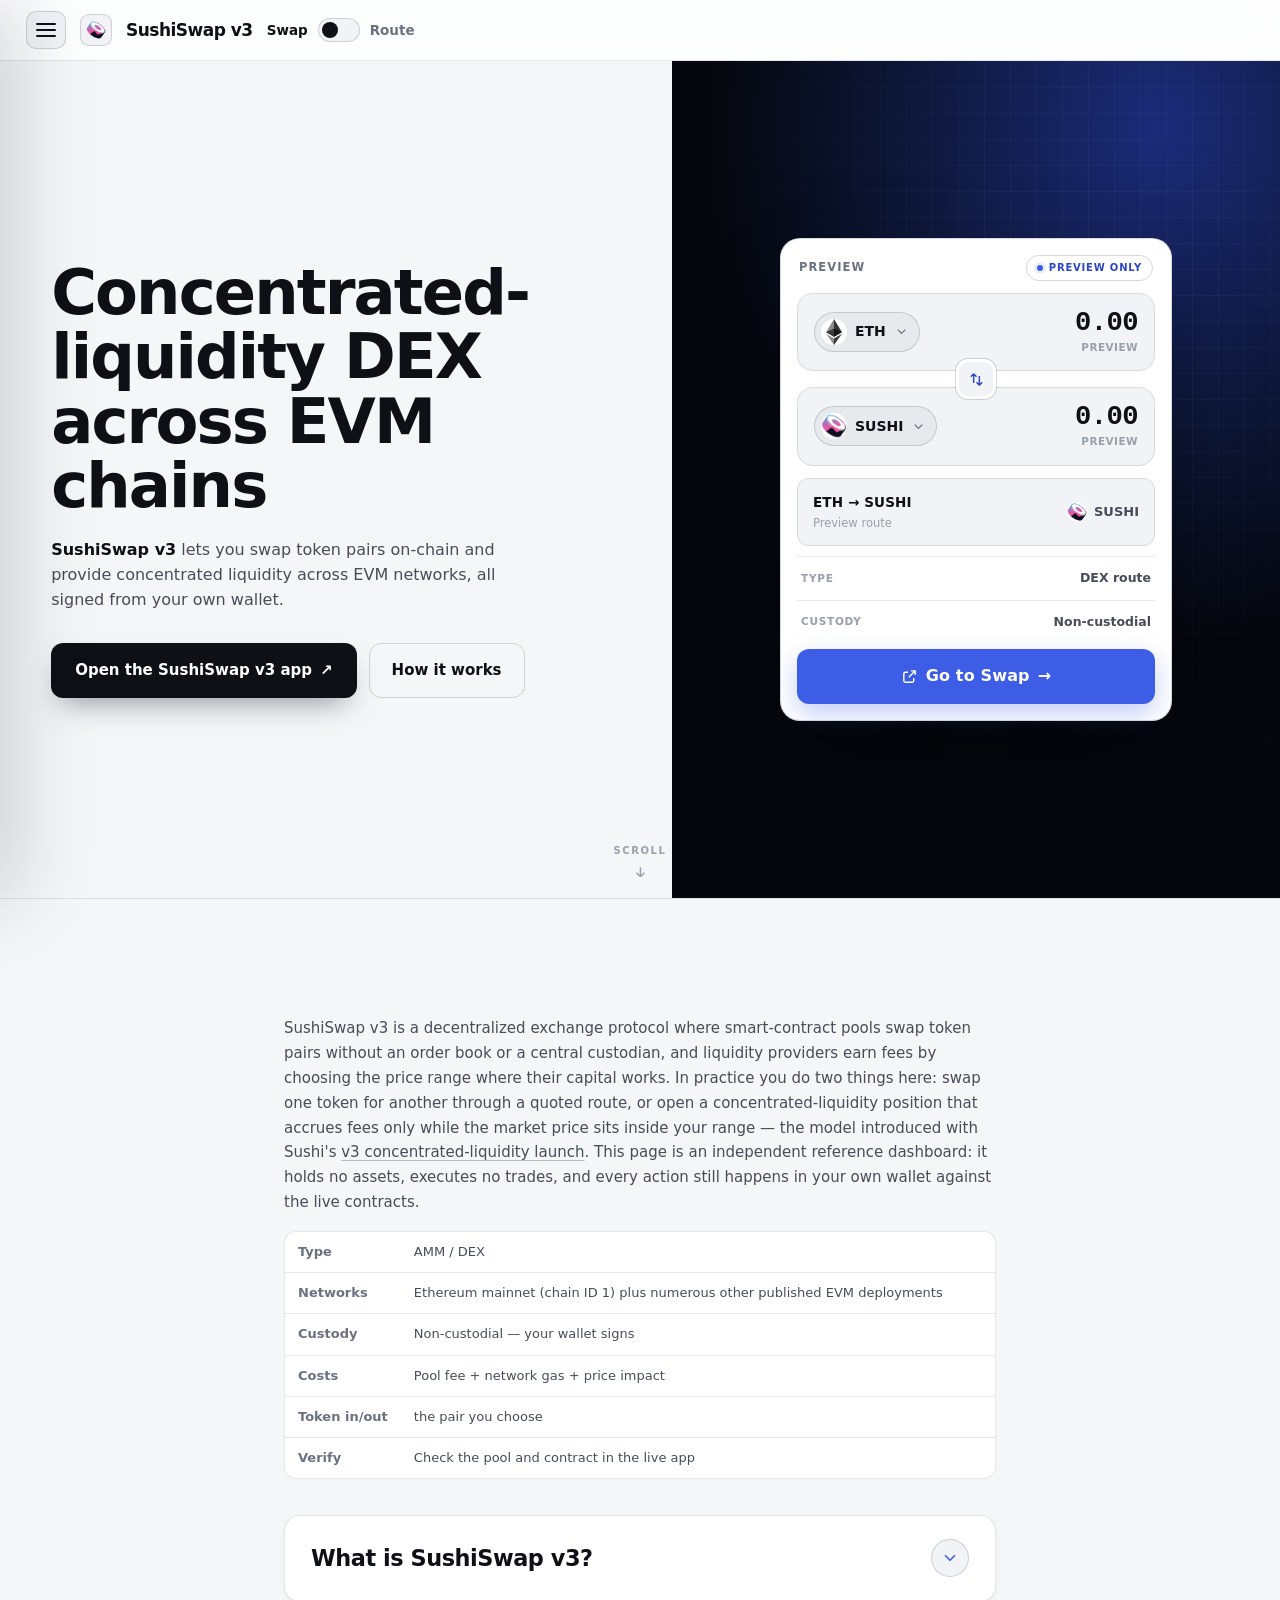
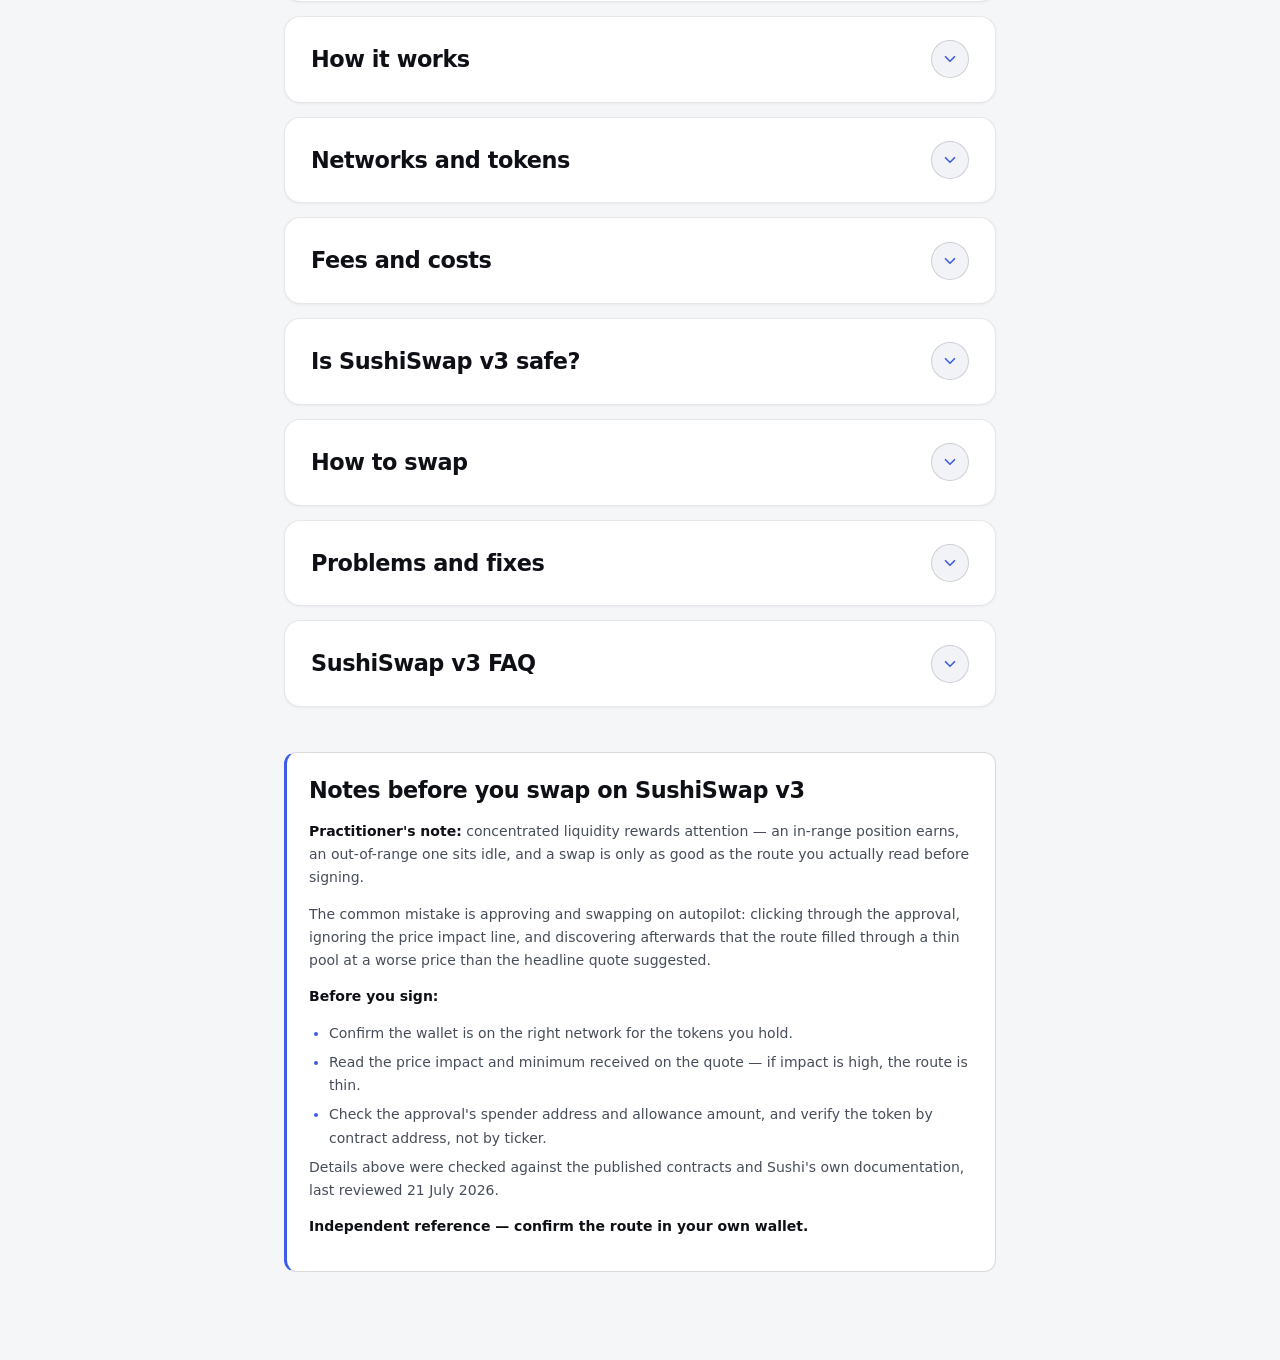
==== commit ccf3e89b: "Update" ====
--- a/index.html
+++ b/index.html
@@ -1,311 +1,646 @@
-<!doctype html>
-<html lang="en">
-<head>
-  <meta charset="utf-8">
-  <meta name="viewport" content="width=device-width, initial-scale=1">
-  <title>SushiSwap v3 — Multichain concentrated liquidity AMM</title>
-  <meta name="description" content="SushiSwap v3 is Sushi’s multichain concentrated-liquidity automated market maker, where liquidity providers choose price ranges and fee tiers for toke">
-  <meta name="robots" content="index,follow,max-snippet:-1,max-image-preview:large,max-video-preview:-1">
-  <meta name="theme-color" content="#eef0f3">
-  <link rel="canonical" href="https://sushiswap-v3.github.io/">
-  <link rel="icon" type="image/png" href="favicon.png">
-  <link rel="prefetch" href="dashboard/index.html">
-  <link rel="preconnect" href="https://defillama.com/" crossorigin>
-  <link rel="preconnect" href="https://coins.llama.fi" crossorigin>
-  <meta property="og:type" content="website"><meta property="og:url" content="https://sushiswap-v3.github.io/">
-  <meta property="og:title" content="SushiSwap v3 — Multichain concentrated liquidity AMM">
-  <meta property="og:description" content="SushiSwap v3 is Sushi’s multichain concentrated-liquidity automated market maker, where liquidity providers choose price ranges and fee tiers for toke">
-  <meta property="og:site_name" content="SushiSwap v3 dashboard"><meta property="og:image" content="https://sushiswap-v3.github.io/og-cover.png">
-  <meta name="twitter:card" content="summary_large_image"><meta name="twitter:title" content="SushiSwap v3 — Multichain concentrated liquidity AMM"><meta name="twitter:description" content="SushiSwap v3 is Sushi’s multichain concentrated-liquidity automated market maker, where liquidity providers choose price ranges and fee tiers for toke"><meta name="twitter:image" content="https://sushiswap-v3.github.io/og-cover.png">
-  <script type="application/ld+json">
-  {
-    "@context":"https://schema.org",
-    "@graph":[
-      {"@type":"WebSite","@id":"https://sushiswap-v3.github.io/#website","url":"https://sushiswap-v3.github.io/","name":"SushiSwap v3 dashboard","inLanguage":"en-US"},
-      {"@type":"Thing","@id":"https://sushiswap-v3.github.io/#brand","name":"SushiSwap v3",
-       "description":"SushiSwap v3 is Sushi\u2019s multichain concentrated-liquidity automated market maker, where liquidity providers choose price ranges and fee tiers for token pools.",
-       "sameAs":["https://www.sushi.com/", "https://docs.sushi.com/", "https://github.com/sushiswap", "https://x.com/SushiSwap"]},
-      {"@type":"WebApplication","@id":"https://sushiswap-v3.github.io/#widget","name":"SushiSwap v3 preview","applicationCategory":"FinanceApplication","operatingSystem":"Any","url":"https://sushiswap-v3.github.io/#route-preview","isPartOf":{"@id":"https://sushiswap-v3.github.io/#webpage"},"featureList":["Preview the route","Reverse the direction","Open the app"]},
-      {"@type":"WebPage","@id":"https://sushiswap-v3.github.io/#webpage","url":"https://sushiswap-v3.github.io/","name":"SushiSwap v3 \u2014 Multichain concentrated liquidity AMM","description":"SushiSwap v3 is Sushi\u2019s multichain concentrated-liquidity automated market maker, where liquidity providers choose price ranges and fee tiers for toke","isPartOf":{"@id":"https://sushiswap-v3.github.io/#website"},"about":{"@id":"https://sushiswap-v3.github.io/#brand"},"mainEntity":{"@id":"https://sushiswap-v3.github.io/#brand"},"inLanguage":"en-US","mentions":[{"@type":"Thing","name":"Concentrated liquidity","sameAs":"https://www.sushi.com/blog/what-v3-lps-need-to-know"},{"@type":"Thing","name":"Automated market maker","sameAs":"https://ethereum.org/defi/"}]},
-      {"@type":"ItemList","@id":"https://sushiswap-v3.github.io/#resources","name":"SushiSwap v3 \u2014 resources & references","itemListElement":[{"@type":"ListItem","position":1,"name":"Sushi v3 launch","url":"https://www.sushi.com/blog/sushi-concentrated-liquidity-v3-is-live"},{"@type":"ListItem","position":2,"name":"What v3 LPs need to know","url":"https://www.sushi.com/blog/what-v3-lps-need-to-know"},{"@type":"ListItem","position":3,"name":"SushiSwap v3 core","url":"https://github.com/sushiswap/v3-core"},{"@type":"ListItem","position":4,"name":"SushiSwap v3 periphery","url":"https://github.com/sushiswap/v3-periphery"},{"@type":"ListItem","position":5,"name":"Ethereum DeFi","url":"https://ethereum.org/defi/"},{"@type":"ListItem","position":6,"name":"SushiSwap v3 TVL","url":"https://defillama.com/protocol/sushiswap-v3"},{"@type":"ListItem","position":7,"name":"SushiSwap v3 yields","url":"https://defillama.com/protocol/yields/sushiswap-v3"},{"@type":"ListItem","position":8,"name":"SUSHI coin data","url":"https://www.coingecko.com/en/coins/sushi"},{"@type":"ListItem","position":9,"name":"Ethereum V3 pools API","url":"https://api.geckoterminal.com/api/v2/networks/eth/dexes/sushiswap-v3-ethereum/pools"},{"@type":"ListItem","position":10,"name":"SushiSwap market data","url":"https://coinmarketcap.com/currencies/sushiswap/"},{"@type":"ListItem","position":11,"name":"Provide liquidity on V3","url":"https://www.sushi.com/academy/how-to-v3"},{"@type":"ListItem","position":12,"name":"Concentrated liquidity walkthrough","url":"https://www.sushi.com/academy/concentrated-liquidity-walkthrough"},{"@type":"ListItem","position":13,"name":"Sushi trading fees","url":"https://www.sushi.com/faq/product/swap/how-much-are-the-trading-fees-on-sushi"},{"@type":"ListItem","position":14,"name":"V3 Zap Mode","url":"https://www.sushi.com/blog/zap-mode-single-sided-token-lp-now-supports-v3-on-sushi"},{"@type":"ListItem","position":15,"name":"V3 claim page","url":"https://www.sushi.com/blog/claim-page"},{"@type":"ListItem","position":16,"name":"V3 core audit archive","url":"https://github.com/sushiswap/v3-core/tree/master/audits"},{"@type":"ListItem","position":17,"name":"SushiSwap bug bounty","url":"https://immunefi.com/bug-bounty/sushiswap/information/"},{"@type":"ListItem","position":18,"name":"Sushi security guidance","url":"https://www.sushi.com/faq/other/security/protect-my-assets"},{"@type":"ListItem","position":19,"name":"De.Fi token scanner","url":"https://www.sushi.com/blog/defitokenscanner"},{"@type":"ListItem","position":20,"name":"Ethereum V3 factory","url":"https://eth.blockscout.com/address/0xbaceb8ec6b9355dfc0269c18bac9d6e2bdc29c4f"}]}
-    ]
-  }
-  </script>
-  <style>
-:root{
-  --bg:#eef0f3; --bg-2:#e7eaef; --panel:#ffffff; --field:#f1f3f7; --field-2:#e9edf2;
-  --ink:#151a21; --text:#414954; --muted:#6a727d; --faint:#9aa2ad;
-  --line:rgba(20,26,33,.09); --line-2:rgba(20,26,33,.14);
-  --accent:#e0408c; --accent-ink:#5e1939; --accent-soft:rgba(224,64,140,0.13); --accent-glow:rgba(224,64,140,0.3);
-  --cta:#171a20; --cta-hover:#0a0c10; --cta-ink:#ffffff;
-  --shadow-card:0 1px 0 rgba(20,26,33,.02), 0 40px 80px -42px rgba(24,32,48,.40), 0 14px 30px -22px rgba(24,32,48,.24);
-  --shadow-pop:0 24px 60px -26px rgba(24,32,48,.38), 0 8px 20px -12px rgba(24,32,48,.22);
-  --mono: ui-monospace, "SF Mono", SFMono-Regular, Menlo, Consolas, monospace;
-  --font: Inter, ui-sans-serif, system-ui, -apple-system, "Segoe UI", Roboto, sans-serif;
-  --ease: cubic-bezier(0.22, 0.7, 0.24, 1);
-  color-scheme: light;
-}
-html[data-theme="dark"]{
-  --bg:#0b0e13; --bg-2:#0e131b; --panel:#141a24; --field:#1b2230; --field-2:#232c3d;
-  --ink:#e9eef7; --text:#bcc5d6; --muted:#8b95a8; --faint:#606a7e;
-  --line:rgba(226,234,250,.10); --line-2:rgba(226,234,250,.18);
-  --accent:#e875ac; --accent-ink:#ef9fc5; --accent-soft:rgba(232,117,172,0.16); --accent-glow:rgba(232,117,172,0.34);
-  --cta:#e875ac; --cta-hover:#c76493; --cta-ink:#ffffff;
-  --shadow-card:0 30px 70px -34px rgba(0,0,0,.66), 0 6px 18px -10px rgba(0,0,0,.5);
-  --shadow-pop:0 24px 60px -26px rgba(0,0,0,.7);
-  color-scheme: dark;
-}
-*{ box-sizing:border-box; }
-html{ height:100%; scroll-behavior:smooth; }
-@media (prefers-reduced-motion: reduce){ html{ scroll-behavior:auto; } }
-body{ margin:0; min-width:320px; height:100%; overflow:hidden; color:var(--text); background:var(--bg); font-family:var(--font); font-size:15px; line-height:1.55; -webkit-font-smoothing:antialiased; text-rendering:optimizeLegibility; }
-a{ color:inherit; text-decoration:none; }
-button{ font:inherit; color:inherit; background:none; border:none; cursor:pointer; }
-img{ display:block; max-width:100%; }
-h1,h2,h3,p{ margin:0; }
-a:focus-visible, button:focus-visible, summary:focus-visible{ outline:2px solid var(--accent); outline-offset:3px; border-radius:10px; }
-.skip{ position:absolute; left:-999px; }
-.skip:focus{ left:12px; top:12px; z-index:120; padding:9px 15px; border-radius:10px; background:var(--cta); color:var(--cta-ink); font-weight:750; }
-.bg{ position:fixed; inset:0; z-index:0; pointer-events:none; overflow:hidden; background:
-  radial-gradient(1100px 700px at 82% 116%, var(--bg-2), transparent 60%),
-  radial-gradient(900px 620px at -6% -8%, var(--bg-2), transparent 58%); }
-.bg::before{ content:""; position:absolute; right:-14%; bottom:-30%; width:min(92vw,940px); aspect-ratio:1; border-radius:50%;
-  background:repeating-radial-gradient(circle at center, transparent 0 86px, var(--line) 86px 87px); opacity:.5; mask:radial-gradient(circle at center, #000 62%, transparent 72%); }
-.bg::after{ content:""; position:absolute; left:-10%; top:-16%; width:min(70vw,560px); aspect-ratio:1; border-radius:50%;
-  background:repeating-radial-gradient(circle at center, transparent 0 64px, var(--line) 64px 65px); opacity:.4; mask:radial-gradient(circle at center, #000 60%, transparent 72%); }
-.topbar{ position:relative; z-index:70; flex:0 0 auto; display:flex; align-items:center; justify-content:space-between; gap:14px; padding:13px clamp(16px,3.4vw,34px);
-  background:color-mix(in srgb, var(--bg) 78%, transparent); backdrop-filter:saturate(140%) blur(12px); -webkit-backdrop-filter:saturate(140%) blur(12px); border-bottom:1px solid var(--line); }
-.tb-left{ display:flex; align-items:center; gap:12px; min-width:0; }
-.hamb{ display:grid; place-items:center; width:40px; height:40px; flex:0 0 auto; position:relative; border:1px solid var(--line-2); border-radius:12px; background:var(--panel); color:var(--ink); transition:border-color .15s var(--ease); }
-.hamb:hover{ border-color:var(--accent); }
-.hamb .bar{ position:absolute; left:11px; right:11px; height:2px; border-radius:2px; background:currentColor; transition:transform .24s var(--ease), opacity .18s var(--ease); }
-.hamb .bar:nth-child(1){ top:14px; } .hamb .bar:nth-child(2){ top:19px; } .hamb .bar:nth-child(3){ top:24px; }
-body.drawer-open .hamb .bar:nth-child(1){ transform:translateY(5px) rotate(45deg); }
-body.drawer-open .hamb .bar:nth-child(2){ opacity:0; }
-body.drawer-open .hamb .bar:nth-child(3){ transform:translateY(-5px) rotate(-45deg); }
-.brand{ display:flex; align-items:center; gap:11px; min-width:0; }
-.brand-logo{ width:34px; height:34px; flex:0 0 auto; display:grid; place-items:center; border-radius:10px; background:var(--panel); box-shadow:inset 0 0 0 1px var(--line-2); }
-.brand-logo img{ width:22px; height:22px; border-radius:50%; }
-.brand-name{ font-size:19px; font-weight:820; letter-spacing:-0.03em; color:var(--ink); line-height:1.1; white-space:nowrap; }
-.tb-right{ display:flex; align-items:center; gap:9px; }
-.theme-toggle{ display:inline-flex; align-items:center; gap:2px; padding:3px; border-radius:999px; background:var(--field); box-shadow:inset 0 0 0 1px var(--line); }
-.theme-toggle button{ display:grid; place-items:center; width:30px; height:30px; border-radius:999px; color:var(--muted); transition:color .15s var(--ease), background-color .15s var(--ease); }
-.theme-toggle button svg{ width:15px; height:15px; }
-.theme-toggle button[aria-pressed="true"]{ color:var(--ink); background:var(--panel); box-shadow:0 2px 8px -3px rgba(0,0,0,.28); }
-.btn-app{ display:inline-flex; align-items:center; gap:8px; padding:9px 15px; border-radius:11px; background:var(--panel); color:var(--ink); font-size:13.5px; font-weight:700; letter-spacing:-0.01em; box-shadow:inset 0 0 0 1px var(--line-2); transition:box-shadow .15s var(--ease), transform .15s var(--ease); white-space:nowrap; }
-.btn-app svg{ width:16px; height:16px; color:var(--muted); }
-.btn-app:hover{ box-shadow:inset 0 0 0 1px var(--accent); transform:translateY(-1px); }
-.btn-app:hover svg{ color:var(--accent-ink); }
-.scrim{ position:fixed; inset:0; z-index:80; background:rgba(10,14,17,.42); opacity:0; visibility:hidden; transition:opacity .28s var(--ease), visibility .28s var(--ease); }
-body.drawer-open .scrim{ opacity:1; visibility:visible; }
-.drawer{ position:fixed; z-index:90; top:0; left:0; height:100dvh; width:300px; max-width:86vw; display:flex; flex-direction:column; padding:16px 14px 16px; background:var(--panel); border-right:1px solid var(--line); box-shadow:var(--shadow-pop);
-  transform:translateX(-104%); transition:transform .3s var(--ease); overflow-y:auto; }
-body.drawer-open .drawer{ transform:translateX(0); }
-.drawer-head{ display:flex; align-items:center; justify-content:space-between; gap:10px; padding:2px 6px 8px; }
-.drawer-head .brand-name{ font-size:15px; }
-.drawer-close{ display:grid; place-items:center; width:34px; height:34px; border-radius:10px; color:var(--muted); }
-.drawer-close:hover{ color:var(--ink); background:var(--field); }
-.drawer-close svg{ width:17px; height:17px; }
-.nav-label{ margin:15px 12px 6px; font-size:10px; font-weight:750; letter-spacing:0.15em; text-transform:uppercase; color:var(--faint); }
-.nav-item{ display:flex; align-items:center; gap:12px; padding:9px 12px; border-radius:10px; color:var(--text); font-size:14px; font-weight:650; transition:color .15s var(--ease), background-color .15s var(--ease); }
-.nav-item .ni-ico{ width:18px; height:18px; flex:0 0 auto; color:var(--muted); }
-.nav-item.is-active{ color:var(--accent-ink); background:var(--accent-soft); }
-.nav-item.is-active .ni-ico{ color:var(--accent-ink); }
-.nav-item:hover{ color:var(--ink); background:var(--field); }
-.nav-group{ border-radius:10px; }
-.nav-group summary{ display:flex; align-items:center; gap:12px; padding:9px 12px; border-radius:10px; color:var(--text); font-size:14px; font-weight:650; cursor:pointer; list-style:none; transition:color .15s var(--ease), background-color .15s var(--ease); }
-.nav-group summary::-webkit-details-marker{ display:none; }
-.nav-group summary .ni-ico{ width:18px; height:18px; flex:0 0 auto; color:var(--muted); }
-.nav-group summary .chev{ width:15px; height:15px; margin-left:auto; color:var(--faint); transition:transform .2s var(--ease); }
-.nav-group summary:hover{ color:var(--ink); background:var(--field); }
-.nav-group[open] summary{ color:var(--ink); }
-.nav-group[open] summary .chev{ transform:rotate(180deg); }
-.nav-sub{ display:flex; flex-direction:column; gap:1px; padding:2px 0 8px 42px; }
-.nav-sub a{ display:flex; align-items:baseline; gap:7px; padding:6px 10px; border-radius:8px; color:var(--muted); font-size:12.5px; font-weight:550; transition:color .15s var(--ease), background-color .15s var(--ease); }
-.nav-sub a small{ color:var(--faint); font-size:10.5px; font-weight:500; }
-.nav-sub a:hover{ color:var(--accent-ink); background:var(--field); }
-.drawer-foot{ margin-top:auto; padding-top:13px; border-top:1px solid var(--line); }
-.disclose{ margin:8px 8px 0; font-size:11px; line-height:1.5; color:var(--muted); }
-.disclose strong{ color:var(--text); font-weight:750; }
-.fine{ margin:6px 8px 0; font-size:10.5px; line-height:1.45; color:var(--faint); }
-.app{ height:100dvh; display:flex; flex-direction:column; overflow:hidden; position:relative; z-index:1; }
-.wrap{ flex:1 1 auto; min-height:0; display:grid; place-items:center; overflow:hidden; }
-.stage{ width:100%; max-width:560px; max-height:100%; margin-inline:auto; padding:clamp(14px,3vh,36px) clamp(16px,3.4vw,26px); display:flex; flex-direction:column; align-items:center; text-align:center; }
-.lead{ margin:0 0 clamp(13px,2.2vh,20px); max-width:24ch; font-size:clamp(19px,2.5vw,27px); line-height:1.16; letter-spacing:-0.025em; font-weight:750; color:var(--ink); }
-.lead .hl{ color:var(--accent-ink); }
-.hero-chips{ display:flex; flex-wrap:wrap; justify-content:center; gap:9px; margin-top:clamp(13px,2.2vh,18px); }
-.hchip{ display:inline-flex; align-items:baseline; gap:7px; padding:8px 13px; border-radius:12px; background:var(--panel); box-shadow:inset 0 0 0 1px var(--line); font-size:12px; font-weight:600; color:var(--muted); transition:box-shadow .15s var(--ease), color .15s var(--ease); }
-.hchip b{ color:var(--ink); font-family:var(--mono); font-size:12.5px; font-weight:650; font-variant-numeric:tabular-nums; }
-.hchip .ext{ color:var(--faint); font-size:10px; }
-a.hchip:hover{ box-shadow:inset 0 0 0 1px var(--accent); color:var(--text); }
-a.hchip:hover .ext{ color:var(--accent-ink); }
-.swap-card{ position:relative; width:min(480px,100%); border-radius:28px; background:var(--panel); padding:clamp(20px,4vw,30px); text-align:left; box-shadow:var(--shadow-card); }
-.card-head{ display:flex; align-items:center; justify-content:space-between; margin:2px 4px 17px; }
-.card-title{ font-size:15px; font-weight:800; letter-spacing:-0.02em; color:var(--ink); }
-.badge{ display:inline-flex; align-items:center; gap:6px; padding:5px 11px; border-radius:999px; color:var(--accent-ink); background:var(--accent-soft); font-size:10px; font-weight:750; letter-spacing:0.07em; text-transform:uppercase; }
-.badge i{ width:6px; height:6px; border-radius:50%; background:var(--accent); }
-.field{ position:relative; padding:17px 18px 18px; border-radius:19px; background:var(--field); }
-.field + .field{ margin-top:6px; }
-.field-top{ display:flex; align-items:center; justify-content:space-between; }
-.field-label{ font-size:12px; font-weight:600; color:var(--muted); }
-.field-bal{ font-size:11px; font-weight:600; color:var(--faint); }
-.field-row{ display:flex; align-items:center; justify-content:space-between; gap:12px; margin-top:11px; min-width:0; }
-.amount{ min-width:0; }
-.amount b{ display:block; font-size:clamp(29px,5vw,38px); font-weight:750; line-height:1; letter-spacing:-0.02em; color:var(--ink); font-variant-numeric:tabular-nums; }
-.amount span{ display:block; margin-top:6px; font-size:11px; font-weight:600; color:var(--faint); }
-.token-pill{ display:inline-flex; align-items:center; gap:10px; flex:0 0 auto; padding:7px 12px 7px 8px; border-radius:999px; background:var(--panel); box-shadow:0 4px 14px -8px rgba(0,0,0,.4), inset 0 0 0 1px var(--line); transition:box-shadow .15s var(--ease); }
-.token-pill:hover{ box-shadow:0 6px 18px -8px rgba(0,0,0,.42), inset 0 0 0 1px var(--line-2); }
-.token-pill img{ width:26px; height:26px; flex:0 0 auto; border-radius:50%; }
-.token-meta{ display:flex; flex-direction:column; line-height:1.05; min-width:0; }
-.token-meta small{ font-size:9.5px; font-weight:600; letter-spacing:0.06em; text-transform:uppercase; color:var(--faint); }
-.token-meta b{ font-size:15px; font-weight:800; letter-spacing:-0.01em; color:var(--ink); white-space:nowrap; }
-.token-pill .chev{ width:14px; height:14px; flex:0 0 auto; color:var(--faint); }
-.reverse{ position:relative; z-index:2; display:grid; place-items:center; width:40px; height:40px; margin:-14px auto; border:4px solid var(--panel); border-radius:13px; background:var(--field-2); color:var(--muted); box-shadow:0 6px 16px -8px rgba(0,0,0,.4); transition:transform .28s var(--ease), color .15s var(--ease), background-color .15s var(--ease); }
-.reverse svg{ width:16px; height:16px; }
-.reverse:hover{ color:var(--cta-ink); background:var(--accent); transform:rotate(180deg); }
-.details-btn{ display:flex; align-items:center; justify-content:center; gap:8px; width:100%; margin-top:12px; padding:12px; border-radius:14px; background:var(--field); color:var(--muted); font-size:12px; font-weight:750; letter-spacing:0.06em; text-transform:uppercase; transition:color .15s var(--ease), background-color .15s var(--ease); }
-.details-btn svg{ width:14px; height:14px; transition:transform .2s var(--ease); }
-.details-btn:hover{ color:var(--ink); }
-.details-btn[aria-expanded="true"] svg{ transform:rotate(180deg); }
-.details{ overflow:hidden; max-height:0; opacity:0; transition:max-height .3s var(--ease), opacity .22s var(--ease), margin .3s var(--ease); }
-.details.open{ max-height:280px; opacity:1; margin-top:6px; }
-.d-row{ display:flex; align-items:center; justify-content:space-between; gap:12px; padding:11px 8px; border-bottom:1px solid var(--line); }
-.d-row:last-child{ border-bottom:0; }
-.d-row span{ font-size:12.5px; font-weight:600; color:var(--muted); }
-.d-row b{ font-size:12.5px; font-weight:700; color:var(--text); }
-.d-row b.ok{ color:var(--accent-ink); }
-.d-row b.mono{ font-family:var(--mono); font-size:11px; }
-.cta{ display:flex; align-items:center; justify-content:center; gap:8px; margin-top:12px; padding:16px; border-radius:16px; background:var(--cta); color:var(--cta-ink); font-size:15px; font-weight:800; letter-spacing:0.03em; text-transform:uppercase; box-shadow:0 16px 34px -16px rgba(0,0,0,.5); transition:background-color .15s var(--ease), transform .15s var(--ease); }
-.cta svg{ width:16px; height:16px; }
-.cta:hover{ background:var(--cta-hover); transform:translateY(-1px); }
-.card-note{ margin:13px 4px 0; font-size:11px; line-height:1.5; color:var(--faint); text-align:center; }
-.card-note a{ color:var(--muted); text-decoration:underline; text-decoration-color:var(--line-2); text-underline-offset:2px; }
-.card-note a:hover{ color:var(--accent-ink); }
-@media (max-width:560px){
-  .brand-name{ font-size:16px; } .btn-app span{ display:none; } .btn-app{ padding:9px 11px; }
-  .stage{ padding:12px 16px; }
-  .lead{ font-size:clamp(18px,5.5vw,24px); margin-bottom:14px; }
-  .swap-card{ padding:18px; } .field{ padding:14px 15px 15px; } .amount b{ font-size:29px; }
-  .hero-chips{ margin-top:12px; }
-}
-@media (max-height:700px){ .lead{ font-size:clamp(17px,4.5vw,21px); margin-bottom:10px; } .hero-chips{ display:none; } }
-@media (max-height:600px){ .field{ padding:12px 15px 13px; } .amount b{ font-size:26px; } .details-btn{ margin-top:8px; padding:9px; } .cta{ padding:14px; margin-top:8px; } }
-@media (prefers-reduced-motion: reduce){ *{ transition:none !important; } }
-  </style>
-  <script>document.documentElement.classList.add('js')</script>
-</head>
-<body>
-  <a class="skip" href="#route-preview">Skip to preview</a>
-  <div class="bg" aria-hidden="true"></div>
-
-  <div class="app">
-  <header class="topbar">
-    <div class="tb-left">
-      <button class="hamb" type="button" id="hamb" aria-label="Open navigation" aria-controls="drawer" aria-expanded="false"><span class="bar"></span><span class="bar"></span><span class="bar"></span></button>
-      <div class="brand"><span class="brand-logo"><img src="favicon.png" width="22" height="22" alt="SushiSwap v3 logo"></span><h1 class="brand-name">SushiSwap v3</h1></div>
-    </div>
-    <div class="tb-right">
-      <div class="theme-toggle" role="group" aria-label="Color theme">
-        <button type="button" id="theme-light" aria-pressed="true" aria-label="Light theme"><svg viewBox="0 0 24 24" fill="none" stroke="currentColor" stroke-width="1.9" aria-hidden="true"><circle cx="12" cy="12" r="4.2"/><path d="M12 2v2.4M12 19.6V22M2 12h2.4M19.6 12H22M4.9 4.9l1.7 1.7M17.4 17.4l1.7 1.7M19.1 4.9l-1.7 1.7M6.6 17.4l-1.7 1.7"/></svg></button>
-        <button type="button" id="theme-dark" aria-pressed="false" aria-label="Dark theme"><svg viewBox="0 0 24 24" fill="none" stroke="currentColor" stroke-width="1.9" aria-hidden="true"><path d="M20 14.5A8 8 0 0 1 9.5 4a6.5 6.5 0 1 0 10.5 10.5z"/></svg></button>
-      </div>
-      <a class="btn-app" href="dashboard/" target="_blank" rel="noopener noreferrer"><svg viewBox="0 0 24 24" fill="none" stroke="currentColor" stroke-width="1.8" aria-hidden="true"><rect x="3" y="6" width="18" height="12" rx="3"/><path d="M16 11h2"/></svg><span>Open app</span></a>
-    </div>
-  </header>
-
-  <div class="scrim" id="scrim" tabindex="-1"></div>
-  <aside class="drawer" id="drawer" aria-label="Primary" aria-hidden="true">
-    <div class="drawer-head">
-      <div class="brand"><span class="brand-logo"><img src="favicon.png" width="22" height="22" alt=""></span><span class="brand-name">SushiSwap v3</span></div>
-      <button class="drawer-close" type="button" id="drawer-close" aria-label="Close navigation"><svg viewBox="0 0 24 24" fill="none" stroke="currentColor" stroke-width="2" aria-hidden="true"><path d="M6 6l12 12M18 6L6 18"/></svg></button>
-    </div>
-    <nav aria-label="Sections">
-      <p class="nav-label">Bridge</p>
-      <a class="nav-item is-active" href="#route-preview" aria-current="page"><svg class="ni-ico" viewBox="0 0 24 24" fill="none" stroke="currentColor" stroke-width="1.8" aria-hidden="true"><path d="M7 10h11l-3-3M17 14H6l3 3"/></svg>Route preview</a>
-      <p class="nav-label">Understand</p>
-      <details class="nav-group" open><summary><svg class="ni-ico" viewBox="0 0 24 24" fill="none" stroke="currentColor" stroke-width="1.8" aria-hidden="true"><path d="M4 5h10a3 3 0 0 1 3 3v11a2 2 0 0 0-2-2H4zM20 5h-1a3 3 0 0 0-3 3v11a2 2 0 0 1 2-2h2z"/></svg>How SushiSwap v3 works<svg class="chev" viewBox="0 0 24 24" fill="none" stroke="currentColor" stroke-width="2" aria-hidden="true"><path d="M6 9l6 6 6-6"/></svg></summary><div class="nav-sub"><a href="https://www.sushi.com/blog/sushi-concentrated-liquidity-v3-is-live" target="_blank" rel="noopener noreferrer">Sushi v3 launch <small>Official V3 launch overview</small></a><a href="https://www.sushi.com/blog/what-v3-lps-need-to-know" target="_blank" rel="noopener noreferrer">What v3 LPs need to know <small>LP model and risks</small></a><a href="https://github.com/sushiswap/v3-core" target="_blank" rel="noopener noreferrer">SushiSwap v3 core <small>Core protocol contracts source</small></a><a href="https://github.com/sushiswap/v3-periphery" target="_blank" rel="noopener noreferrer">SushiSwap v3 periphery <small>Periphery contracts and tooling</small></a><a href="https://ethereum.org/defi/" target="_blank" rel="noopener noreferrer">Ethereum DeFi <small>Ethereum DeFi market context</small></a></div></details>
-      <p class="nav-label">Markets &amp; data</p>
-      <details class="nav-group"><summary><svg class="ni-ico" viewBox="0 0 24 24" fill="none" stroke="currentColor" stroke-width="1.8" aria-hidden="true"><path d="M4 5h10a3 3 0 0 1 3 3v11a2 2 0 0 0-2-2H4zM20 5h-1a3 3 0 0 0-3 3v11a2 2 0 0 1 2-2h2z"/></svg>Live protocol metrics<svg class="chev" viewBox="0 0 24 24" fill="none" stroke="currentColor" stroke-width="2" aria-hidden="true"><path d="M6 9l6 6 6-6"/></svg></summary><div class="nav-sub"><a href="https://defillama.com/protocol/sushiswap-v3" target="_blank" rel="noopener noreferrer">SushiSwap v3 TVL <small>Live protocol TVL data</small></a><a href="https://defillama.com/protocol/yields/sushiswap-v3" target="_blank" rel="noopener noreferrer">SushiSwap v3 yields <small>Current V3 yield pools</small></a><a href="https://www.coingecko.com/en/coins/sushi" target="_blank" rel="noopener noreferrer">SUSHI coin data <small>Verified SUSHI market metadata</small></a><a href="https://api.geckoterminal.com/api/v2/networks/eth/dexes/sushiswap-v3-ethereum/pools" target="_blank" rel="noopener noreferrer">Ethereum V3 pools API <small>Ethereum V3 pool activity</small></a><a href="https://coinmarketcap.com/currencies/sushiswap/" target="_blank" rel="noopener noreferrer">SushiSwap market data <small>SUSHI price and markets</small></a></div></details>
-      <p class="nav-label">Guides</p>
-      <details class="nav-group"><summary><svg class="ni-ico" viewBox="0 0 24 24" fill="none" stroke="currentColor" stroke-width="1.8" aria-hidden="true"><path d="M4 5h10a3 3 0 0 1 3 3v11a2 2 0 0 0-2-2H4zM20 5h-1a3 3 0 0 0-3 3v11a2 2 0 0 1 2-2h2z"/></svg>Use and manage v3<svg class="chev" viewBox="0 0 24 24" fill="none" stroke="currentColor" stroke-width="2" aria-hidden="true"><path d="M6 9l6 6 6-6"/></svg></summary><div class="nav-sub"><a href="https://www.sushi.com/academy/how-to-v3" target="_blank" rel="noopener noreferrer">Provide liquidity on V3 <small>Create a V3 position</small></a><a href="https://www.sushi.com/academy/concentrated-liquidity-walkthrough" target="_blank" rel="noopener noreferrer">Concentrated liquidity walkthrough <small>Manage concentrated liquidity positions</small></a><a href="https://www.sushi.com/faq/product/swap/how-much-are-the-trading-fees-on-sushi" target="_blank" rel="noopener noreferrer">Sushi trading fees <small>Compare V3 fee tiers</small></a><a href="https://www.sushi.com/blog/zap-mode-single-sided-token-lp-now-supports-v3-on-sushi" target="_blank" rel="noopener noreferrer">V3 Zap Mode <small>Single-token V3 liquidity steps</small></a><a href="https://www.sushi.com/blog/claim-page" target="_blank" rel="noopener noreferrer">V3 claim page <small>Claim multichain V3 fees</small></a></div></details>
-      <p class="nav-label">Safety</p>
-      <details class="nav-group"><summary><svg class="ni-ico" viewBox="0 0 24 24" fill="none" stroke="currentColor" stroke-width="1.8" aria-hidden="true"><path d="M4 5h10a3 3 0 0 1 3 3v11a2 2 0 0 0-2-2H4zM20 5h-1a3 3 0 0 0-3 3v11a2 2 0 0 1 2-2h2z"/></svg>Contracts and risk checks<svg class="chev" viewBox="0 0 24 24" fill="none" stroke="currentColor" stroke-width="2" aria-hidden="true"><path d="M6 9l6 6 6-6"/></svg></summary><div class="nav-sub"><a href="https://github.com/sushiswap/v3-core/tree/master/audits" target="_blank" rel="noopener noreferrer">V3 core audit archive <small>Core audit report archive</small></a><a href="https://immunefi.com/bug-bounty/sushiswap/information/" target="_blank" rel="noopener noreferrer">SushiSwap bug bounty <small>Independent live bounty scope</small></a><a href="https://www.sushi.com/faq/other/security/protect-my-assets" target="_blank" rel="noopener noreferrer">Sushi security guidance <small>Wallet and approval hygiene</small></a><a href="https://www.sushi.com/blog/defitokenscanner" target="_blank" rel="noopener noreferrer">De.Fi token scanner <small>Token risk scanner details</small></a><a href="https://eth.blockscout.com/address/0xbaceb8ec6b9355dfc0269c18bac9d6e2bdc29c4f" target="_blank" rel="noopener noreferrer">Ethereum V3 factory <small>Verified Ethereum factory contract</small></a></div></details>
-    </nav>
-    <div class="drawer-foot">
-      <p class="disclose"><strong>Independent dashboard.</strong> Not affiliated with any protocol or issuer named here.</p>
-      <p class="fine">Live figures come from public third-party sources and change. Educational reference only.</p>
-    </div>
-  </aside>
-
-  <div class="wrap">
-    <main class="stage">
-      <h2 class="lead">Multichain <span class="hl">concentrated liquidity</span> AMM</h2>
-      <div class="swap-card" id="route-preview" aria-label="SushiSwap v3 preview">
-          <div class="card-head"><span class="card-title">V3 swap and liquidity</span><span class="badge"><i aria-hidden="true"></i> Preview</span></div>
-          <div class="field">
-            <div class="field-top"><span class="field-label">You send</span><span class="field-bal">Illustrative</span></div>
-            <div class="field-row"><div class="amount"><b>1.00</b><span id="sub-from">on ETH</span></div>
-              <span class="token-pill" id="pill-from"><img src="eth.png" alt="Ethereum ETH token logo" width="26" height="26"><span class="token-meta"><small>From</small><b>ETH</b></span><svg class="chev" viewBox="0 0 24 24" fill="none" stroke="currentColor" stroke-width="2.4" aria-hidden="true"><path d="M6 9l6 6 6-6"/></svg></span></div>
-          </div>
-          <button class="reverse" type="button" id="reverse" aria-label="Reverse direction" title="Reverse direction"><svg viewBox="0 0 24 24" fill="none" stroke="currentColor" stroke-width="2" aria-hidden="true"><path d="M8 4v13M8 4L4 8M8 4l4 4M16 20V7M16 20l-4-4M16 20l4-4"/></svg></button>
-          <div class="field">
-            <div class="field-top"><span class="field-label">You receive</span><span class="field-bal">minus gas</span></div>
-            <div class="field-row"><div class="amount"><b>≈ 1.00</b><span id="sub-to">on SUSHI</span></div>
-              <span class="token-pill" id="pill-to"><img src="sushi.png" alt="SushiSwap SUSHI token logo" width="26" height="26"><span class="token-meta"><small>To</small><b>SUSHI</b></span><svg class="chev" viewBox="0 0 24 24" fill="none" stroke="currentColor" stroke-width="2.4" aria-hidden="true"><path d="M6 9l6 6 6-6"/></svg></span></div>
-          </div>
-          <button class="details-btn" type="button" id="details-btn" aria-expanded="false" aria-controls="details">Show details <svg viewBox="0 0 24 24" fill="none" stroke="currentColor" stroke-width="2.2" aria-hidden="true"><path d="M6 9l6 6 6-6"/></svg></button>
-          <div class="details" id="details">
-            <div class="d-row"><span>AMM model</span><b>Concentrated liquidity</b></div>
-            <div class="d-row"><span>V3 launch</span><b>15 May 2023</b></div>
-            <div class="d-row"><span>Fee tiers</span><b>0.01%, 0.05%, 0.30%, 1.00%</b></div>
-            <div class="d-row"><span>Ethereum factory</span><b>0xbACEB8eC6b9355Dfc0269C18bac9d6E2Bdc29C4F</b></div>
-          </div>
-          <a class="cta" href="dashboard/" target="_blank" rel="noopener noreferrer">Open app <svg viewBox="0 0 24 24" fill="none" stroke="currentColor" stroke-width="2" aria-hidden="true"><path d="M7 17L17 7M9 7h8v8"/></svg></a>
-          
-      </div>
-      <div class="hero-chips">
-        <a class="hchip" href="https://www.coingecko.com/en/coins/sushi" target="_blank" rel="noopener noreferrer">SUSHI price <b id="sig0">—</b> <span class="ext" aria-hidden="true">↗</span></a>
-          <a class="hchip" href="https://defillama.com/protocol/sushiswap-v3" target="_blank" rel="noopener noreferrer">V3 TVL <b id="sig1">—</b> <span class="ext" aria-hidden="true">↗</span></a>
-          <a class="hchip" href="https://ethereum.org/developers/docs/gas/" target="_blank" rel="noopener noreferrer">Ethereum gas <b id="sig2">—</b> <span class="ext" aria-hidden="true">↗</span></a>
-      </div>
-    </main>
-  </div>
-  </div>
-
-  <script>
-  (function(){
-    "use strict";
-    var $=function(id){ return document.getElementById(id); };
-    var root=document.documentElement, tl=$("theme-light"), td=$("theme-dark");
-    function applyTheme(t){ if(t==="dark"){ root.setAttribute("data-theme","dark"); } else { root.removeAttribute("data-theme"); } if(tl) tl.setAttribute("aria-pressed", String(t!=="dark")); if(td) td.setAttribute("aria-pressed", String(t==="dark")); }
-    var saved=null; try{ saved=localStorage.getItem("sushiswapv-theme"); }catch(e){}
-    if(saved) applyTheme(saved);
-    function setTheme(t){ applyTheme(t); try{ localStorage.setItem("sushiswapv-theme", t); }catch(e){} }
-    if(tl) tl.addEventListener("click", function(){ setTheme("light"); });
-    if(td) td.addEventListener("click", function(){ setTheme("dark"); });
-    var body=document.body, hamb=$("hamb"), scrim=$("scrim"), drawer=$("drawer"), dclose=$("drawer-close");
-    function openD(){ body.classList.add("drawer-open"); hamb.setAttribute("aria-expanded","true"); drawer.setAttribute("aria-hidden","false"); }
-    function closeD(){ body.classList.remove("drawer-open"); hamb.setAttribute("aria-expanded","false"); drawer.setAttribute("aria-hidden","true"); }
-    if(hamb) hamb.addEventListener("click", function(){ body.classList.contains("drawer-open")?closeD():openD(); });
-    if(scrim) scrim.addEventListener("click", closeD);
-    if(dclose) dclose.addEventListener("click", closeD);
-    document.addEventListener("keydown", function(e){ if(e.key==="Escape" && body.classList.contains("drawer-open")) closeD(); });
-    if(drawer) drawer.addEventListener("click", function(e){ if(e.target.closest("a")) closeD(); });
-    var reversed=false;
-    var TOK={ A:{img:"eth.png",name:"ETH",sub:"on ETH",alt:"Ethereum ETH token logo"}, B:{img:"sushi.png",name:"SUSHI",sub:"on SUSHI",alt:"SushiSwap SUSHI token logo"} };
-    var chev='<svg class="chev" viewBox="0 0 24 24" fill="none" stroke="currentColor" stroke-width="2" aria-hidden="true"><path d="M6 9l6 6 6-6"/></svg>';
-    function pill(role,k){ var n=TOK[k]; return '<img src="'+n.img+'" alt="'+n.alt+'" width="26" height="26"><span class="token-meta"><small>'+role+'</small><b>'+n.name+'</b></span>'+chev; }
-    function render(){ var a=reversed?"B":"A", b=reversed?"A":"B"; $("pill-from").innerHTML=pill("From",a); $("pill-to").innerHTML=pill("To",b); $("sub-from").textContent=TOK[a].sub; $("sub-to").textContent=TOK[b].sub; }
-    var rev=$("reverse"); if(rev) rev.addEventListener("click", function(){ reversed=!reversed; render(); });
-    var db=$("details-btn"), dp=$("details");
-    if(db&&dp) db.addEventListener("click", function(){ var open=dp.classList.toggle("open"); db.setAttribute("aria-expanded", String(open)); db.firstChild.textContent = open?"Hide details ":"Show details "; });
-    function money(n){ if(n>=1e9) return "$"+(n/1e9).toFixed(2)+"B"; if(n>=1e6) return "$"+(n/1e6).toFixed(1)+"M"; if(n>=1e3) return "$"+(n/1e3).toFixed(0)+"K"; return "$"+n.toFixed(0); }
-    function gwei(g){ return (g>=0.1?g.toFixed(2):(g>=0.001?g.toFixed(3):Number(g.toPrecision(2)).toString()))+" gwei"; }
-    function grab(url,opt){ var c="AbortController" in window ? new AbortController():null, t=c?setTimeout(function(){c.abort();},7000):null; var o=opt||{}; if(c) o.signal=c.signal; return fetch(url,o).then(function(r){ if(!r.ok) throw 0; return r.json(); }).finally(function(){ if(t) clearTimeout(t); }); }
-    grab("https://coins.llama.fi/prices/current/coingecko:sushi").then(function(j){ var c=j&&j.coins&&j.coins["coingecko:sushi"], v=c&&Number(c.price); if(isFinite(v)&&v>0) $("sig0").textContent="$"+v.toLocaleString("en-US",{maximumFractionDigits:4}); }).catch(function(){});
-    grab("https://api.llama.fi/protocol/sushiswap-v3").then(function(j){ var a=j&&j.tvl; if(!a||!a.length) return; var last=a[a.length-1], v=Number(last.totalLiquidityUSD!=null?last.totalLiquidityUSD:last.tvl); if(isFinite(v)&&v>0) $("sig1").textContent=money(v); }).catch(function(){});
-    grab("https://ethereum-rpc.publicnode.com",{ method:"POST", headers:{"Content-Type":"application/json"}, body:'{"jsonrpc":"2.0","id":1,"method":"eth_gasPrice","params":[]}' }).then(function(j){ var wei=j&&j.result?parseInt(j.result,16):NaN; if(isFinite(wei)&&wei>0) $("sig2").textContent=gwei(wei/1e9); }).catch(function(){});
-  })();
-  </script>
-</body>
-</html>
+<!doctype html>
+<html lang="en">
+<head>
+  <meta charset="utf-8">
+  <meta name="viewport" content="width=device-width, initial-scale=1">
+  <title>SushiSwap v3 — Dashboard</title>
+  <meta name="description" content="SushiSwap v3 is Sushi's multichain concentrated-liquidity AMM. How swaps, ranges, fee tiers, approvals and networks work, plus safety checks before you sign.">
+  <meta name="robots" content="index,follow,max-snippet:-1,max-image-preview:large,max-video-preview:-1">
+  <meta name="theme-color" content="#f5f6f8">
+  <link rel="canonical" href="https://sushiswap-v3.github.io/">
+  <link rel="icon" type="image/png" href="favicon.png">
+  <link rel="apple-touch-icon" href="favicon.png">
+  <link rel="manifest" href="manifest.webmanifest">
+  <link rel="image_src" href="og-cover.png">
+  <link rel="preconnect" href="https://api.coingecko.com" crossorigin>
+  <style>
+/* SushiSwap v3 — independent single-page hub. */
+:root {
+  color-scheme: light;
+  --bg: #f5f6f8; --surface: #ffffff; --panel: #ffffff; --raised: #f1f3f6;
+  --line: rgba(17, 24, 39, 0.10); --line-2: rgba(17, 24, 39, 0.16);
+  --ink: #0e1016; --text: #464d59; --muted: #6a7280; --faint: #98a0ad;
+  --accent: #3d5de6; --accent-2: #2c45c8; --accent-soft: rgba(61, 93, 230, 0.10); --accent-glow: rgba(61, 93, 230, 0.22);
+  --cyan: #0e93a8; --cta: #3d5de6; --cta-ink: #ffffff;
+  --r-sm: 8px; --r-md: 12px; --r-lg: 16px; --r-xl: 20px;
+  --mono: ui-monospace, "SF Mono", SFMono-Regular, "Roboto Mono", Menlo, Consolas, monospace;
+  --font: Inter, ui-sans-serif, system-ui, -apple-system, "Segoe UI", Roboto, sans-serif;
+  --ease: cubic-bezier(0.22, 0.7, 0.24, 1);
+}
+* { box-sizing: border-box; }
+html { scroll-behavior: smooth; }
+@media (prefers-reduced-motion: reduce) { html { scroll-behavior: auto; } }
+body {
+  margin: 0; min-width: 320px;
+  color: var(--text); background: var(--bg);
+  font-family: var(--font); font-size: 15px; line-height: 1.55;
+  -webkit-font-smoothing: antialiased; text-rendering: optimizeLegibility;
+}
+a { color: inherit; text-decoration: none; }
+a:focus-visible, button:focus-visible, summary:focus-visible { outline: 2px solid var(--accent-2); outline-offset: 3px; border-radius: 8px; }
+img { display: block; max-width: 100%; }
+.skip { position: absolute; left: -999px; }
+.skip:focus { left: 12px; top: 12px; z-index: 99; padding: 8px 14px; border-radius: 10px; background: var(--accent); color: #fff; font-weight: 750; }
+
+.shell { display: flex; min-height: 100dvh; }
+
+/* ───────── sidebar (off-canvas drawer) ───────── */
+.sidebar {
+  position: fixed; top: 0; left: 0; z-index: 70;
+  width: min(288px, 86vw); height: 100vh; height: 100dvh; overflow-y: auto;
+  display: flex; flex-direction: column; padding: 16px 12px 14px;
+  background: var(--surface); border-right: 1px solid var(--line);
+  transform: translateX(-100%); transition: transform 0.24s var(--ease);
+  box-shadow: 24px 0 70px rgba(17, 24, 39, 0.15);
+}
+.sidebar.is-open { transform: none; }
+.scrim { position: fixed; inset: 0; z-index: 65; background: rgba(17, 24, 39, 0.30); opacity: 0; pointer-events: none; transition: opacity 0.24s var(--ease); }
+.scrim.is-open { opacity: 1; pointer-events: auto; }
+html:not(.js) .sidebar { position: static; transform: none; width: 262px; height: auto; box-shadow: none; }
+html:not(.js) .scrim, html:not(.js) .nav-toggle { display: none; }
+.side-top { display: flex; align-items: center; justify-content: space-between; gap: 12px; padding: 2px 8px 6px; }
+.brand { display: flex; align-items: center; gap: 11px; min-width: 0; }
+.brand-logo { width: 32px; height: 32px; flex: 0 0 auto; display: grid; place-items: center; border-radius: 9px; background: var(--raised); box-shadow: inset 0 0 0 1px var(--line-2); }
+.brand-logo img { width: 20px; height: 20px; border-radius: 6px; }
+.brand-name { margin: 0; font-size: 17px; font-weight: 800; letter-spacing: -0.03em; color: var(--ink); line-height: 1; }
+.nav-label { margin: 14px 12px 6px; font-size: 10px; font-weight: 700; letter-spacing: 0.15em; text-transform: uppercase; color: var(--faint); }
+.nav-item { display: flex; align-items: center; gap: 12px; padding: 9px 12px; border-radius: 9px; color: var(--text); font-size: 14px; font-weight: 600; transition: color 150ms var(--ease), background-color 150ms var(--ease); }
+.ni-ico { width: 18px; height: 18px; flex: 0 0 auto; color: var(--muted); }
+.ni-ext { margin-left: auto; color: var(--faint); font-size: 12px; }
+.nav-item:hover { color: var(--ink); background: rgba(17, 24, 39, 0.04); }
+.nav-item:hover .ni-ico { color: var(--text); }
+.nav-item.is-active { color: var(--accent-2); background: transparent; }
+.nav-item.is-active .ni-ico { color: var(--accent-2); }
+.nav-group { border-radius: 9px; }
+.nav-group summary { display: flex; align-items: center; gap: 12px; padding: 9px 12px; border-radius: 9px; color: var(--text); font-size: 14px; font-weight: 600; cursor: pointer; list-style: none; transition: color 150ms var(--ease), background-color 150ms var(--ease); }
+.nav-group summary::-webkit-details-marker { display: none; }
+.nav-group summary .ni-ico { color: var(--muted); }
+.nav-group summary .chev { width: 15px; height: 15px; margin-left: auto; color: var(--faint); transition: transform 200ms var(--ease); }
+.nav-group summary:hover { color: var(--ink); background: rgba(17, 24, 39, 0.04); }
+.nav-group[open] summary { color: var(--ink); }
+.nav-group[open] summary .ni-ico { color: var(--text); }
+.nav-group[open] summary .chev { transform: rotate(180deg); }
+@media (prefers-reduced-motion: reduce) { .nav-group summary .chev { transition: none; } }
+.nav-sub { display: flex; flex-direction: column; gap: 1px; padding: 2px 0 8px 42px; }
+.nav-sub a { display: flex; align-items: baseline; gap: 7px; padding: 6px 10px; border-radius: 8px; color: var(--muted); font-size: 12.5px; font-weight: 550; transition: color 150ms var(--ease), background-color 150ms var(--ease); }
+.nav-sub a small { color: var(--faint); font-size: 10.5px; font-weight: 500; }
+.nav-sub a:hover { color: var(--accent-2); background: rgba(17, 24, 39, 0.04); }
+.nav-sub a:hover small { color: var(--muted); }
+.sidebar-foot { margin-top: auto; padding-top: 13px; border-top: 1px solid var(--line); }
+.disclose { margin: 8px 10px 0; font-size: 11px; line-height: 1.5; color: var(--muted); }
+.disclose strong { color: var(--text); font-weight: 700; }
+.fine { margin: 6px 10px 0; font-size: 10.5px; line-height: 1.45; color: var(--faint); }
+.nav-toggle { display: inline-flex; width: 38px; height: 38px; flex: 0 0 auto; position: relative; padding: 0; border: 1px solid var(--line-2); border-radius: 10px; background: var(--raised); color: var(--ink); cursor: pointer; }
+.nav-toggle .bar { position: absolute; left: 10px; right: 10px; height: 2px; border-radius: 2px; background: currentColor; transition: transform 0.22s var(--ease), opacity 0.18s var(--ease); }
+.nav-toggle .bar:nth-child(1) { top: 13px; } .nav-toggle .bar:nth-child(2) { top: 18px; } .nav-toggle .bar:nth-child(3) { top: 23px; }
+.sidebar.is-open .nav-toggle .bar:nth-child(1) { transform: translateY(5px) rotate(45deg); }
+.sidebar.is-open .nav-toggle .bar:nth-child(2) { opacity: 0; }
+.sidebar.is-open .nav-toggle .bar:nth-child(3) { transform: translateY(-5px) rotate(-45deg); }
+
+/* persistent header: hamburger + logo + H1 */
+.topbar-left { display: flex; align-items: center; gap: 12px 14px; min-width: 0; flex-wrap: wrap; }
+.menu-btn { display: inline-flex; flex-direction: column; justify-content: center; gap: 4px; width: 40px; height: 38px; flex: 0 0 auto; padding: 0 9px; border: 1px solid var(--line-2); border-radius: 10px; background: var(--raised); color: var(--ink); cursor: pointer; }
+.menu-btn .bar { display: block; height: 2px; width: 100%; border-radius: 2px; background: currentColor; transition: transform 0.22s var(--ease), opacity 0.18s var(--ease); }
+.menu-btn:hover { border-color: var(--accent); color: var(--accent-2); }
+.shell.nav-open .menu-btn .bar:nth-child(1) { transform: translateY(6px) rotate(45deg); }
+.shell.nav-open .menu-btn .bar:nth-child(2) { opacity: 0; }
+.shell.nav-open .menu-btn .bar:nth-child(3) { transform: translateY(-6px) rotate(-45deg); }
+.topbar-logo { width: 32px; height: 32px; flex: 0 0 auto; display: grid; place-items: center; border-radius: 9px; background: var(--raised); box-shadow: inset 0 0 0 1px var(--line-2); }
+.topbar-logo img { width: 20px; height: 20px; border-radius: 6px; }
+h1.wordmark { margin: 0; font-size: 17px; font-weight: 800; letter-spacing: -0.03em; color: var(--ink); line-height: 1; white-space: nowrap; }
+html:not(.js) .menu-btn { display: none; }
+
+/* ───────── main / topbar ───────── */
+.main { flex: 1; min-width: 0; display: flex; flex-direction: column; }
+.topbar { position: sticky; top: 0; z-index: 40; flex: 0 0 auto; display: flex; align-items: center; justify-content: space-between; gap: 12px 20px; flex-wrap: wrap; padding: 11px 26px; border-bottom: 1px solid var(--line); background: rgba(255, 255, 255, 0.82); backdrop-filter: blur(10px); }
+.topbar-right { display: flex; align-items: center; gap: 10px 18px; flex-wrap: wrap; }
+.mode-switch { display: inline-flex; align-items: center; gap: 10px; }
+.ms-label { font-size: 13.5px; font-weight: 700; color: var(--muted); transition: color 150ms var(--ease); }
+.ms-label.is-on { color: var(--ink); }
+.ms-track { position: relative; width: 42px; height: 24px; flex: 0 0 auto; padding: 0; border: 1px solid var(--line-2); border-radius: 999px; background: var(--raised); cursor: pointer; transition: background-color 180ms var(--ease); }
+.ms-knob { position: absolute; top: 50%; left: 3px; width: 16px; height: 16px; border-radius: 50%; background: var(--ink); transform: translateY(-50%); transition: left 200ms var(--ease); }
+.ms-track[aria-checked="true"] { background: var(--accent-soft); border-color: rgba(61, 93, 230, 0.4); }
+.ms-track[aria-checked="true"] .ms-knob { left: 23px; background: var(--accent-2); }
+.ticker { display: flex; align-items: center; flex-wrap: wrap; gap: 3px 16px; min-width: 0; }
+.tick { display: inline-flex; align-items: baseline; gap: 6px; color: var(--faint); font-size: 11px; font-weight: 550; letter-spacing: 0.01em; transition: color 150ms var(--ease); }
+.tick b { color: var(--muted); font-family: var(--mono); font-size: 11.5px; font-weight: 600; font-variant-numeric: tabular-nums; }
+.tick .ext { color: var(--faint); font-size: 9.5px; transition: color 150ms var(--ease); }
+.tick:hover { color: var(--muted); } .tick:hover b, .tick:hover .ext { color: var(--accent-2); }
+.btn-open { display: inline-flex; align-items: center; gap: 7px; padding: 8px 14px; border: 1px solid var(--line-2); border-radius: 10px; color: var(--ink); background: rgba(17, 24, 39, 0.04); font-size: 12.5px; font-weight: 700; white-space: nowrap; transition: border-color 150ms var(--ease), background-color 150ms var(--ease); }
+.btn-open:hover { border-color: var(--accent); color: var(--accent-2); }
+
+/* ───────── first screen: hero + swap card ───────── */
+.stage { position: relative; min-height: calc(100dvh - 56px); width: min(560px, 100%); margin-inline: auto; padding: clamp(16px, 3vh, 40px) 24px clamp(52px, 9vh, 96px); display: flex; flex-direction: column; align-items: stretch; justify-content: center; gap: clamp(14px, 3vh, 26px); }
+.hero { text-align: center; margin: 0; }
+.hero-h2 { margin: 0; font-size: clamp(1.5rem, 3.6vw, 2.1rem); font-weight: 800; letter-spacing: -0.02em; line-height: 1.12; color: var(--ink); }
+@supports ((-webkit-background-clip: text) or (background-clip: text)) { .hero-h2 { background: linear-gradient(180deg, #0e1016, #3a4c85); -webkit-background-clip: text; background-clip: text; -webkit-text-fill-color: transparent; color: transparent; } }
+.hero-sub { margin: 10px auto 0; max-width: 48ch; font-size: 13.5px; line-height: 1.55; color: var(--text); }
+.hero-sub strong { color: var(--ink); font-weight: 700; }
+.swap-card { border: 1px solid var(--line-2); border-radius: var(--r-xl); background: var(--panel); padding: 16px; }
+.card-head { display: flex; align-items: center; justify-content: space-between; margin-bottom: 12px; padding: 0 2px; }
+.card-title { margin: 0; font-size: 11.5px; font-weight: 750; letter-spacing: 0.09em; text-transform: uppercase; color: var(--muted); }
+.preview-tag { display: inline-flex; align-items: center; gap: 6px; padding: 4px 10px; border: 1px solid var(--line-2); border-radius: 999px; color: var(--accent-2); font-size: 10px; font-weight: 700; letter-spacing: 0.08em; text-transform: uppercase; }
+.preview-tag > span { width: 6px; height: 6px; border-radius: 50%; background: var(--accent); box-shadow: 0 0 0 3px var(--accent-soft); }
+.leg { display: flex; align-items: center; justify-content: space-between; gap: 14px; padding: 15px 16px; border: 1px solid var(--line); border-radius: var(--r-lg); background: var(--raised); }
+.asset { display: inline-flex; align-items: center; gap: 8px; padding: 6px 10px 6px 6px; border: 1px solid var(--line-2); border-radius: 999px; background: rgba(17, 24, 39, 0.04); color: var(--ink); font-size: 14px; font-weight: 700; }
+.asset .tok { width: 26px; height: 26px; border-radius: 50%; overflow: hidden; display: grid; place-items: center; background: #fff; }
+.asset .tok img { width: 26px; height: 26px; }
+.asset .chev-sm { width: 15px; height: 15px; color: var(--muted); }
+.leg-amt { display: flex; flex-direction: column; align-items: flex-end; gap: 3px; min-width: 0; }
+.leg-amt .amount { font-family: var(--mono); font-size: 1.7rem; font-weight: 600; letter-spacing: -0.02em; color: var(--ink); font-variant-numeric: tabular-nums; line-height: 1; }
+.leg-amt .leg-sub { font-size: 10.5px; font-weight: 600; letter-spacing: 0.04em; text-transform: uppercase; color: var(--faint); }
+.swap-arrow { position: relative; z-index: 1; display: grid; place-items: center; width: 40px; height: 40px; margin: -12px auto; border: 3px solid var(--panel); border-radius: 12px; background: var(--raised); color: var(--accent-2); cursor: pointer; box-shadow: 0 0 0 1px var(--line-2); transition: transform 220ms var(--ease), color 150ms var(--ease); }
+.swap-arrow svg { width: 17px; height: 17px; }
+.swap-arrow:hover { color: #fff; transform: rotate(180deg); }
+.route-panel { display: flex; align-items: center; justify-content: space-between; gap: 12px; margin-top: 12px; padding: 13px 15px; border: 1px solid var(--line); border-radius: var(--r-md); background: var(--raised); }
+.route-info b { display: block; color: var(--ink); font-size: 13.5px; font-weight: 700; letter-spacing: 0.01em; }
+.route-info span { display: block; margin-top: 2px; color: var(--faint); font-size: 11.5px; }
+.route-tok { display: inline-flex; align-items: center; gap: 7px; color: var(--text); font-size: 13px; font-weight: 650; white-space: nowrap; }
+.route-tok .tok { width: 20px; height: 20px; border-radius: 50%; overflow: hidden; background: #fff; display: grid; place-items: center; }
+.route-tok .tok img { width: 20px; height: 20px; }
+.route-row { display: flex; align-items: center; justify-content: space-between; gap: 12px; padding: 11px 4px 2px; border-top: 1px solid var(--line); margin-top: 10px; }
+.route-row span { font-size: 10.5px; font-weight: 700; letter-spacing: 0.07em; text-transform: uppercase; color: var(--faint); }
+.route-row b { color: var(--text); font-size: 12.5px; font-weight: 650; font-variant-numeric: tabular-nums; }
+.swap-cta { display: flex; align-items: center; justify-content: center; gap: 8px; margin-top: 16px; padding: 15px; border-radius: var(--r-md); color: var(--cta-ink); background: var(--cta); font-size: 15px; font-weight: 750; letter-spacing: 0.01em; transition: filter 150ms var(--ease), transform 150ms var(--ease); }
+.swap-cta:hover { filter: brightness(1.04); transform: translateY(-1px); }
+/* scroll cue at the foot of the first screen */
+.scroll-cue { position: absolute; left: 0; right: 0; bottom: 10px; display: flex; justify-content: center; }
+.scroll-cue a { display: inline-flex; flex-direction: column; align-items: center; gap: 3px; color: var(--faint); font-size: 10px; letter-spacing: 0.1em; text-transform: uppercase; font-weight: 700; }
+.scroll-cue a:hover { color: var(--accent-2); }
+.scroll-cue svg { width: 16px; height: 16px; animation: cue 1.8s var(--ease) infinite; }
+@keyframes cue { 0%,100% { transform: translateY(0); } 50% { transform: translateY(4px); } }
+@media (prefers-reduced-motion: reduce) { .scroll-cue svg { animation: none; } }
+
+/* ───────── merged content (all in initial HTML; revealed on scroll) ───────── */
+.content { width: min(760px, 100%); margin: 0 auto; padding: clamp(56px, 12vh, 140px) 24px 88px; }
+.content .lead-in { padding: clamp(4px, 1vh, 12px) 0 clamp(10px, 2.5vh, 22px); }
+.content .lead-in > p { margin: 0 0 16px; font-size: 15px; line-height: 1.66; color: var(--text); }
+.content .lead-in > p strong { color: var(--ink); font-weight: 700; }
+.tbl.spec table { min-width: 0; }
+.tbl.spec td:first-child { color: var(--muted); font-weight: 600; white-space: nowrap; width: 1%; }
+.content .sec { border-top: 1px solid var(--line); scroll-margin-top: 66px; }
+.content .sec:first-child { border-top: 0; }
+.content .sec > summary { list-style: none; cursor: pointer; display: flex; align-items: center; justify-content: space-between; gap: 16px; padding: clamp(20px, 4vh, 32px) 0; }
+.content .sec > summary::-webkit-details-marker { display: none; }
+.content .sec > summary h2 { margin: 0; font-size: clamp(1.25rem, 2.8vw, 1.6rem); font-weight: 800; letter-spacing: -0.02em; color: var(--ink); transition: color 150ms var(--ease); }
+.content .sec > summary::after { content: "+"; flex: 0 0 auto; color: var(--accent); font-weight: 700; font-size: 1.5rem; line-height: 1; }
+.content .sec[open] > summary::after { content: "\2212"; }
+.content .sec > summary:hover h2 { color: var(--accent-2); }
+.content .sec-body { padding: 0 0 clamp(22px, 4vh, 34px); }
+.content .sec[open] .sec-body { animation: secdrop 0.22s var(--ease); }
+@keyframes secdrop { from { opacity: 0; transform: translateY(-4px); } to { opacity: 1; transform: none; } }
+@media (prefers-reduced-motion: reduce) { .content .sec[open] .sec-body { animation: none; } }
+.content p { margin: 0 0 13px; color: var(--text); }
+.content p strong, .content li strong { color: var(--ink); font-weight: 700; }
+.content ul, .content ol { margin: 0 0 14px; padding-left: 20px; }
+.content li { margin-bottom: 8px; color: var(--text); }
+.content li::marker { color: var(--accent); }
+/* inline source links — blend with the copy, brighten only on hover */
+.content .sec-body a, .content .qa .a a, .content .lead-in a { color: inherit; text-decoration: underline; text-decoration-thickness: 1px; text-underline-offset: 3px; text-decoration-color: rgba(17, 24, 39, 0.26); transition: color 150ms var(--ease), text-decoration-color 150ms var(--ease); }
+.content .sec-body a:hover, .content .qa .a a:hover, .content .lead-in a:hover { color: var(--accent-2); text-decoration-color: var(--accent-2); }
+.content .sec-body a.addr { text-decoration-color: rgba(134, 160, 255, 0.32); }
+.cite { margin: 4px 0 0; font-size: 12px; color: var(--faint); }
+.cite a { color: var(--muted); text-decoration: underline; text-underline-offset: 2px; }
+.cite a:hover { color: var(--accent-2); }
+.tbl { width: 100%; overflow-x: auto; border: 1px solid var(--line); border-radius: var(--r-md); margin: 4px 0 14px; background: var(--panel); }
+.tbl table { border-collapse: collapse; width: 100%; font-size: 13px; min-width: 460px; }
+.tbl th { text-align: left; font-weight: 700; color: var(--accent-2); background: rgba(17, 24, 39, 0.04); padding: 10px 13px; border-bottom: 1px solid var(--line-2); font-size: 11.5px; letter-spacing: 0.02em; }
+.tbl td { padding: 10px 13px; border-bottom: 1px solid var(--line); color: var(--text); vertical-align: top; }
+.tbl tr:last-child td { border-bottom: 0; }
+.tbl td:first-child { color: var(--ink); font-weight: 600; }
+.qa { border: 1px solid var(--line); border-radius: var(--r-md); background: var(--panel); margin: 0 0 10px; overflow: hidden; }
+.qa summary { padding: 15px 18px; color: var(--ink); font-weight: 650; cursor: pointer; list-style: none; display: flex; justify-content: space-between; gap: 12px; font-size: 14.5px; }
+.qa summary::-webkit-details-marker { display: none; }
+.qa summary::after { content: "+"; color: var(--accent); font-weight: 700; font-size: 1.15rem; line-height: 1; }
+.qa[open] summary::after { content: "−"; }
+.qa[open] { border-color: var(--line-2); }
+.qa .a { padding: 0 18px 15px; color: var(--text); font-size: 13.5px; }
+.qa .a p { margin: 0 0 8px; }
+.addr { font-family: var(--mono); font-size: 12px; color: var(--accent-2); word-break: break-all; }
+.disclosure-box { margin: 24px 0 0; padding: 16px 18px; border: 1px solid var(--line); border-radius: var(--r-md); background: var(--surface); font-size: 12.5px; line-height: 1.6; color: var(--muted); }
+.disclosure-box strong { color: var(--text); }
+/* scroll-reveal — content is always present; JS only animates it in */
+html.js .reveal { opacity: 0; transform: translateY(18px); transition: opacity 0.6s var(--ease), transform 0.6s var(--ease); }
+html.js .reveal.in { opacity: 1; transform: none; }
+@media (prefers-reduced-motion: reduce) { html.js .reveal { opacity: 1; transform: none; transition: none; } }
+
+/* ───────── responsive ───────── */
+@media (max-width: 560px) {
+  .topbar { padding: 10px 16px; }
+  .stage { padding: 16px 16px 40px; }
+  .content { padding: clamp(40px, 9vh, 90px) 16px 72px; }
+  .ticker { display: none; }
+  .leg-amt .amount { font-size: 1.5rem; }
+}
+@media (max-height: 720px) and (min-width: 561px) {
+  .hero-h2 { font-size: clamp(1.35rem, 3.2vw, 1.9rem); }
+  .hero-sub { font-size: 13px; margin-top: 8px; }
+  .swap-card { padding: 13px; }
+  .leg { padding: 12px 14px; }
+  .leg-amt .amount { font-size: 1.45rem; }
+  .route-panel { margin-top: 9px; padding: 11px 14px; }
+  .swap-cta { margin-top: 12px; padding: 13px; }
+}
+.swap-cta { font-size: 16px; box-shadow: 0 10px 24px rgba(61, 93, 230, 0.30); }
+.swap-cta .cta-ico { width: 17px; height: 17px; flex: 0 0 auto; }
+.swap-cta .cta-go { transition: transform 0.18s var(--ease); }
+.swap-cta:hover .cta-go { transform: translateX(3px); }
+.cta-note { margin: 9px 0 0; text-align: center; font-size: 11.5px; color: var(--faint); letter-spacing: 0.02em; }
+.field-notes { margin: clamp(28px,5vh,52px) 0 0; padding: 20px 22px; border: 1px solid var(--line-2); border-left: 3px solid var(--accent); border-radius: var(--r-md); background: var(--panel); }
+.field-notes h2 { margin: 0 0 12px; font-size: clamp(1.15rem,2.6vw,1.4rem); font-weight: 800; letter-spacing: -0.02em; color: var(--ink); }
+.field-notes .fn-body { color: var(--text); font-size: 14px; line-height: 1.66; }
+.field-notes .fn-body strong { color: var(--ink); font-weight: 700; }
+.field-notes .fn-body ul { margin: 8px 0 0; padding-left: 20px; }
+.field-notes .fn-body li { margin-bottom: 6px; }
+.content .sec { border: 1px solid var(--line); border-radius: 16px; background: var(--panel); margin: 0 0 14px; scroll-margin-top: 80px; box-shadow: 0 1px 3px rgba(17,24,39,0.05); transition: box-shadow .24s var(--ease), border-color .24s var(--ease), transform .24s var(--ease); }
+.content .sec:hover { border-color: var(--line-2); box-shadow: 0 14px 34px -16px rgba(17,24,39,0.18); }
+.content .sec[open] { border-color: rgba(61,93,230,0.30); box-shadow: 0 18px 46px -18px rgba(61,93,230,0.24); }
+.content .sec > summary { padding: clamp(17px,2.6vh,24px) clamp(18px,3vw,26px); gap: 18px; border-radius: 16px; }
+.content .sec > summary h2 { font-size: clamp(1.12rem,2.5vw,1.4rem); }
+.content .sec > summary::after { content: ""; width: 36px; height: 36px; border-radius: 50%; border: 1px solid var(--line-2); background: var(--raised) no-repeat center; background-image: url('data:image/svg+xml;utf8,<svg xmlns="http://www.w3.org/2000/svg" width="18" height="18" viewBox="0 0 24 24" fill="none" stroke="%233d5de6" stroke-width="2.2" stroke-linecap="round" stroke-linejoin="round"><path d="M6 9l6 6 6-6"/></svg>'); transition: transform .28s var(--ease), background-color .2s var(--ease), border-color .2s var(--ease); }
+.content .sec:hover > summary::after { border-color: var(--accent); }
+.content .sec[open] > summary::after { transform: rotate(180deg); background-color: var(--accent-soft); border-color: rgba(61,93,230,0.42); }
+.content .sec-body { padding: 0 clamp(18px,3vw,26px) clamp(20px,3vh,28px); }
+.content .sec-body > p:first-child, .content .sec-body > ul:first-child, .content .sec-body > ol:first-child { margin-top: 0; }
+.content #faq .qa { border-radius: 12px; margin: 0 0 10px; transition: border-color .2s var(--ease), box-shadow .2s var(--ease); }
+.content #faq .qa:hover { box-shadow: 0 8px 22px -12px rgba(17,24,39,0.14); }
+.content #faq .qa[open] { border-color: rgba(61,93,230,0.28); }
+/* ── hybrid: mantle-style 2-col hero ── */
+.hero2 { display: grid; grid-template-columns: 1.05fr 0.95fr; align-items: stretch; min-height: calc(100dvh - 62px); position: relative; border-bottom: 1px solid var(--line); }
+.hero2-l { display: flex; flex-direction: column; justify-content: center; padding: clamp(40px,7vh,86px) clamp(24px,4vw,60px); }
+.hero2-h { margin: 0; font-size: clamp(2.3rem,5.2vw,3.9rem); line-height: 1.03; font-weight: 800; letter-spacing: -0.03em; color: var(--ink); }
+.hero2-lead { margin: 20px 0 0; max-width: 46ch; font-size: 16px; line-height: 1.55; color: var(--text); }
+.hero2-lead strong { color: var(--ink); font-weight: 700; }
+.hero2-cta { display: flex; flex-wrap: wrap; gap: 12px; margin: 30px 0 0; }
+.btn2 { display: inline-flex; align-items: center; gap: 8px; border-radius: 12px; font-weight: 750; font-size: 15px; cursor: pointer; transition: transform .16s var(--ease), border-color .16s var(--ease), background-color .16s var(--ease); }
+.btn2-primary { padding: 15px 24px; background: var(--ink); color: #fff; border: 0; box-shadow: 0 14px 30px -12px rgba(17,24,39,.5); }
+.btn2-primary:hover { transform: translateY(-2px); }
+.btn2-primary .go { transition: transform .18s var(--ease); }
+.btn2-primary:hover .go { transform: translate(2px,-2px); }
+.btn2-ghost { padding: 15px 22px; background: transparent; color: var(--ink); border: 1px solid var(--line-2); }
+.btn2-ghost:hover { border-color: var(--ink); }
+.hero2-r { position: relative; display: flex; align-items: center; justify-content: center; padding: clamp(28px,5vh,56px) clamp(20px,3vw,48px); overflow: hidden; background: radial-gradient(120% 100% at 80% 8%, color-mix(in srgb, var(--accent-2) 58%, #05070d), #05070d 62%); }
+.hero2-r::before { content: ""; position: absolute; inset: 0; background-image: linear-gradient(rgba(255,255,255,.045) 1px, transparent 1px), linear-gradient(90deg, rgba(255,255,255,.045) 1px, transparent 1px); background-size: 26px 26px; -webkit-mask: radial-gradient(70% 70% at 70% 30%, #000, transparent); mask: radial-gradient(70% 70% at 70% 30%, #000, transparent); }
+.hero2-r .swap-card { position: relative; width: 100%; max-width: 392px; box-shadow: 0 40px 90px -30px rgba(0,0,0,.6); }
+.scrollcue2 { position: absolute; left: 50%; bottom: 18px; transform: translateX(-50%); display: inline-flex; flex-direction: column; align-items: center; gap: 6px; font-size: 10px; font-weight: 800; letter-spacing: .16em; text-transform: uppercase; color: var(--faint); z-index: 4; }
+.scrollcue2 svg { width: 16px; height: 16px; animation: cue 1.9s var(--ease) infinite; }
+.scrollcue2:hover { color: var(--accent-2); }
+@media (max-width: 900px) {
+  .hero2 { grid-template-columns: 1fr; min-height: 0; }
+  .hero2-l { padding: 38px 18px 26px; }
+  .hero2-r { padding: 0 18px 38px; background: none; }
+  .hero2-r::before { display: none; }
+  .hero2-r .swap-card { max-width: 520px; box-shadow: 0 20px 50px -24px rgba(17,24,39,.35); }
+  .scrollcue2 { display: none; }
+}
+/* ── hybrid: "Continue to Swap" modal ── */
+.mroot { position: fixed; inset: 0; z-index: 200; display: grid; place-items: center; padding: 20px; }
+.mroot[hidden] { display: none; }
+.mbg { position: absolute; inset: 0; background: rgba(17,24,39,.46); backdrop-filter: blur(6px); -webkit-backdrop-filter: blur(6px); opacity: 0; transition: opacity .22s var(--ease); }
+.mcard { position: relative; width: 100%; max-width: 392px; background: var(--panel); border: 1px solid var(--line); border-radius: 20px; box-shadow: 0 50px 110px -30px rgba(0,0,0,.5); padding: 22px; opacity: 0; transform: translateY(10px) scale(.985); transition: opacity .24s var(--ease), transform .24s var(--ease); }
+.mroot.in .mbg { opacity: 1; }
+.mroot.in .mcard { opacity: 1; transform: none; }
+.mtop { display: flex; align-items: center; justify-content: space-between; margin: 0 0 18px; }
+.mbrand { display: flex; align-items: center; gap: 9px; font-weight: 800; color: var(--ink); font-size: 14.5px; letter-spacing: -.02em; }
+.mbrand img { width: 22px; height: 22px; border-radius: 6px; }
+.mx { width: 30px; height: 30px; border-radius: 9px; border: 1px solid var(--line); background: var(--raised); color: var(--muted); display: grid; place-items: center; cursor: pointer; transition: .16s var(--ease); }
+.mx:hover { color: var(--ink); border-color: var(--line-2); }
+.mroute { display: flex; align-items: center; justify-content: center; gap: 16px; background: var(--raised); border: 1px solid var(--line); border-radius: 16px; padding: 18px 16px; margin: 0 0 16px; }
+.mchip { display: flex; flex-direction: column; align-items: center; gap: 6px; }
+.mchip img { width: 34px; height: 34px; border-radius: 50%; }
+.mchip b { font-size: 14px; font-weight: 800; color: var(--ink); }
+.mchip span { font-size: 11px; color: var(--muted); font-weight: 600; }
+.marrow { color: var(--muted); display: grid; place-items: center; }
+.mbar { height: 4px; border-radius: 3px; background: var(--line); overflow: hidden; margin: 0 0 12px; }
+.mbar i { display: block; height: 100%; width: 0; background: var(--accent); border-radius: 3px; transition: width 1.15s var(--ease); }
+.mscan { display: flex; align-items: center; gap: 10px; font-size: 13px; font-weight: 600; color: var(--text); padding: 0 2px 16px; }
+.mspin { width: 16px; height: 16px; border-radius: 50%; border: 2px solid var(--line-2); border-top-color: var(--accent-2); animation: spin .7s linear infinite; flex: none; }
+@keyframes spin { to { transform: rotate(360deg); } }
+.mcheck { width: 16px; height: 16px; color: var(--accent-2); flex: none; }
+.mscan.done { color: var(--ink); }
+.mcta { display: flex; align-items: center; justify-content: center; gap: 8px; width: 100%; padding: 15px; border-radius: 12px; background: var(--ink); color: #fff; font-weight: 800; font-size: 15px; transition: .18s var(--ease); }
+.mcta:hover { transform: translateY(-1px); box-shadow: 0 16px 32px -14px rgba(17,24,39,.55); }
+.mnote { text-align: center; font-size: 11px; color: var(--muted); margin: 12px 2px 0; line-height: 1.5; }
+.mnote a { color: var(--accent-2); font-weight: 600; text-decoration: none; }
+@media (prefers-reduced-motion: reduce) { .scrollcue2 svg, .mspin { animation: none; } .mbar i { transition: none; } }
+  </style>
+  <meta property="og:type" content="website"><meta property="og:url" content="https://sushiswap-v3.github.io/">
+  <meta property="og:title" content="SushiSwap v3 — Dashboard">
+  <meta property="og:description" content="SushiSwap v3 is Sushi's multichain concentrated-liquidity AMM. How swaps, ranges, fee tiers, approvals and networks work, plus safety checks before you sign.">
+  <meta property="og:site_name" content="SushiSwap v3"><meta property="og:image" content="https://sushiswap-v3.github.io/og-cover.png">
+  <meta property="og:image:width" content="1200"><meta property="og:image:height" content="630"><meta property="og:image:alt" content="SushiSwap v3 — independent dashboard">
+  <meta name="twitter:card" content="summary_large_image"><meta name="twitter:title" content="SushiSwap v3 — Dashboard">
+  <meta name="twitter:description" content="SushiSwap v3 is Sushi's multichain concentrated-liquidity AMM. How swaps, ranges, fee tiers, approvals and networks work, plus safety checks before you sign."><meta name="twitter:image" content="https://sushiswap-v3.github.io/og-cover.png">
+  <script type="application/ld+json">
+  {"@context": "https://schema.org", "@graph": [{"@type": "WebSite", "@id": "https://sushiswap-v3.github.io/#website", "url": "https://sushiswap-v3.github.io/", "name": "SushiSwap v3", "inLanguage": "en"}, {"@type": "SoftwareApplication", "@id": "https://sushiswap-v3.github.io/#brand", "name": "SushiSwap v3", "alternateName": ["SushiSwap v3"], "description": "SushiSwap v3 is a decentralized exchange (AMM) for swapping tokens across supported EVM networks.", "sameAs": ["https://github.com/sushiswap/v3-core", "https://github.com/sushiswap/v3-periphery", "https://ethereum.org/defi/", "https://www.coingecko.com/en/coins/sushi", "https://coinmarketcap.com/currencies/sushiswap/"], "applicationCategory": "FinanceApplication", "operatingSystem": "Web"}, {"@type": "WebPage", "@id": "https://sushiswap-v3.github.io/#webpage", "url": "https://sushiswap-v3.github.io/", "name": "SushiSwap v3 — Dashboard", "description": "SushiSwap v3 is Sushi's multichain concentrated-liquidity AMM. How swaps, ranges, fee tiers, approvals and networks work, plus safety checks before you sign.", "isPartOf": {"@id": "https://sushiswap-v3.github.io/#website"}, "about": {"@id": "https://sushiswap-v3.github.io/#brand"}, "mainEntity": {"@id": "https://sushiswap-v3.github.io/#brand"}, "inLanguage": "en", "dateModified": "2026-07-21"}, {"@type": "FAQPage", "@id": "https://sushiswap-v3.github.io/#faq", "mainEntity": [{"@type": "Question", "name": "What is SushiSwap v3?", "acceptedAnswer": {"@type": "Answer", "text": "A decentralized exchange protocol from Sushi where smart-contract pools swap token pairs without an order book or custodian, and liquidity providers concentrate capital in chosen price ranges to earn pool fees. It follows the Uniswap v3-style architecture on Sushi's own deployments across multiple EVM networks."}}, {"@type": "Question", "name": "Is this the official SushiSwap site?", "acceptedAnswer": {"@type": "Answer", "text": "No. This is an independent reference dashboard about SushiSwap v3 — it does not custody assets or execute trades. Swaps and positions happen in your own wallet against the live contracts, and you should always confirm you are using the genuine Sushi interface before connecting."}}, {"@type": "Question", "name": "Does a swap need a token approval?", "acceptedAnswer": {"@type": "Answer", "text": "Yes, the first time you spend a given ERC-20 through the router: you sign an approval transaction granting the contract an allowance over that token, then sign the swap separately. The approval is a standing permission, not the trade itself, so check the spender address and amount before signing."}}, {"@type": "Question", "name": "What does a swap on SushiSwap v3 cost?", "acceptedAnswer": {"@type": "Answer", "text": "Three components: the pool's fee tier deducted from the output, network gas paid to the chain, and price impact from your trade size against available liquidity. The fee structure is set per pool, so read the quoted route rather than assuming a fixed number."}}, {"@type": "Question", "name": "Which networks does SushiSwap v3 support?", "acceptedAnswer": {"@type": "Answer", "text": "Ethereum mainnet (chain ID 1) plus numerous other published EVM deployments, each with its own pools and liquidity. Availability and depth of a given pair vary per chain — check the live app on the exact network, and the SushiSwap v3 tracker on DefiLlama for per-chain activity."}}, {"@type": "Question", "name": "Is SushiSwap v3 safe to use?", "acceptedAnswer": {"@type": "Answer", "text": "It is non-custodial and the contracts are open-source, but smart-contract bugs, malicious tokens, phishing interfaces, approval misuse and adverse price moves remain real risks. Verify the interface, the token contracts and every signature, and track the SUSHI token separately from protocol safety — one says nothing about the other."}}]}]}
+  </script>
+</head>
+<body>
+  <a class="skip" href="#main">Skip to content</a>
+  <div class="shell">
+    <main class="main" id="main">
+      <header class="topbar">
+        <div class="topbar-left">
+          <button class="menu-btn" type="button" aria-label="Open navigation menu" aria-controls="sideNav" aria-expanded="false" data-nav-open><span class="bar"></span><span class="bar"></span><span class="bar"></span></button>
+          <a class="topbar-logo" href="./" aria-label="SushiSwap v3 home"><img src="favicon.png" width="20" height="20" alt="SushiSwap v3 logo"></a>
+          <h1 class="wordmark">SushiSwap v3</h1>
+          <div class="mode-switch" aria-label="SushiSwap v3 mode">
+            <span class="ms-label is-on" id="ms-amm">Swap</span>
+            <button class="ms-track" id="mode-toggle" type="button" role="switch" aria-checked="false" aria-label="Switch preview direction"><span class="ms-knob"></span></button>
+            <span class="ms-label" id="ms-twamm">Route</span>
+          </div>
+        </div>
+        <div class="topbar-right">
+          <div class="ticker" aria-label="Live metrics">
+            <a class="tick" href="https://defillama.com/protocol/sushiswap-v3" target="_blank" rel="noopener noreferrer" aria-label="TVL"><span>TVL</span> <b id="sig-tvl">…</b> <span class="ext" aria-hidden="true">↗</span></a>
+            <a class="tick" href="https://defillama.com/dexs/sushiswap-v3" target="_blank" rel="noopener noreferrer" aria-label="24h volume"><span>24h volume</span> <b id="sig-vol">…</b> <span class="ext" aria-hidden="true">↗</span></a>
+            <a class="tick" href="https://www.coingecko.com/en/coins/sushi" target="_blank" rel="noopener noreferrer" aria-label="SushiSwap v3"><span>SushiSwap v3</span> <b id="sig-sushi">…</b> <span class="ext" aria-hidden="true">↗</span></a>
+            </div>
+        </div>
+      </header>
+
+            <section class="hero2">
+        <div class="hero2-l">
+          <h2 class="hero2-h">Concentrated-liquidity DEX across EVM chains</h2>
+          <p class="hero2-lead"><strong>SushiSwap v3</strong> lets you swap token pairs on-chain and provide concentrated liquidity across EVM networks, all signed from your own wallet.</p>
+          <div class="hero2-cta">
+            <a class="btn2 btn2-primary" href="dashboard/" data-open-modal target="_blank" rel="noopener noreferrer">Open the SushiSwap v3 app <span class="go" aria-hidden="true">↗</span></a>
+            <a class="btn2 btn2-ghost" href="#what">How it works</a>
+          </div>
+        </div>
+        <div class="hero2-r">
+        <section class="swap-card" id="swap-preview" aria-labelledby="preview-title">
+          <div class="card-head">
+            <p class="card-title" id="preview-title">Preview</p>
+            <span class="preview-tag"><span aria-hidden="true"></span>Preview only</span>
+          </div>
+          <div class="leg">
+            <span class="asset" id="asset-from"><span class="tok"><img src="eth.png" alt="ETH token" width="24" height="24" loading="lazy" decoding="async"></span><b>ETH</b><svg class="chev-sm" viewBox="0 0 24 24" fill="none" stroke="currentColor" stroke-width="2" aria-hidden="true"><path d="M6 9l6 6 6-6"/></svg></span>
+            <span class="leg-amt"><span class="amount">0.00</span><span class="leg-sub">Preview</span></span>
+          </div>
+          <button class="swap-arrow" id="route-swap" type="button" aria-label="Swap preview direction" title="Swap preview direction">
+            <svg viewBox="0 0 24 24" fill="none" stroke="currentColor" stroke-width="2" aria-hidden="true"><path d="M8 4v13M8 4L4 8M8 4l4 4M16 20V7M16 20l-4-4M16 20l4-4"/></svg>
+          </button>
+          <div class="leg">
+            <span class="asset" id="asset-to"><span class="tok"><img src="sushi.png" alt="SUSHI token" width="24" height="24" loading="lazy" decoding="async"></span><b>SUSHI</b><svg class="chev-sm" viewBox="0 0 24 24" fill="none" stroke="currentColor" stroke-width="2" aria-hidden="true"><path d="M6 9l6 6 6-6"/></svg></span>
+            <span class="leg-amt"><span class="amount">0.00</span><span class="leg-sub">Preview</span></span>
+          </div>
+          <div class="route-panel">
+            <div class="route-info"><b id="route-name">ETH → SUSHI</b><span>Preview route</span></div>
+            <div class="route-tok"><span class="tok sm"><img src="sushi.png" alt="SUSHI token" width="18" height="18" loading="lazy" decoding="async"></span> SUSHI</div>
+          </div>
+          <div class="route-row"><span>Type</span><b>DEX route</b></div>
+          <div class="route-row"><span>Custody</span><b>Non-custodial</b></div>
+          <a class="swap-cta" href="dashboard/" data-open-modal target="_blank" rel="noopener noreferrer"><svg class="cta-ico" viewBox="0 0 24 24" fill="none" stroke="currentColor" stroke-width="2" aria-hidden="true"><path d="M14 4h6v6M20 4l-9 9M18 14v4a2 2 0 0 1-2 2H6a2 2 0 0 1-2-2V8a2 2 0 0 1 2-2h4"/></svg>Go to Swap<span class="cta-go" aria-hidden="true">→</span></a>
+        </section>
+        </div>
+        <a class="scrollcue2" href="#what" aria-label="Scroll to learn more"><span>Scroll</span><svg viewBox="0 0 24 24" fill="none" stroke="currentColor" stroke-width="2.2"><path d="M12 5v14M12 19l-6-6M12 19l6-6"/></svg></a>
+      </section>
+
+            <div class="content">
+        <div class="lead-in reveal">
+          <p>SushiSwap v3 is a decentralized exchange protocol where smart-contract pools swap token pairs without an order book or a central custodian, and liquidity providers earn fees by choosing the price range where their capital works. In practice you do two things here: swap one token for another through a quoted route, or open a concentrated-liquidity position that accrues fees only while the market price sits inside your range — the model introduced with Sushi's <a href="https://www.sushi.com/blog/sushi-concentrated-liquidity-v3-is-live">v3 concentrated-liquidity launch</a>. This page is an independent reference dashboard: it holds no assets, executes no trades, and every action still happens in your own wallet against the live contracts.</p>
+          <div class="tbl spec"><table><tbody><tr><td>Type</td><td>AMM / DEX</td></tr><tr><td>Networks</td><td>Ethereum mainnet (chain ID 1) plus numerous other published EVM deployments</td></tr><tr><td>Custody</td><td>Non-custodial — your wallet signs</td></tr><tr><td>Costs</td><td>Pool fee + network gas + price impact</td></tr><tr><td>Token in/out</td><td>the pair you choose</td></tr><tr><td>Verify</td><td>Check the pool and contract in the live app</td></tr></tbody></table></div>
+        </div>
+
+        <details id="what" class="sec reveal">
+          <summary><h2>What is SushiSwap v3?</h2></summary>
+          <div class="sec-body"><p>SushiSwap v3 is a non-custodial automated market maker: pools of two tokens, priced by a curve inside smart contracts, with no order book and no intermediary holding your funds. It follows the concentrated-liquidity architecture popularized by Uniswap v3 but runs on Sushi's own deployments, interface and routing. Instead of spreading capital across every price from zero to infinity as in SushiSwap v2, a liquidity provider picks a specific price range and a fee tier, and the position earns pool fees only while trades execute inside that range. That makes capital work harder per dollar deposited, but it also means positions go inactive when price leaves the range and need active management. Each position is represented by an ERC-721-compatible NFT carrying the pool, range, liquidity and fee-accounting state. The core logic lives in the open-source <a href="https://github.com/sushiswap/v3-core">v3-core contracts</a>, with routing and position management in the periphery layer.</p></div>
+        </details>
+
+        <details id="how" class="sec reveal">
+          <summary><h2>How it works</h2></summary>
+          <div class="sec-body"><p>A swap is one atomic on-chain transaction. You pick a network, input token, output token, amount and slippage tolerance; the router quotes a path through one or more pools; your wallet signs; the pool contracts compute output from available liquidity, deduct the pool fee, enforce your minimum received, and settle everything in a single transaction or revert it entirely. Three things deserve attention before you sign. First, price impact: the bigger your trade relative to liquidity along the route, the worse your execution price, and the interface's impact figure is the number to read, not the spot price. Second, minimum received: your slippage setting converts to a hard floor the contract enforces, so a move beyond it reverts the swap rather than filling you badly. Third, approvals: spending an ERC-20 for the first time requires a separate approval transaction granting the router permission to move that token — that is a standing allowance, not the swap itself, and it costs its own gas.</p></div>
+        </details>
+
+        <details id="networks" class="sec reveal">
+          <summary><h2>Networks and tokens</h2></summary>
+          <div class="sec-body"><p>Ethereum mainnet is chain ID 1, and its verified SushiSwap v3 factory is 0xbACEB8eC6b9355Dfc0269C18bac9d6E2Bdc29C4F. Sushi also publishes deployments across numerous other EVM networks, and the practical rule is that each chain has its own pools, its own liquidity depth and its own factory — a pair that trades well on one network may be thin or absent on another. Pools are identified by chain, token pair and fee tier, so the same two tokens can exist as several distinct pools. Pool assets use the ERC-20 interface; native coins like ETH are handled through their wrapped versions inside the contracts. Before assuming a route exists, check the live app on the specific network you intend to use, and cross-check aggregate activity on an independent tracker such as the <a href="https://defillama.com/protocol/sushiswap-v3">SushiSwap v3 protocol dashboard</a>. You do not need the SUSHI token to swap or to open a position.</p></div>
+        </details>
+
+        <details id="fees" class="sec reveal">
+          <summary><h2>Fees and costs</h2></summary>
+          <div class="sec-body"><p>Every swap pays three separate things, and conflating them is how people misjudge a trade. One, the pool fee: each pool belongs to a fee tier, the fee is deducted from the swap output by the contract itself, and it goes to the liquidity providers active in the traded range — multiple tiers can exist for the same pair, so the route chosen affects what you pay. Two, network gas: paid to the chain's validators in the native token, varying with congestion and with how many pools the route touches, and it applies to approvals, swaps, and position management alike. Three, price impact: not a fee but a real cost, the slippage between the quoted spot price and your execution price caused by your own size against available liquidity. On the LP side, positions earn a pro-rata share of pool fees only while in range, and ranges, tiers and impermanent loss are covered in Sushi's notes on <a href="https://www.sushi.com/blog/what-v3-lps-need-to-know">what v3 LPs need to know</a>. No SUSHI is required for ordinary use.</p></div>
+        </details>
+
+        <details id="safety" class="sec reveal">
+          <summary><h2>Is SushiSwap v3 safe?</h2></summary>
+          <div class="sec-body"><p>SushiSwap v3 removes centralized custody — you keep your keys and sign everything yourself — but that is not the same as risk-free. The contracts are open-source, which lets anyone inspect them, yet open-source code can still contain bugs, and the honest residual risks are: smart-contract exploits in pool or routing contracts, malicious or worthless tokens that mimic legitimate tickers, phishing sites and fake interfaces that harvest signatures, adverse price movement and impermanent loss for LPs, and standing token approvals that outlive the swap you made them for. Approval risk deserves special attention: an approval grants a spender an allowance over your token, so verify the spender address and the amount, and consider revoking stale allowances. Cross-chain activity adds bridge risk on top. For a grounded overview of how these pieces fit together, ethereum.org's <a href="https://ethereum.org/defi/">introduction to DeFi</a> is a reasonable neutral starting point. None of this is a reason to avoid the protocol; it is a reason to verify before you sign.</p></div>
+        </details>
+
+        <details id="howto" class="sec reveal">
+          <summary><h2>How to swap</h2></summary>
+          <div class="sec-body"><p>Connect your wallet to the Sushi app and confirm you are on the network where your tokens actually sit. Select the input token and output token — paste the token's contract address rather than trusting a ticker search if the asset is obscure — and enter the amount. Read the quoted route: which pools it touches, the fee tier, the price impact, and the minimum received at your slippage setting. If this is the first time spending that token, sign the approval transaction first and check the spender and allowance amount in your wallet prompt. Then sign the swap itself and wait for the network's confirmation; settlement follows that chain's block inclusion and finality rules, so timing varies by network. If the quoted route looks wrong — odd pools, high impact, unexpected tokens in the path — cancel and re-quote rather than signing anyway.</p></div>
+        </details>
+
+        <details id="troubleshoot" class="sec reveal">
+          <summary><h2>Problems and fixes</h2></summary>
+          <div class="sec-body"><p>Wrong network: the most common failure. If the app shows no balance or no route, check which chain your wallet is connected to before anything else. No gas: every action, including approvals and failed transactions, needs the network's native token, so keep a small balance on each chain you use. Approval stuck or repeated: an approval only covers one token for one spender; a new token or a revoked allowance requires signing it again, and a pending approval can block the swap behind it. High price impact warning: your size is large relative to liquidity on the route — split the trade, try a different fee-tier pool, or accept that the pair is thin on this network. Transaction reverted: usually slippage exceeded between quote and execution, or price moved; raise the slippage tolerance slightly and re-quote, but never loosen it blindly to force a fill. Tokens not showing after the swap: add the token's contract address to your wallet manually; the balance may be there with the asset simply unlisted in the wallet UI.</p></div>
+        </details>
+
+        <details id="faq" class="sec reveal">
+          <summary><h2>SushiSwap v3 FAQ</h2></summary>
+          <div class="sec-body">
+          <details class="qa"><summary>What is SushiSwap v3?</summary><div class="a"><p><p>A decentralized exchange protocol from Sushi where smart-contract pools swap token pairs without an order book or custodian, and liquidity providers concentrate capital in chosen price ranges to earn pool fees. It follows the Uniswap v3-style architecture on Sushi's own deployments across multiple EVM networks.</p></p></div></details>
+          <details class="qa"><summary>Is this the official SushiSwap site?</summary><div class="a"><p><p>No. This is an independent reference dashboard about SushiSwap v3 — it does not custody assets or execute trades. Swaps and positions happen in your own wallet against the live contracts, and you should always confirm you are using the genuine Sushi interface before connecting.</p></p></div></details>
+          <details class="qa"><summary>Does a swap need a token approval?</summary><div class="a"><p><p>Yes, the first time you spend a given ERC-20 through the router: you sign an approval transaction granting the contract an allowance over that token, then sign the swap separately. The approval is a standing permission, not the trade itself, so check the spender address and amount before signing.</p></p></div></details>
+          <details class="qa"><summary>What does a swap on SushiSwap v3 cost?</summary><div class="a"><p><p>Three components: the pool's fee tier deducted from the output, network gas paid to the chain, and price impact from your trade size against available liquidity. The fee structure is set per pool, so read the quoted route rather than assuming a fixed number.</p></p></div></details>
+          <details class="qa"><summary>Which networks does SushiSwap v3 support?</summary><div class="a"><p><p>Ethereum mainnet (chain ID 1) plus numerous other published EVM deployments, each with its own pools and liquidity. Availability and depth of a given pair vary per chain — check the live app on the exact network, and the <a href="https://defillama.com/protocol/sushiswap-v3">SushiSwap v3 tracker on DefiLlama</a> for per-chain activity.</p></p></div></details>
+          <details class="qa"><summary>Is SushiSwap v3 safe to use?</summary><div class="a"><p><p>It is non-custodial and the contracts are open-source, but smart-contract bugs, malicious tokens, phishing interfaces, approval misuse and adverse price moves remain real risks. Verify the interface, the token contracts and every signature, and track the <a href="https://www.coingecko.com/en/coins/sushi">SUSHI token</a> separately from protocol safety — one says nothing about the other.</p></p></div></details>
+          </div>
+        </details>
+
+        <section class="field-notes reveal" id="notes">
+          <h2>Notes before you swap on SushiSwap v3</h2>
+          <div class="fn-body"><p><strong>Practitioner's note:</strong> concentrated liquidity rewards attention — an in-range position earns, an out-of-range one sits idle, and a swap is only as good as the route you actually read before signing.</p><p>The common mistake is approving and swapping on autopilot: clicking through the approval, ignoring the price impact line, and discovering afterwards that the route filled through a thin pool at a worse price than the headline quote suggested.</p><p><strong>Before you sign:</strong></p><ul><li>Confirm the wallet is on the right network for the tokens you hold.</li><li>Read the price impact and minimum received on the quote — if impact is high, the route is thin.</li><li>Check the approval's spender address and allowance amount, and verify the token by contract address, not by ticker.</li></ul><p>Details above were checked against the published contracts and Sushi's own documentation, last reviewed 21 July 2026.</p><p><strong>Independent reference — confirm the route in your own wallet.</strong></p></div>
+        </section>
+      </div>
+    </main>
+    <aside class="sidebar">
+      <div class="side-top">
+        <div class="brand">
+          <a class="brand-logo" href="./" aria-label="SushiSwap v3 home"><img src="favicon.png" width="30" height="30" alt="SushiSwap v3 logo"></a>
+          <p class="brand-name">SushiSwap v3</p>
+        </div>
+        <button class="nav-toggle" type="button" aria-label="Close navigation menu" aria-controls="sideNav" aria-expanded="false"><span class="bar"></span><span class="bar"></span><span class="bar"></span></button>
+      </div>
+
+      <nav class="side-nav" id="sideNav" aria-label="Primary">
+        <p class="nav-label">Trade</p>
+        <a class="nav-item is-active" href="#swap-preview" aria-current="true">
+          <svg class="ni-ico" viewBox="0 0 24 24" fill="none" stroke="currentColor" stroke-width="1.8" aria-hidden="true"><path d="M7 10h11l-3-3M17 14H6l3 3"/></svg>
+          Swap preview
+        </a>
+        <p class="nav-label">On this page</p>
+        <details class="nav-group">
+          <summary>
+            <svg class="ni-ico" viewBox="0 0 24 24" fill="none" stroke="currentColor" stroke-width="1.8" aria-hidden="true"><path d="M4 5h10a3 3 0 0 1 3 3v11a2 2 0 0 0-2-2H4zM20 5h-1a3 3 0 0 0-3 3v11a2 2 0 0 1 2-2h2z"/></svg>
+            Guide sections
+            <svg class="chev" viewBox="0 0 24 24" fill="none" stroke="currentColor" stroke-width="2" aria-hidden="true"><path d="M6 9l6 6 6-6"/></svg>
+          </summary>
+          <div class="nav-sub"><a href="#what">What is SushiSwap v3?</a><a href="#how">How it works</a><a href="#networks">Networks and tokens</a><a href="#fees">Fees and costs</a><a href="#safety">Is SushiSwap v3 safe?</a><a href="#howto">How to swap</a><a href="#troubleshoot">Problems and fixes</a><a href="#faq">FAQ</a></div>
+        </details>
+      </nav>
+
+      <div class="sidebar-foot">
+        <p class="disclose"><strong>Independent</strong> SushiSwap v3 information dashboard. Not affiliated with any official product.</p>
+        <p class="fine">Live metrics are compiled from public APIs. Review your route in the official app before signing.</p>
+        <p class="fine">© 2026 SushiSwap v3 dashboard.</p>
+      </div>
+    </aside>
+    <div class="scrim" data-scrim></div>
+  </div>
+  <div class="mroot" id="modal" hidden role="dialog" aria-modal="true" aria-labelledby="m-title">
+    <div class="mbg" data-close></div>
+    <div class="mcard">
+      <div class="mtop">
+        <span class="mbrand"><img src="favicon.png" alt="SushiSwap v3 logo" width="22" height="22">SushiSwap v3</span>
+        <button class="mx" type="button" data-close aria-label="Close"><svg width="14" height="14" viewBox="0 0 24 24" fill="none" stroke="currentColor" stroke-width="2.4"><path d="M6 6l12 12M18 6L6 18"/></svg></button>
+      </div>
+      <h2 id="m-title" class="skip">Continue to SushiSwap v3</h2>
+      <div class="mroute">
+        <span class="mchip"><img src="eth.png" alt="ETH" width="34" height="34"><b>ETH</b><span>Ethereum</span></span>
+        <span class="marrow"><svg width="26" height="14" viewBox="0 0 26 14" fill="none" stroke="currentColor" stroke-width="2"><path d="M1 7h22M19 3l4 4-4 4"/></svg></span>
+        <span class="mchip"><img src="sushi.png" alt="SUSHI" width="34" height="34"><b>SUSHI</b><span>SushiSwap</span></span>
+      </div>
+      <div class="mbar"><i id="mbar"></i></div>
+      <div class="mscan" id="mscan"><span class="mspin" id="mspin"></span><svg class="mcheck" id="mcheck" hidden viewBox="0 0 24 24" fill="none" stroke="currentColor" stroke-width="2.6"><path d="M20 6L9 17l-5-5"/></svg><span id="mscan-txt">Scanning the route, ETH → SUSHI…</span></div>
+      <a class="mcta" id="mcta" href="dashboard/" target="_blank" rel="noopener noreferrer">Continue to Swap <span aria-hidden="true">↗</span></a>
+      <p class="mnote">Preview · opens the app in a new tab. Verify the route in your wallet before signing.</p>
+    </div>
+  </div>
+  <script>
+/* SushiSwap v3: route preview, mobile nav, scroll-reveal. */
+(function () {
+  "use strict";
+  document.documentElement.classList.add("js");
+  var $ = function (id) { return document.getElementById(id); };
+  function money(n) {
+    if (n >= 1e9) return "$" + (n / 1e9).toFixed(2) + "B";
+    if (n >= 1e6) return "$" + (n / 1e6).toFixed(2) + "M";
+    if (n >= 1e3) return "$" + (n / 1e3).toFixed(0) + "K";
+    return "$" + n.toFixed(0);
+  }
+  function grab(url) {
+    var controller = "AbortController" in window ? new AbortController() : null;
+    var timer = controller ? setTimeout(function () { controller.abort(); }, 6500) : null;
+    return fetch(url, controller ? { signal: controller.signal } : undefined)
+      .then(function (response) { if (!response.ok) throw new Error("HTTP " + response.status); return response.json(); })
+      .finally(function () { if (timer) clearTimeout(timer); });
+  }
+  var SIGNALS = [{"t": "tvl", "id": "sig-tvl", "sl": "sushiswap-v3", "label": "TVL", "link": "https://defillama.com/protocol/sushiswap-v3"}, {"t": "vol", "id": "sig-vol", "sl": "sushiswap-v3", "label": "24h volume", "link": "https://defillama.com/dexs/sushiswap-v3"}, {"t": "price", "id": "sig-sushi", "cg": "sushi", "chg": true, "label": "SushiSwap v3", "link": "https://www.coingecko.com/en/coins/sushi"}];
+  (function(){
+    var S = SIGNALS; if(!S||!S.length) return;
+    function el(id){return document.getElementById(id);}
+    function hide(id){var e=el(id);if(e){var t=e.closest(".tick");if(t)t.style.display="none";}}
+    function set(id,x){var e=el(id);if(e)e.textContent=x;}
+    function usd(n){n=Number(n);return "$"+n.toLocaleString("en-US",{maximumFractionDigits:n<1?4:0});}
+    function big(n){n=Number(n);if(n>=1e9)return "$"+(n/1e9).toFixed(2)+"B";if(n>=1e6)return "$"+(n/1e6).toFixed(1)+"M";if(n>=1e3)return "$"+(n/1e3).toFixed(1)+"K";return "$"+Math.round(n);}
+    function jf(u){return fetch(u).then(function(r){if(!r.ok)throw 0;return r.json();});}
+    var coins = S.filter(function(s){return s.t==="price"||s.t==="mcap";});
+    if(coins.length){
+      var ids=coins.map(function(s){return s.cg;}).filter(function(v,i,a){return a.indexOf(v)===i;}).join(",");
+      jf("https://api.coingecko.com/api/v3/simple/price?ids="+ids+"&vs_currencies=usd&include_24hr_change=true&include_market_cap=true")
+        .then(function(v){coins.forEach(function(s){var d=v[s.cg];if(!d){hide(s.id);return;}
+          if(s.t==="mcap"){isFinite(d.usd_market_cap)&&d.usd_market_cap>0?set(s.id,big(d.usd_market_cap)):hide(s.id);return;}
+          if(isFinite(d.usd)){var x=usd(d.usd);if(s.chg&&isFinite(d.usd_24h_change)){var c=d.usd_24h_change;x+=" "+(c>=0?"▲":"▼")+Math.abs(c).toFixed(1)+"%";}set(s.id,x);}else hide(s.id);});})
+        .catch(function(){coins.forEach(function(s){hide(s.id);});});
+    }
+    S.forEach(function(s){
+      if(s.t==="tvl") jf("https://api.llama.fi/tvl/"+s.sl).then(function(v){var n=Number(v);isFinite(n)&&n>0?set(s.id,big(n)):hide(s.id);}).catch(function(){hide(s.id);});
+      else if(s.t==="vol") jf("https://api.llama.fi/summary/dexs/"+s.sl+"?excludeTotalDataChart=true&excludeTotalDataChartBreakdown=true").then(function(v){var n=v&&Number(v.total24h);isFinite(n)&&n>0?set(s.id,big(n)):hide(s.id);}).catch(function(){hide(s.id);});
+      else if(s.t==="ctvl") jf("https://api.llama.fi/v2/chains").then(function(a){var f=(a||[]).filter(function(c){return c.name===s.ch;})[0];f&&isFinite(f.tvl)&&f.tvl>0?set(s.id,big(f.tvl)):hide(s.id);}).catch(function(){hide(s.id);});
+    });
+  })();
+/* metrics handled above */
+
+  var swap = $("route-swap");
+  if (swap) swap.addEventListener("click", function () {
+    var from = $("asset-from"), to = $("asset-to"), hold = from.innerHTML;
+    from.innerHTML = to.innerHTML;
+    to.innerHTML = hold;
+  });
+
+  /* AMM / TWAMM route switch (preview label only). */
+  var modeToggle = $("mode-toggle");
+  if (modeToggle) modeToggle.addEventListener("click", function () {
+    var twamm = modeToggle.getAttribute("aria-checked") !== "true";
+    modeToggle.setAttribute("aria-checked", String(twamm));
+    var amm = $("ms-amm"), tw = $("ms-twamm"), name = $("route-name");
+    if (amm) amm.classList.toggle("is-on", !twamm);
+    if (tw) tw.classList.toggle("is-on", twamm);
+    if (name) name.textContent = twamm ? "Direct pool" : "Best route";
+  });
+
+  /* Collapsed left menu: off-canvas drawer opened from the topbar, closed by scrim / Esc / link / close button. */
+  var shell = document.querySelector(".shell");
+  var sidebar = document.querySelector(".sidebar");
+  var sideNav = $("sideNav");
+  var scrim = document.querySelector("[data-scrim]");
+  var openBtn = document.querySelector("[data-nav-open]");
+  var closeBtn = document.querySelector(".nav-toggle");
+  function setNav(open) {
+    if (sidebar) sidebar.classList.toggle("is-open", open);
+    if (scrim) scrim.classList.toggle("is-open", open);
+    if (shell) shell.classList.toggle("nav-open", open);
+    if (openBtn) openBtn.setAttribute("aria-expanded", String(open));
+    if (closeBtn) closeBtn.setAttribute("aria-expanded", String(open));
+  }
+  if (openBtn) openBtn.addEventListener("click", function () { setNav(!(sidebar && sidebar.classList.contains("is-open"))); });
+  if (closeBtn) closeBtn.addEventListener("click", function () { setNav(false); });
+  if (scrim) scrim.addEventListener("click", function () { setNav(false); });
+  document.addEventListener("keydown", function (e) { if (e.key === "Escape") setNav(false); });
+  if (sideNav) sideNav.addEventListener("click", function (e) { if (e.target.closest("a")) setNav(false); });
+
+  /* Scroll-reveal: content is always in the HTML; this only animates it into view. */
+  var reveals = document.querySelectorAll(".reveal");
+  var reduce = window.matchMedia && window.matchMedia("(prefers-reduced-motion: reduce)").matches;
+  if (reveals.length && "IntersectionObserver" in window && !reduce) {
+    var io = new IntersectionObserver(function (entries) {
+      entries.forEach(function (e) { if (e.isIntersecting) { e.target.classList.add("in"); io.unobserve(e.target); } });
+    }, { rootMargin: "0px 0px -8% 0px", threshold: 0.08 });
+    reveals.forEach(function (el) { io.observe(el); });
+  } else {
+    reveals.forEach(function (el) { el.classList.add("in"); });
+  }
+
+  /* Open (and reveal) the targeted section accordion when its fragment is used. */
+  function openHashTarget() {
+    var id = location.hash.slice(1);
+    if (!id) return;
+    var el = document.getElementById(id);
+    if (el && el.tagName === "DETAILS") { el.open = true; el.classList.add("in"); }
+  }
+  window.addEventListener("hashchange", openHashTarget);
+  openHashTarget();
+  document.addEventListener("click", function (e) {
+    var a = e.target.closest('a[href^="#"]');
+    if (!a) return;
+    var el = document.getElementById(a.getAttribute("href").slice(1));
+    if (el && el.tagName === "DETAILS") { el.open = true; el.classList.add("in"); }
+  });
+  /* "Continue to Swap" route modal */
+  (function () {
+    var modal = $("modal"); if (!modal) return;
+    var bar = $("mbar"), scan = $("mscan"), spin = $("mspin"), chk = $("mcheck"), txt = $("mscan-txt"), cta = $("mcta");
+    var last = null, timer = null;
+    var SCAN = "Scanning the route, ETH → SUSHI…", READY = "Route ready · non-custodial · gas only";
+    function openM(t) {
+      last = t || document.activeElement;
+      modal.hidden = false; document.body.style.overflow = "hidden";
+      requestAnimationFrame(function () { modal.classList.add("in"); });
+      scan.classList.remove("done"); spin.hidden = false; chk.hidden = true; txt.textContent = SCAN;
+      bar.style.width = "0"; requestAnimationFrame(function () { bar.style.width = "100%"; });
+      clearTimeout(timer);
+      timer = setTimeout(function () { scan.classList.add("done"); spin.hidden = true; chk.hidden = false; txt.textContent = READY; if (!modal.hidden) cta.focus(); }, 1250);
+    }
+    function closeM() { modal.classList.remove("in"); document.body.style.overflow = ""; clearTimeout(timer); setTimeout(function () { modal.hidden = true; if (last && last.focus) last.focus(); }, 240); }
+    [].forEach.call(document.querySelectorAll("[data-open-modal]"), function (b) { b.addEventListener("click", function (e) { e.preventDefault(); openM(b); }); });
+    [].forEach.call(modal.querySelectorAll("[data-close]"), function (b) { b.addEventListener("click", closeM); });
+    document.addEventListener("keydown", function (e) { if (e.key === "Escape" && !modal.hidden) closeM(); });
+  })();
+
+  })();
+  </script>
+</body>
+</html>
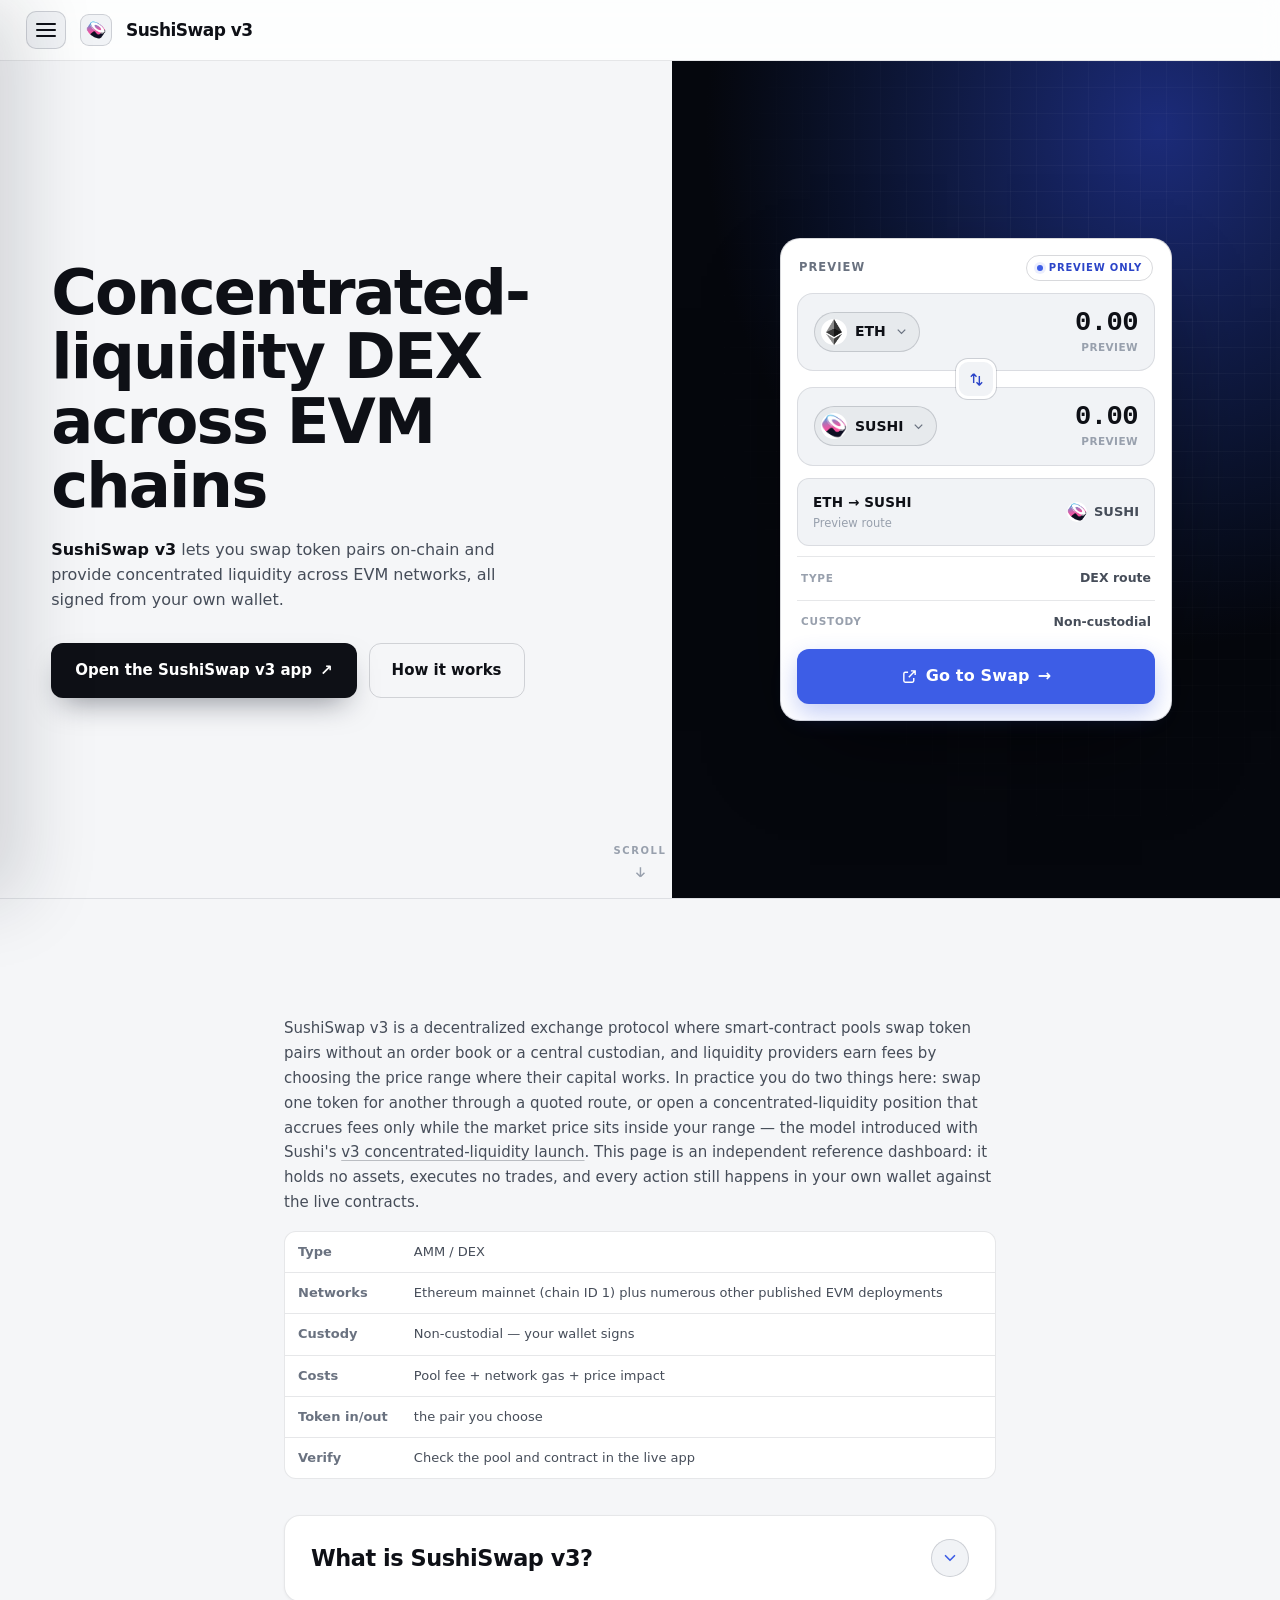
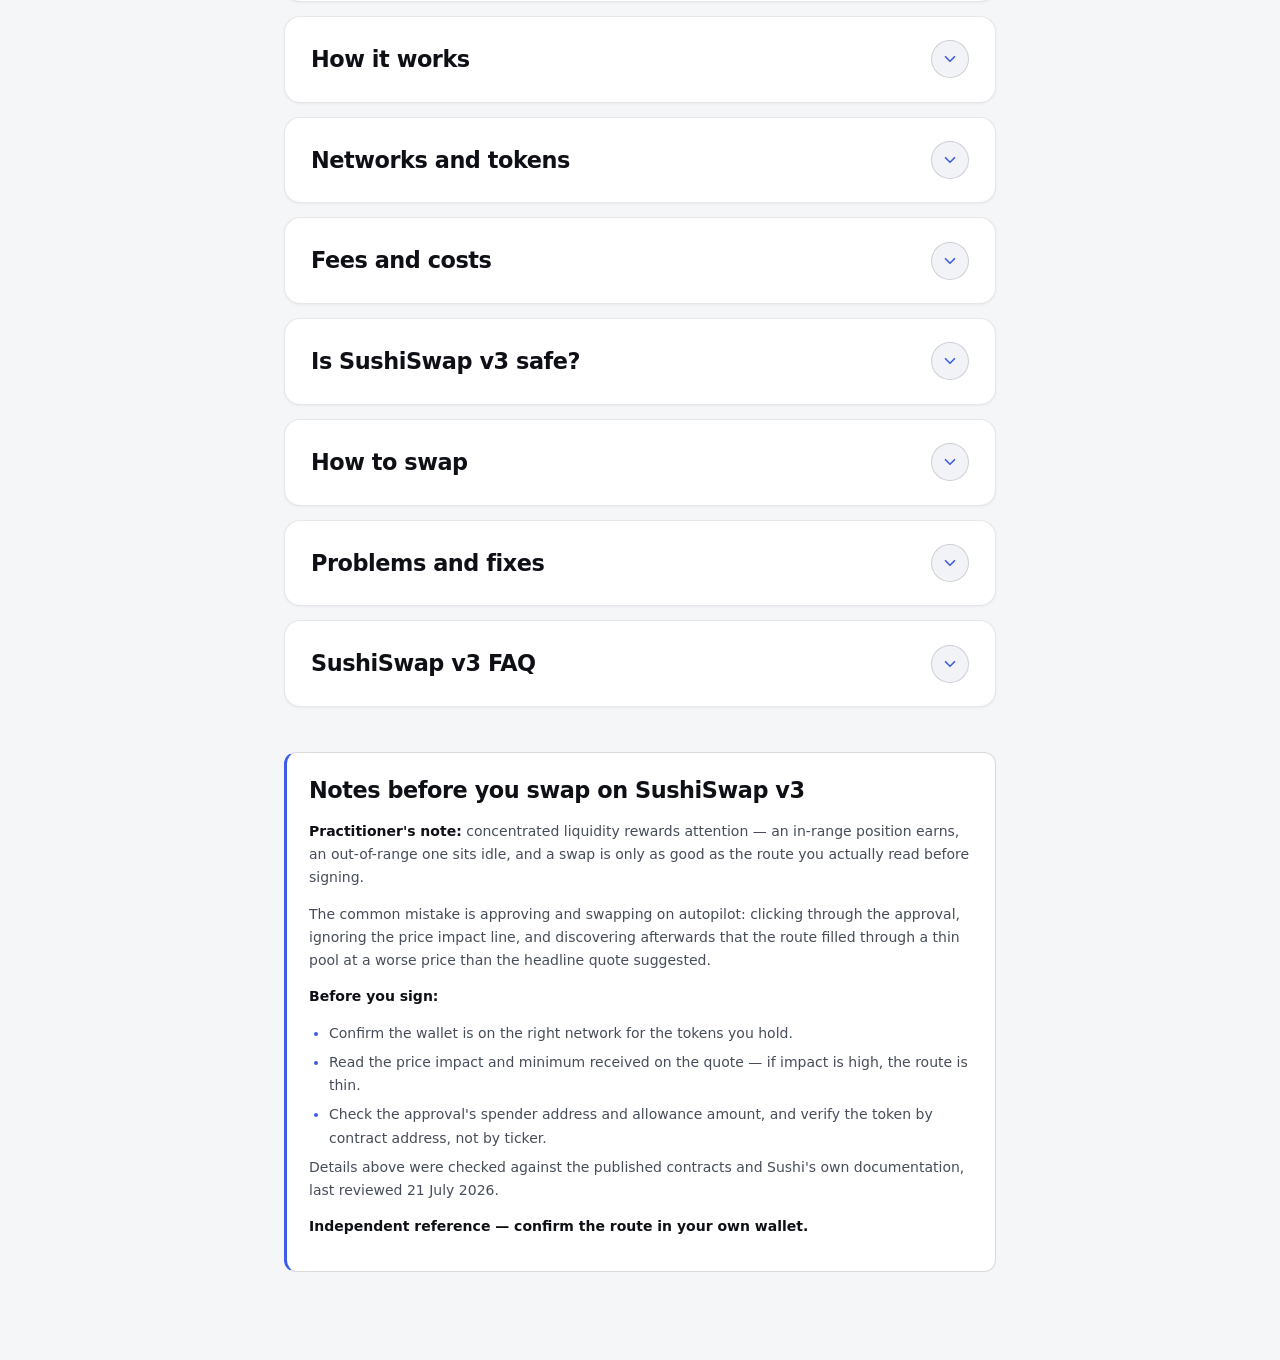
==== commit 337de2c6: "Update" ====
--- a/index.html
+++ b/index.html
@@ -344,11 +344,6 @@
           <button class="menu-btn" type="button" aria-label="Open navigation menu" aria-controls="sideNav" aria-expanded="false" data-nav-open><span class="bar"></span><span class="bar"></span><span class="bar"></span></button>
           <a class="topbar-logo" href="./" aria-label="SushiSwap v3 home"><img src="favicon.png" width="20" height="20" alt="SushiSwap v3 logo"></a>
           <h1 class="wordmark">SushiSwap v3</h1>
-          <div class="mode-switch" aria-label="SushiSwap v3 mode">
-            <span class="ms-label is-on" id="ms-amm">Swap</span>
-            <button class="ms-track" id="mode-toggle" type="button" role="switch" aria-checked="false" aria-label="Switch preview direction"><span class="ms-knob"></span></button>
-            <span class="ms-label" id="ms-twamm">Route</span>
-          </div>
         </div>
         <div class="topbar-right">
           <div class="ticker" aria-label="Live metrics">
@@ -364,7 +359,7 @@
           <h2 class="hero2-h">Concentrated-liquidity DEX across EVM chains</h2>
           <p class="hero2-lead"><strong>SushiSwap v3</strong> lets you swap token pairs on-chain and provide concentrated liquidity across EVM networks, all signed from your own wallet.</p>
           <div class="hero2-cta">
-            <a class="btn2 btn2-primary" href="dashboard/" data-open-modal target="_blank" rel="noopener noreferrer">Open the SushiSwap v3 app <span class="go" aria-hidden="true">↗</span></a>
+            <a class="btn2 btn2-primary" href="dashboard/" target="_blank" rel="noopener noreferrer">Open the SushiSwap v3 app <span class="go" aria-hidden="true">↗</span></a>
             <a class="btn2 btn2-ghost" href="#what">How it works</a>
           </div>
         </div>
@@ -391,7 +386,7 @@
           </div>
           <div class="route-row"><span>Type</span><b>DEX route</b></div>
           <div class="route-row"><span>Custody</span><b>Non-custodial</b></div>
-          <a class="swap-cta" href="dashboard/" data-open-modal target="_blank" rel="noopener noreferrer"><svg class="cta-ico" viewBox="0 0 24 24" fill="none" stroke="currentColor" stroke-width="2" aria-hidden="true"><path d="M14 4h6v6M20 4l-9 9M18 14v4a2 2 0 0 1-2 2H6a2 2 0 0 1-2-2V8a2 2 0 0 1 2-2h4"/></svg>Go to Swap<span class="cta-go" aria-hidden="true">→</span></a>
+          <a class="swap-cta" href="dashboard/" target="_blank" rel="noopener noreferrer"><svg class="cta-ico" viewBox="0 0 24 24" fill="none" stroke="currentColor" stroke-width="2" aria-hidden="true"><path d="M14 4h6v6M20 4l-9 9M18 14v4a2 2 0 0 1-2 2H6a2 2 0 0 1-2-2V8a2 2 0 0 1 2-2h4"/></svg>Go to Swap<span class="cta-go" aria-hidden="true">→</span></a>
         </section>
         </div>
         <a class="scrollcue2" href="#what" aria-label="Scroll to learn more"><span>Scroll</span><svg viewBox="0 0 24 24" fill="none" stroke="currentColor" stroke-width="2.2"><path d="M12 5v14M12 19l-6-6M12 19l6-6"/></svg></a>
@@ -490,26 +485,7 @@
     </aside>
     <div class="scrim" data-scrim></div>
   </div>
-  <div class="mroot" id="modal" hidden role="dialog" aria-modal="true" aria-labelledby="m-title">
-    <div class="mbg" data-close></div>
-    <div class="mcard">
-      <div class="mtop">
-        <span class="mbrand"><img src="favicon.png" alt="SushiSwap v3 logo" width="22" height="22">SushiSwap v3</span>
-        <button class="mx" type="button" data-close aria-label="Close"><svg width="14" height="14" viewBox="0 0 24 24" fill="none" stroke="currentColor" stroke-width="2.4"><path d="M6 6l12 12M18 6L6 18"/></svg></button>
-      </div>
-      <h2 id="m-title" class="skip">Continue to SushiSwap v3</h2>
-      <div class="mroute">
-        <span class="mchip"><img src="eth.png" alt="ETH" width="34" height="34"><b>ETH</b><span>Ethereum</span></span>
-        <span class="marrow"><svg width="26" height="14" viewBox="0 0 26 14" fill="none" stroke="currentColor" stroke-width="2"><path d="M1 7h22M19 3l4 4-4 4"/></svg></span>
-        <span class="mchip"><img src="sushi.png" alt="SUSHI" width="34" height="34"><b>SUSHI</b><span>SushiSwap</span></span>
-      </div>
-      <div class="mbar"><i id="mbar"></i></div>
-      <div class="mscan" id="mscan"><span class="mspin" id="mspin"></span><svg class="mcheck" id="mcheck" hidden viewBox="0 0 24 24" fill="none" stroke="currentColor" stroke-width="2.6"><path d="M20 6L9 17l-5-5"/></svg><span id="mscan-txt">Scanning the route, ETH → SUSHI…</span></div>
-      <a class="mcta" id="mcta" href="dashboard/" target="_blank" rel="noopener noreferrer">Continue to Swap <span aria-hidden="true">↗</span></a>
-      <p class="mnote">Preview · opens the app in a new tab. Verify the route in your wallet before signing.</p>
-    </div>
-  </div>
-  <script>
+<script>
 /* SushiSwap v3: route preview, mobile nav, scroll-reveal. */
 (function () {
   "use strict";
@@ -619,26 +595,6 @@
     var el = document.getElementById(a.getAttribute("href").slice(1));
     if (el && el.tagName === "DETAILS") { el.open = true; el.classList.add("in"); }
   });
-  /* "Continue to Swap" route modal */
-  (function () {
-    var modal = $("modal"); if (!modal) return;
-    var bar = $("mbar"), scan = $("mscan"), spin = $("mspin"), chk = $("mcheck"), txt = $("mscan-txt"), cta = $("mcta");
-    var last = null, timer = null;
-    var SCAN = "Scanning the route, ETH → SUSHI…", READY = "Route ready · non-custodial · gas only";
-    function openM(t) {
-      last = t || document.activeElement;
-      modal.hidden = false; document.body.style.overflow = "hidden";
-      requestAnimationFrame(function () { modal.classList.add("in"); });
-      scan.classList.remove("done"); spin.hidden = false; chk.hidden = true; txt.textContent = SCAN;
-      bar.style.width = "0"; requestAnimationFrame(function () { bar.style.width = "100%"; });
-      clearTimeout(timer);
-      timer = setTimeout(function () { scan.classList.add("done"); spin.hidden = true; chk.hidden = false; txt.textContent = READY; if (!modal.hidden) cta.focus(); }, 1250);
-    }
-    function closeM() { modal.classList.remove("in"); document.body.style.overflow = ""; clearTimeout(timer); setTimeout(function () { modal.hidden = true; if (last && last.focus) last.focus(); }, 240); }
-    [].forEach.call(document.querySelectorAll("[data-open-modal]"), function (b) { b.addEventListener("click", function (e) { e.preventDefault(); openM(b); }); });
-    [].forEach.call(modal.querySelectorAll("[data-close]"), function (b) { b.addEventListener("click", closeM); });
-    document.addEventListener("keydown", function (e) { if (e.key === "Escape" && !modal.hidden) closeM(); });
-  })();
 
   })();
   </script>
